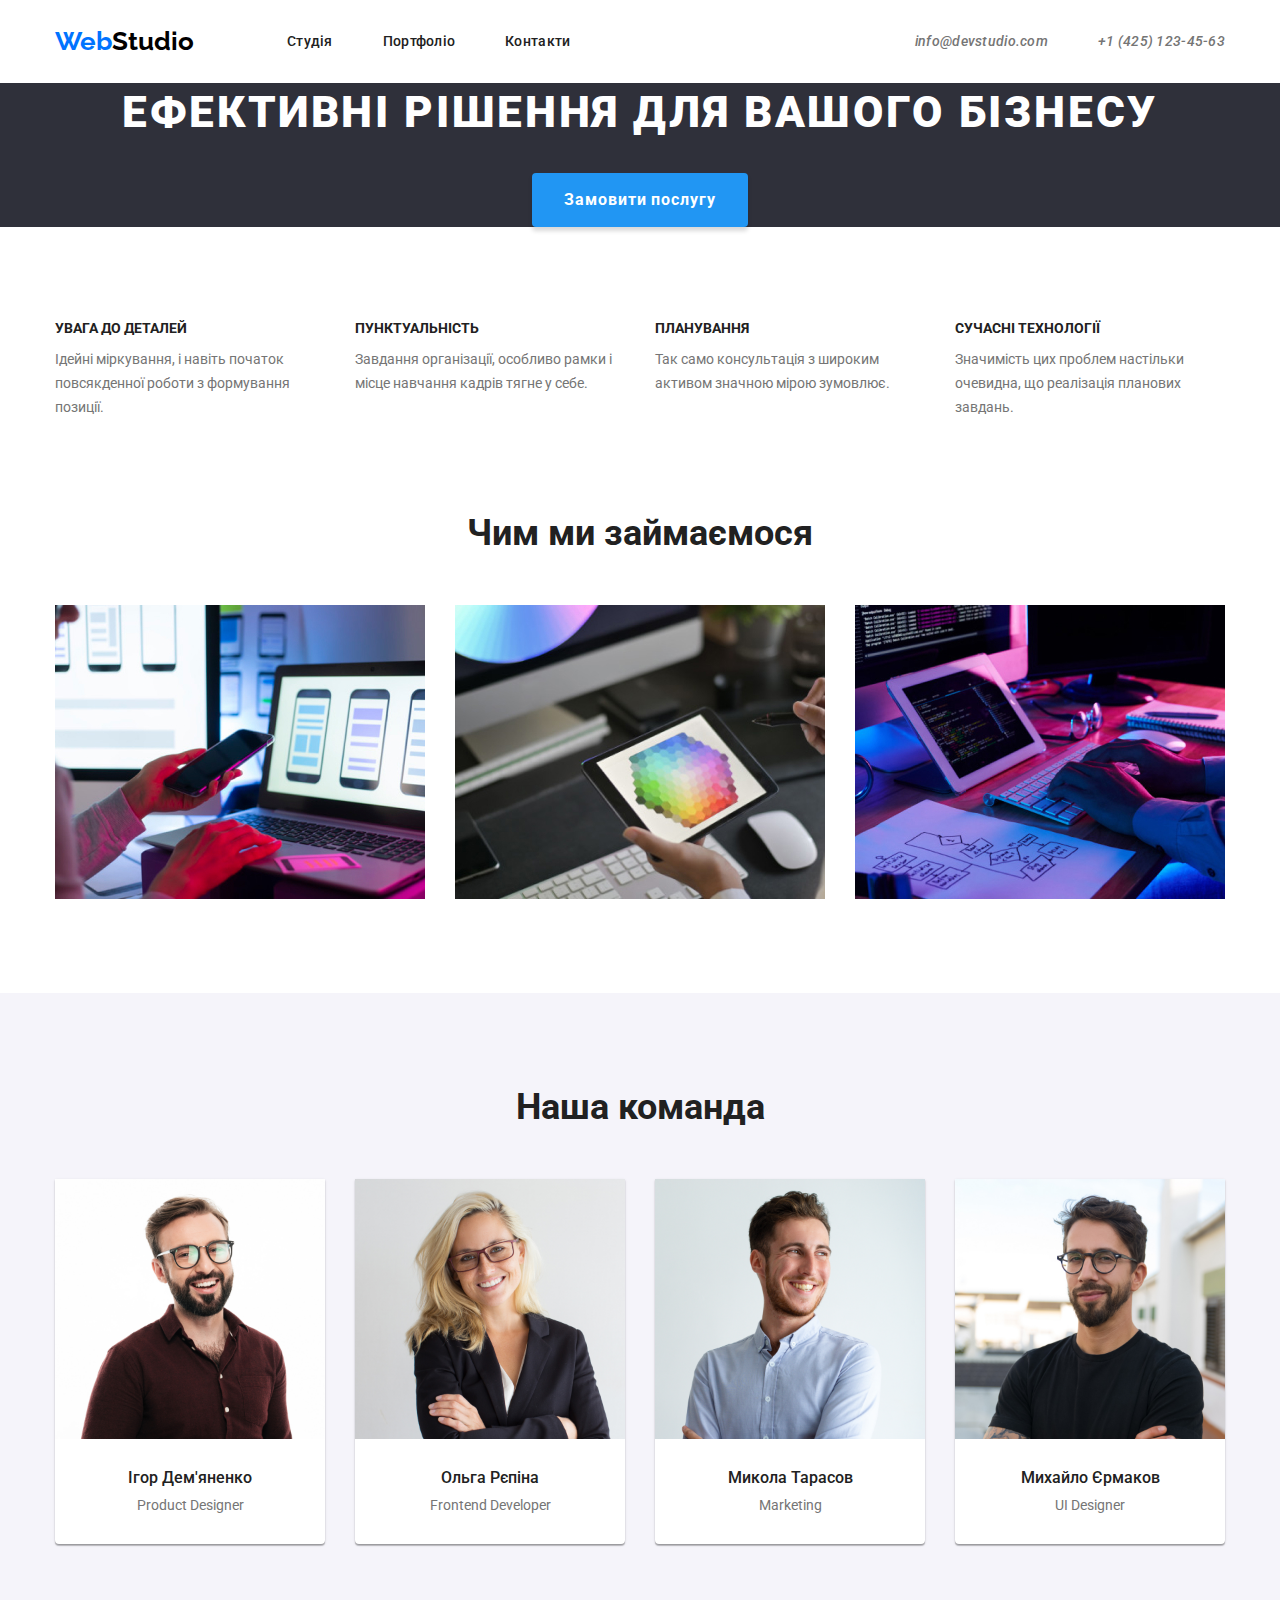
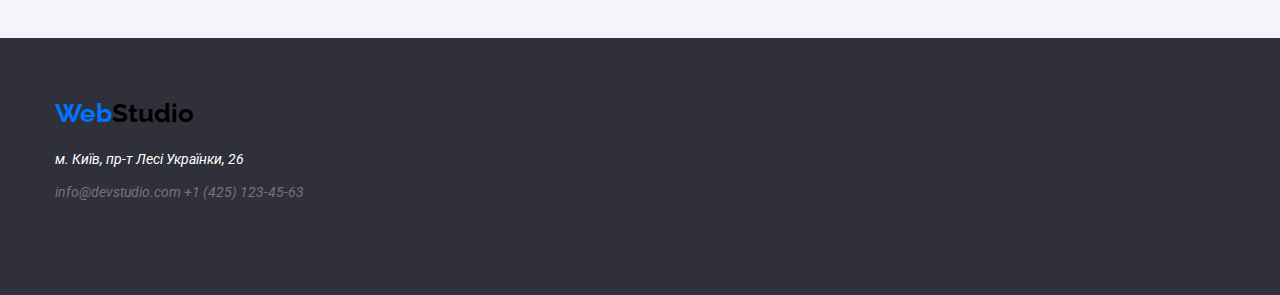
==== index.html @ 35550207 "Add files via upload" ====
<!DOCTYPE html>
<html lang="uk">

<head>
	<meta charset="UTF-8">
	<meta http-equiv="X-UA-Compatible" content="IE=edge">
	<meta name="viewport" content="width=device-width, initial-scale=1.0">
	<title>Document</title>
	<!-- Шрифти -->
	<link rel="preconnect" href="https://fonts.googleapis.com">
	<link rel="preconnect" href="https://fonts.gstatic.com" crossorigin>
	<link href="https://fonts.googleapis.com/css2?family=Raleway:wght@700&family=Roboto:wght@400;500;700;900&display=swap"
		rel="stylesheet">
	<!-- Стилі -->
	<link rel="stylesheet" href="./css/normalise.css">
	<link href="https://cdn.jsdelivr.net/npm/modern-normalize@2.0.0/modern-normalize.min.css" rel="stylesheet">
	<link rel="stylesheet" href="./css/styles.css">
</head>

<body>
	<div class="wrapper">
		<header class="header">
			<div class="container">
				<a href="" class="logo" title="Логотип"><span class="accent">Web</span>Studio</a>
				<nav class="header-menu">
					<ul class="header-list">
						<li class="header-item">
							<a href="" class="header-link" rel="noreferrer noopener">Студія</a>
						</li>
						<li class="header-item">
							<a href="./portfolio.html" class="header-link" rel="noreferrer noopener">Портфоліо</a>
						</li>
						<li class="header-item">
							<a href="" class="header-link" rel="noreferrer noopener">Контакти</a>
						</li>
					</ul>
				</nav>
				<address class="header-address">
					<a href="mailto:info@devstudio.com">info@devstudio.com</a>
					<a href="tel:+14251234563">+1 (425) 123-45-63</a>
				</address>
			</div>
		</header>
		<main class="page">
			<section class="hero">
				<div class="container">
					<h1 class="hero-title">Ефективні рішення для вашого бізнесу</h1>
					<a class="hero-btn" href="" target="_blank" rel="noreferrer noopener">Замовити послугу</a>
				</div>
			</section>
			<section class="features">
				<div class="container">
					<h2 class="page-title">Особливості</h2>
					<ul class="features-list">
						<li class="features-item">
							<h3 class="features-item-title">УВАГА ДО ДЕТАЛЕЙ</h3>
							<p>Ідейні міркування, і навіть початок повсякденної роботи з формування позиції.</p>
						</li>
						<li class="features-item">
							<h3 class="features-item-title">ПУНКТУАЛЬНІСТЬ</h3>
							<p>Завдання організації, особливо рамки і місце навчання кадрів тягне у себе.</p>
						</li>
						<li class="features-item">
							<h3 class="features-item-title">ПЛАНУВАННЯ</h3>
							<p>Так само консультація з широким активом значною мірою зумовлює.</p>
						</li>
						<li class="features-item">
							<h3 class="features-item-title">СУЧАСНІ ТЕХНОЛОГІЇ</h3>
							<p>Значимість цих проблем настільки очевидна, що реалізація планових завдань.</p>
						</li>
					</ul>
				</div>
			</section>
			<section class="box">
				<div class="container">
					<h2 class="page-title">Чим ми займаємося</h2>
					<ul class="box-list">
						<li class="box-item">
							<img src="./image/main/box/img-1.jpg" width="370" height="294" alt="Набирає тест на пк">
						</li>
						<li class="box-item">
							<img src="./image/main/box/img-2.jpg" width="370" height="294" alt="Працює з телефону">
						</li>
						<li class="box-item">
							<img src="./image/main/box/img-3.jpg" width="370" height="294" alt="Сідбір кольору на планшеті">
						</li>
					</ul>
				</div>
			</section>
			<section class="team">
				<div class="container">
					<h2 class="page-title">Наша команда</h2>
					<ul class="team-list">
						<li class="team-item">
							<div class="team-column">
								<img src="./image/main/team/img-01.jpg" width="270" height="260" alt="Ігор Дем'яненко">
								<h3 class="team-item-title">Ігор Дем'яненко</h3>
								<p>Product Designer</p>
							</div>
						</li>
						<li class="team-item">
							<div class="team-column">
								<img src="./image/main/team/img-02.jpg" width="270" height="260" alt="Ольга Рєпіна">
								<h3 class="team-item-title">Ольга Рєпіна</h3>
								<p>Frontend Developer</p>
							</div>
						</li>
						<li class="team-item">
							<div class="team-column">
								<img src="./image/main/team/img-03.jpg" width="270" height="260" alt="Микола Тарасов">
								<h3 class="team-item-title">Микола Тарасов</h3>
								<p>Marketing</p>
							</div>
						</li>
						<li class="team-item">
							<div class="team-column">
								<img src="./image/main/team/img-04.jpg" width="270" height="260" alt="Михайло Єрмаков">
								<h3 class="team-item-title">Михайло Єрмаков</h3>
								<p>UI Designer</p>
							</div>
						</li>
					</ul>
				</div>
			</section>
		</main>
		<footer class="footer">
			<div class="container">
				<a href="" class="logo" title="Логотип"><span class="accent">Web</span>Studio</a>
				<address class="footer-address">
					<p>м. Київ, пр-т Лесі Українки, 26</p>
					<a href="mailto:info@devstudio.com">info@devstudio.com</a>
					<a href="tel:+14251234563">+1 (425) 123-45-63</a>
				</address>
			</div>
		</footer>
	</div>
</body>

</html>
---- css/styles.css ----
html,body{
	height: 100%;
	width: 100%;
  font-family: 'Roboto', sans-serif;
  color: var(--most-of-color-text);
  font-size: 14px;
  background-color: var(--background-light);
}

.wrapper {
  display: flex;
  flex-direction: column;
  min-height: 100%;
}
/*Обнулення*/
h1,
h2,
h3,
h4,
h5,
h6,
ul,
p {
  padding: 0;
  margin: 0;
  font-size: inherit;
}

input,
button,
textarea {
  font-family: inherit;
}

input::-ms-clear {
  display: none;
}
button {
  cursor: pointer;
}
button::-moz-focus-inner {
  padding: 0;
  border: 0;
}
a,
a:visited {
  text-decoration: none;
}
a:hover {
  text-decoration: none;
}
ul li {
  list-style: none;
}
img {
  vertical-align: top;
}

/*--------------------*/

button {
  border: none;
}
/* --------------------------- */
ul {
  list-style-type: none;
}

/* Скритий елемент сторінки */
.features .page-title,
.category-title {
  position: absolute;
  width: 1px;
  height: 1px;
  margin: -1px;
  border: 0;
  padding: 0;
  white-space: nowrap;
  overflow: hidden;
}

a {
  text-decoration: none;
}
/* ----------Ширина-контенту---------------------- */
.container {
  margin: 0 auto;
  max-width: 1200px;
  padding: 0 15px;
}

/* ---------Колір лого------------- */
:root {
  --brend-color: #0073ff;
  --most-of-color-text: #757575;
  /* ---------колір-тексту-світлий--- */
  --header-color-light: #ffffff;
  --title-light: #ffffff;
  --logo-light: #ffffff;

  /* ---------колір-тексту-темний--- */
  --header-color-dark: #212121;
  --title-dark: #212121;
  --logo-dark: #000000;

  /* ---------колір-фону-світлий--- */
  --background-light: #ffffff;
  --background-team-light: #f5f4fa;
  /* ---------колір-фону-темний--- */
  --background-dark: ;
  --background-team-dark: #2f303a;
}

/* -------------page-title------------------------- */

.page-title {
  font-size: 36px;
  line-height: calc(42 / 36 * 100%);
  color: var(--title-dark);
  text-align: center;
  margin: 0 0 50px 0;
}
/* ------------------------------------------- */
.header {
  background-color: var(--header-color-light);
}

.header > .container {
  display: flex;
  align-items: center;

  min-height: 83px;
}
.logo {
  display: inline-block;
  font-family: 'Raleway', sans-serif;
  font-weight: 700;
  font-size: 26px;
  line-height: calc(31 / 26 * 100%);
  text-decoration: none;
  color: var(--logo-dark);
}
.logo > .accent {
  color: var(--brend-color);
}
.header-menu {
  margin-left: 93px;
  margin-top: 10px;
  margin-bottom: 10px;
}
.header-list {
  display: flex;
  flex-wrap: wrap;
  gap: 50px;
  row-gap: 20px;
}
.header-item {
}
.header-link {
  padding: 10px 0;
  font-weight: 500;
  line-height: calc(16 / 14 * 100%);
  letter-spacing: 0.02em;
  color: var(--header-color-dark);
}

.header-link:hover,
.header-link:focus {
  color: var(--brend-color);
}
.header-address {
  padding: 0 0 0 20px;
  display: flex;
  flex-wrap: wrap;
  column-gap: 50px;
  row-gap: 25px;
  margin-left: auto;
  margin-top: 10px;
  margin-bottom: 10px;
}

.header-address a {
  font-weight: 500;
  line-height: calc(16 / 14 * 100%);
  letter-spacing: 0.02em;
  color: inherit;
}
.header-address a:hover,
.header-address a:focus {
  color: var(--brend-color);
}
/* ---------------------------- */
.page {
  flex-grow: 1;
}

/* ------------hero---------------- */
.hero {
  background-color: #2f303a;
  text-align: center;
}
.hero-title {
  font-weight: 900;
  font-size: 44px;
  line-height: calc(60 / 44 * 100%);
  text-align: center;
  letter-spacing: 0.06em;
  text-transform: uppercase;
  color: var(--title-light);
  margin: 0 0 30px 0;
}
.hero-btn {
  display: inline-block;
  font-weight: 700;
  font-size: 16px;
  line-height: calc(30 / 14 * 100%);
  text-align: center;
  letter-spacing: 0.06em;
  color: #ffffff;
  padding: 10px 32px;
  min-height: 50px;
  min-width: 216px;
  background-color: #2196f3;
  box-shadow: 0px 4px 4px rgba(0, 0, 0, 0.15);
  border-radius: 4px;
}
.hero-btn:hover {
  background-color: #188ce8;
}

/* ---------------------------- */
.features {
  padding: 94px 0;
}
.features-list {
  display: flex;
  margin: 0 -15px;
  flex-wrap: wrap;
  row-gap: 50px;
}
.features-item {
  padding: 0 15px;
  flex: 0 1 25%;
}
.features-item-title {
  font-weight: 700;
  line-height: calc(16 / 14 * 100%);
  text-transform: uppercase;
  color: var(--title-dark);
  margin-bottom: 10px;
}
.features-item > p {
  font-weight: 400;
  line-height: 24px;
}

/* -------------box--------------- */
.box {
  padding: 0 0 94px 0;
}
.box-list {
  display: flex;
  margin: 0 -15px;
  flex-wrap: wrap;
  justify-content: center;
  row-gap: 30px;
}
.box-item {
  padding: 0 15px;
}
/* ------------team---------------- */
.team {
  background-color: var(--background-team-light);
  padding: 94px 0;
}
.team-list {
  display: flex;
  margin: 0 -15px;
  flex-wrap: wrap;
  justify-content: center;
  row-gap: 30px;
}
.team-item {
  padding: 0 15px;
}

.team-column {
  background-color: var(--background-light);
  border-radius: 0px 0px 4px 4px;
  box-shadow: 0px 2px 1px 0px rgba(0, 0, 0, 0.2),
    0px 1px 1px 0px rgba(0, 0, 0, 0.14), 0px 1px 3px 0px rgba(0, 0, 0, 0.12);
  padding: 0 0 30px;
    text-align: center;
}
.team-item-title {
  font-weight: 500;
  font-size: 16px;
  line-height: calc(19 / 16 * 100%);
  color: var(--title-dark);
  margin: 30px 0 10px 0;

}
.team-item > p {
  font-weight: 400;
  font-size: 16px;
  line-height: calc(19 / 16 * 100%);
}

/* --------------------Portfolio--------------------------------------------- */
.category {
  padding: 94px 0;
}
.category-title {
}
.category-btn {
  margin: 0 0 50px 0;
}
.btn-list {
  display: flex;
  justify-content: center;
  gap: 8px;
  row-gap: 8px;
  flex-wrap: wrap;
}
.btn-item {
}
.btn {
  display: inline-block;
  font-weight: 500;
  font-size: 16px;
  line-height: calc(26 / 16 * 100%);
  letter-spacing: 0.03em;
  color: #212121;
  background-color: #f5f4fa;
  border-radius: 4px;
  padding: 6px 22px;
  min-width: 73px;
}

.btn:active,
.btn:focus {
  color: #ffffff;
  background-color: #2196f3;
  box-shadow: 0px 3px 1px rgba(0, 0, 0, 0.1), 0px 1px 2px rgba(0, 0, 0, 0.08),
    0px 2px 2px rgba(0, 0, 0, 0.12);
}
/* ----------------------- */
.category-columns {
  display: flex;
  margin: 0 -15px;
  row-gap: 30px;
  flex-wrap: wrap;
  justify-content: center;
}
.category-column {
}
.column {
  padding: 0 15px;
  flex: 0 1 33.33333333%;
  min-width: 370px;
  display: flex;
}

.column-link {
  display: block;
  border: 1px solid #EEE;
  background-color: var(--background-light);
}
.column-image {
  max-width: 100%;
}
.column-text {
  padding: 20px 24px;
}
.column-title {
  font-weight: 700;
  font-size: 18px;
  line-height: calc(36 / 18 * 100%);
  letter-spacing: 0.06em;
  color: var(--header-color-dark);
}
.column-subtitle {
  font-size: 16px;
  line-height: calc(30 / 16 * 100%);
  color: var(--most-of-color-text);
}

/* ---------------------------- */
.footer {
  background-color: #2f303a;
  padding: 60px 0 90px 0;
}
.footer .logo {
  margin: 0 0 20px 0;
}

.footer-address > p {
  font-weight: 400;
  line-height: calc(24 / 14 * 100%);
  color: #ffffff;
  margin: 0 0 9px 0;
}
.footer-address > a {
  font-weight: 400;
  color: inherit;
  line-height: calc(24 / 14 * 100%);
}

.test-list {
  background-color: lightsalmon;
  max-width: 1200px;
  height: 700px;
  align-items: center;
  margin: 20px;
  outline: 5px solid rgb(177, 93, 72);
  padding: 80px 0;
  display: flex;
  flex-wrap: wrap;
}

.test-link {
  background-color: lightseagreen;
  width: 150px;
  height: 150px;
  outline: 2px solid lightblue;
  display: flex;
  align-items: center;
  justify-content: center;
  font-size: 36px;
  color: chartreuse;
}
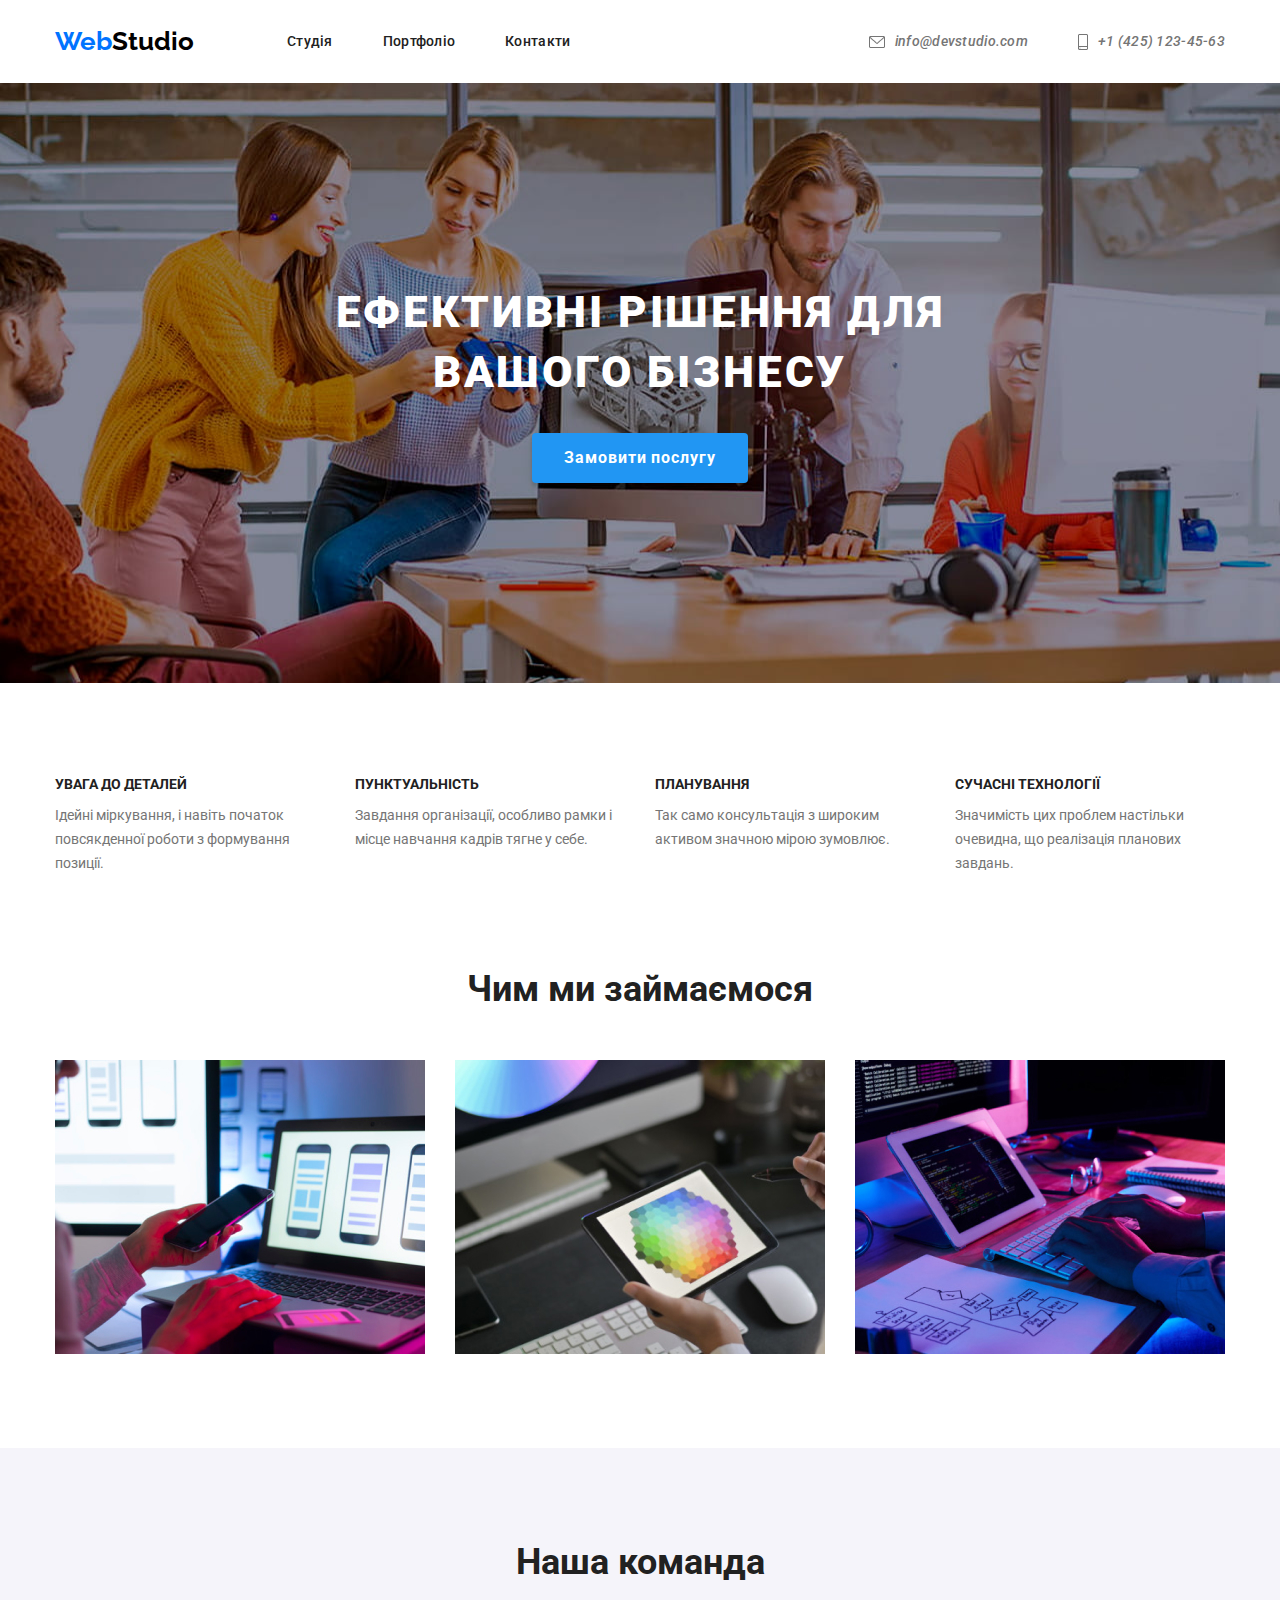
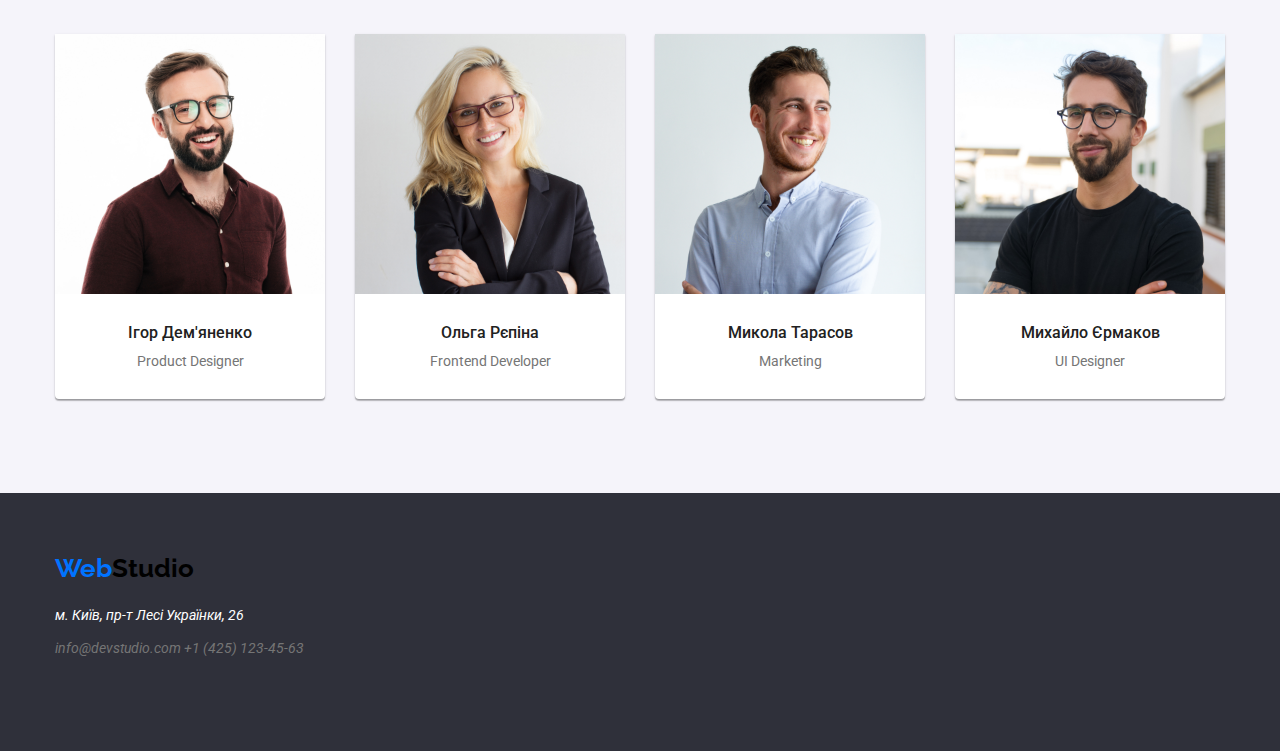
==== commit 297070af: "Добавив фонове зображення на hero і декоративні елементи на header в тег address" ====
--- a/index.html
+++ b/index.html
@@ -5,7 +5,7 @@
 	<meta charset="UTF-8">
 	<meta http-equiv="X-UA-Compatible" content="IE=edge">
 	<meta name="viewport" content="width=device-width, initial-scale=1.0">
-	<title>Document</title>
+	<title>goIT-home-work-04</title>
 	<!-- Шрифти -->
 	<link rel="preconnect" href="https://fonts.googleapis.com">
 	<link rel="preconnect" href="https://fonts.gstatic.com" crossorigin>
--- a/css/styles.css
+++ b/css/styles.css
@@ -184,11 +184,29 @@
   line-height: calc(16 / 14 * 100%);
   letter-spacing: 0.02em;
   color: inherit;
+  display: flex;
+  align-items: center;
 }
 .header-address a:hover,
 .header-address a:focus {
   color: var(--brend-color);
 }
+
+.header-address a::before {
+  content: "";
+  display: inline-block;
+  margin-right: 10px;
+}
+.header-address a:nth-child(1)::before {
+  background-image: url(../image/icon/header/envelope.png);
+  width: 16px;
+  height: 12px;
+} 
+.header-address a:nth-child(2)::before {
+  background-image: url(../image/icon/header/smartphone.png);
+  width: 10px;
+  height: 16px;
+} 
 /* ---------------------------- */
 .page {
   flex-grow: 1;
@@ -198,28 +216,40 @@
 .hero {
   background-color: #2f303a;
   text-align: center;
+  display: block;
+  background-image: url(../image/hero/hero.jpg);
+  background-size: cover;
+  background-position: top;
+  background-repeat: no-repeat;
+}
+
+.hero .container {
+  padding: 200px 0;
+  display: flex;
+  flex-direction: column;
+  align-items: center;
 }
 .hero-title {
   font-weight: 900;
   font-size: 44px;
   line-height: calc(60 / 44 * 100%);
-  text-align: center;
   letter-spacing: 0.06em;
   text-transform: uppercase;
   color: var(--title-light);
   margin: 0 0 30px 0;
+  max-width: 696px;
 }
 .hero-btn {
-  display: inline-block;
+  display: flex;
+  min-height: 50px;
+  padding: 0 32px;
+  align-items: center;
+  justify-content: center;
   font-weight: 700;
   font-size: 16px;
   line-height: calc(30 / 14 * 100%);
-  text-align: center;
   letter-spacing: 0.06em;
   color: #ffffff;
-  padding: 10px 32px;
-  min-height: 50px;
-  min-width: 216px;
   background-color: #2196f3;
   box-shadow: 0px 4px 4px rgba(0, 0, 0, 0.15);
   border-radius: 4px;
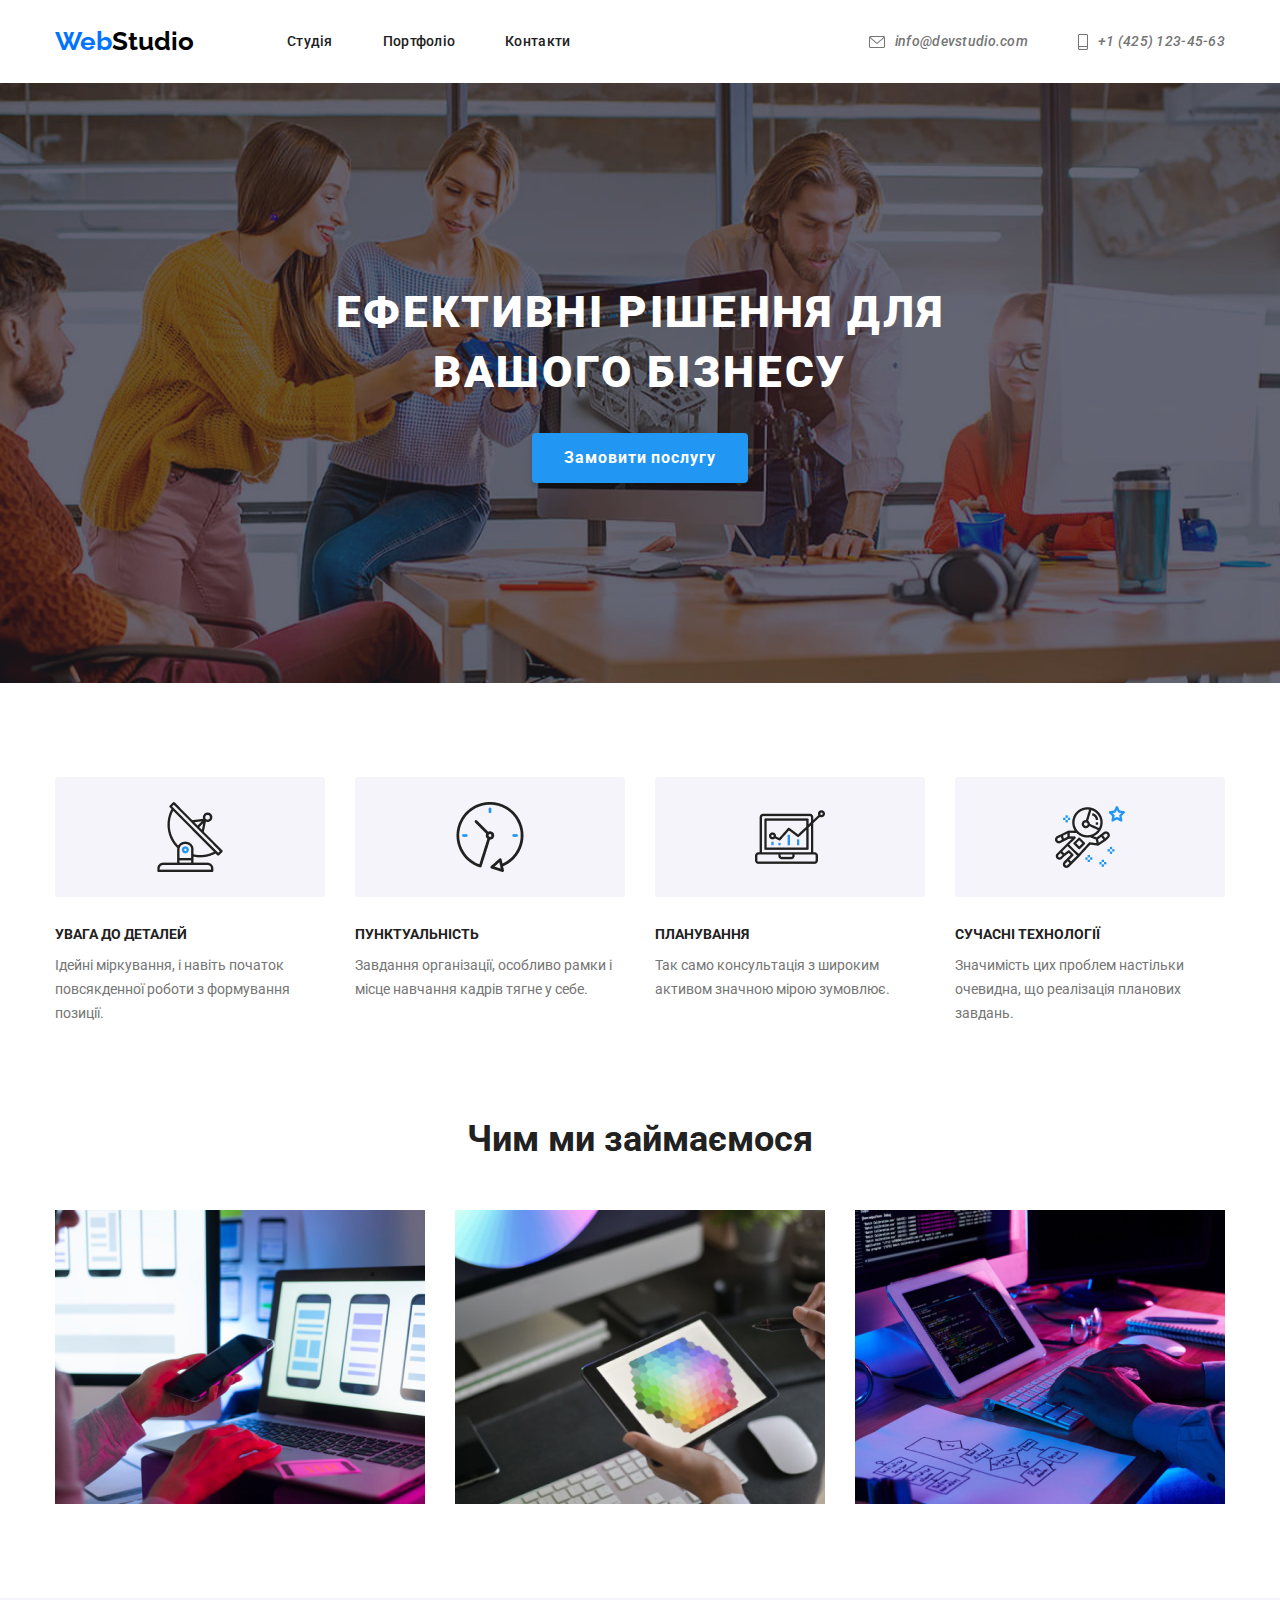
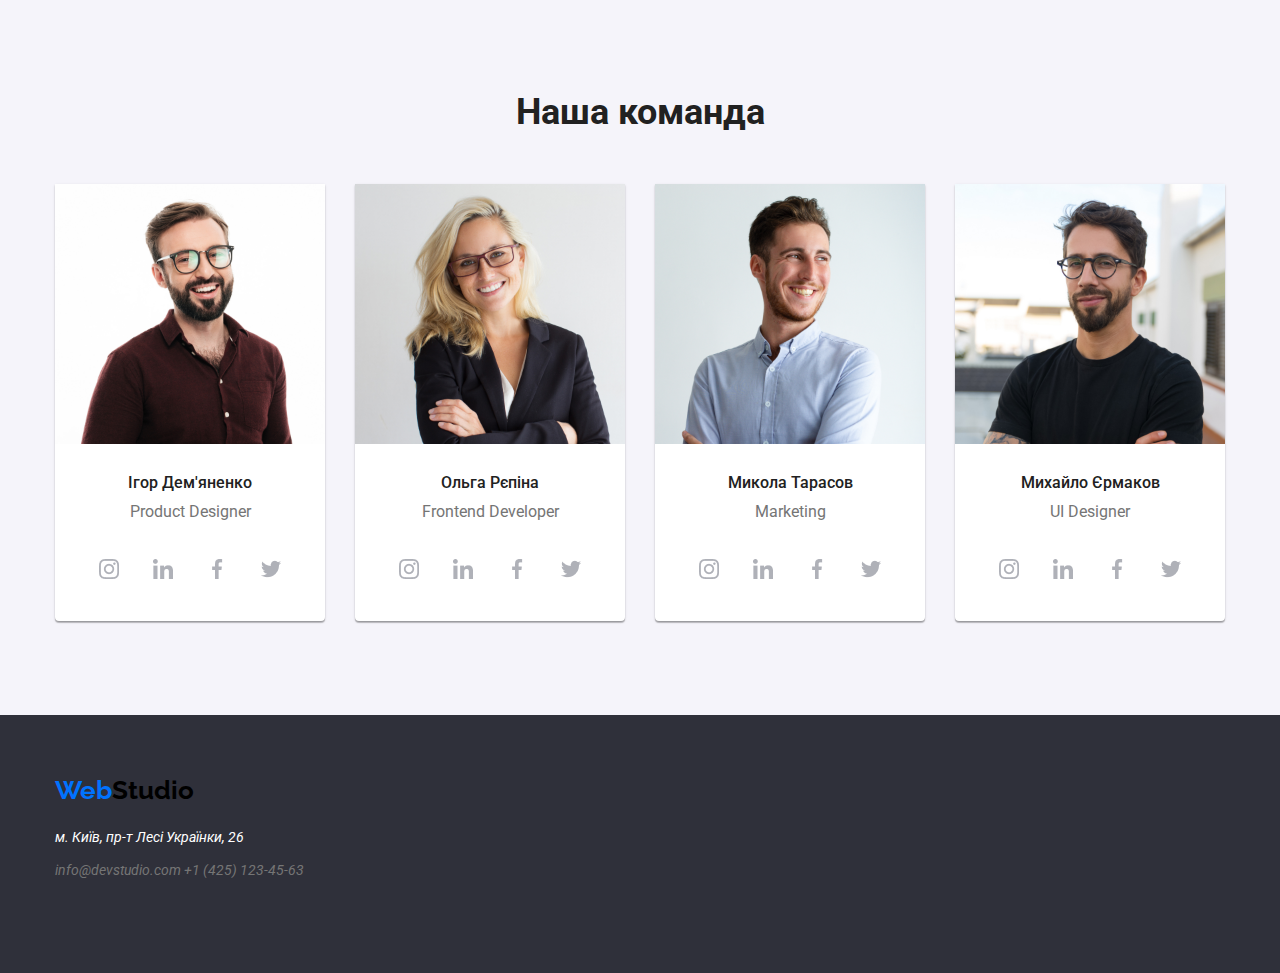
==== commit 2b80ba2d: "Добавив фонові елементи в section team" ====
--- a/index.html
+++ b/index.html
@@ -93,30 +93,58 @@
 					<ul class="team-list">
 						<li class="team-item">
 							<div class="team-column">
-								<img src="./image/main/team/img-01.jpg" width="270" height="260" alt="Ігор Дем'яненко">
-								<h3 class="team-item-title">Ігор Дем'яненко</h3>
+								<img class="team-image" src="./image/main/team/img-01.jpg" width="270" height="260"
+									alt="Ігор Дем'яненко">
+								<h3 class="team-title">Ігор Дем'яненко</h3>
 								<p>Product Designer</p>
+								<ul class="team-list-social social-list">
+									<li class="social-item"><a class="social-link" href=""></a></li>
+									<li class="social-item"><a class="social-link" href=""></a></li>
+									<li class="social-item"><a class="social-link" href=""></a></li>
+									<li class="social-item"><a class="social-link" href=""></a></li>
+								</ul>
 							</div>
 						</li>
 						<li class="team-item">
 							<div class="team-column">
-								<img src="./image/main/team/img-02.jpg" width="270" height="260" alt="Ольга Рєпіна">
-								<h3 class="team-item-title">Ольга Рєпіна</h3>
+								<img class="team-image" src="./image/main/team/img-02.jpg" width="270" height="260"
+									alt="Ольга Рєпіна">
+								<h3 class="team-title">Ольга Рєпіна</h3>
 								<p>Frontend Developer</p>
+								<ul class="team-list-social social-list">
+									<li class="social-item"><a class="social-link" href=""></a></li>
+									<li class="social-item"><a class="social-link" href=""></a></li>
+									<li class="social-item"><a class="social-link" href=""></a></li>
+									<li class="social-item"><a class="social-link" href=""></a></li>
+								</ul>
 							</div>
 						</li>
 						<li class="team-item">
 							<div class="team-column">
-								<img src="./image/main/team/img-03.jpg" width="270" height="260" alt="Микола Тарасов">
-								<h3 class="team-item-title">Микола Тарасов</h3>
+								<img class="team-image" src="./image/main/team/img-03.jpg" width="270" height="260"
+									alt="Микола Тарасов">
+								<h3 class="team-title">Микола Тарасов</h3>
 								<p>Marketing</p>
+								<ul class="team-list-social social-list">
+									<li class="social-item"><a class="social-link" href=""></a></li>
+									<li class="social-item"><a class="social-link" href=""></a></li>
+									<li class="social-item"><a class="social-link" href=""></a></li>
+									<li class="social-item"><a class="social-link" href=""></a></li>
+								</ul>
 							</div>
 						</li>
 						<li class="team-item">
 							<div class="team-column">
-								<img src="./image/main/team/img-04.jpg" width="270" height="260" alt="Михайло Єрмаков">
-								<h3 class="team-item-title">Михайло Єрмаков</h3>
+								<img class="team-image" src="./image/main/team/img-04.jpg" width="270" height="260"
+									alt="Михайло Єрмаков">
+								<h3 class="team-title">Михайло Єрмаков</h3>
 								<p>UI Designer</p>
+								<ul class="team-list-social social-list">
+									<li class="social-item"><a class="social-link" href=""></a></li>
+									<li class="social-item"><a class="social-link" href=""></a></li>
+									<li class="social-item"><a class="social-link" href=""></a></li>
+									<li class="social-item"><a class="social-link" href=""></a></li>
+								</ul>
 							</div>
 						</li>
 					</ul>
--- a/css/styles.css
+++ b/css/styles.css
@@ -1,6 +1,7 @@
-html,body{
-	height: 100%;
-	width: 100%;
+html,
+body {
+  height: 100%;
+  width: 100%;
   font-family: 'Roboto', sans-serif;
   color: var(--most-of-color-text);
   font-size: 14px;
@@ -193,7 +194,7 @@
 }
 
 .header-address a::before {
-  content: "";
+  content: '';
   display: inline-block;
   margin-right: 10px;
 }
@@ -201,12 +202,12 @@
   background-image: url(../image/icon/header/envelope.png);
   width: 16px;
   height: 12px;
-} 
+}
 .header-address a:nth-child(2)::before {
   background-image: url(../image/icon/header/smartphone.png);
   width: 10px;
   height: 16px;
-} 
+}
 /* ---------------------------- */
 .page {
   flex-grow: 1;
@@ -217,7 +218,8 @@
   background-color: #2f303a;
   text-align: center;
   display: block;
-  background-image: url(../image/hero/hero.jpg);
+  background-image: url(../image/hero/Img\ Overlay.png),
+    url(../image/hero/Img.jpg);
   background-size: cover;
   background-position: top;
   background-repeat: no-repeat;
@@ -268,10 +270,35 @@
   flex-wrap: wrap;
   row-gap: 50px;
 }
+
 .features-item {
   padding: 0 15px;
   flex: 0 1 25%;
 }
+.features-item::before {
+  content: '';
+  display: block;
+  border-radius: 4px;
+  background-color: #f5f4fa;
+  background-repeat: no-repeat;
+  background-position: 50%;
+  background-size: 70px 70px;
+  height: 120px;
+  margin-bottom: 30px;
+}
+.features-item:nth-child(1)::before {
+  background-image: url(../image/main/features/antenna\ 1.png);
+}
+.features-item:nth-child(2)::before {
+  background-image: url(../image/main/features/clock\ 1.png);
+}
+.features-item:nth-child(3)::before {
+  background-image: url(../image/main/features/diagram\ 1.png);
+}
+.features-item:nth-child(4)::before {
+  background-image: url(../image/main/features/astronaut\ 1.png);
+}
+
 .features-item-title {
   font-weight: 700;
   line-height: calc(16 / 14 * 100%);
@@ -313,28 +340,78 @@
 .team-item {
   padding: 0 15px;
 }
-
 .team-column {
   background-color: var(--background-light);
   border-radius: 0px 0px 4px 4px;
   box-shadow: 0px 2px 1px 0px rgba(0, 0, 0, 0.2),
     0px 1px 1px 0px rgba(0, 0, 0, 0.14), 0px 1px 3px 0px rgba(0, 0, 0, 0.12);
   padding: 0 0 30px;
-    text-align: center;
-}
-.team-item-title {
+  text-align: center;
+}
+.team-image {
+  display: block;
+  height: 260px;
+  background-color: #757575;
+}
+.team-title {
   font-weight: 500;
   font-size: 16px;
   line-height: calc(19 / 16 * 100%);
   color: var(--title-dark);
   margin: 30px 0 10px 0;
-
-}
-.team-item > p {
+}
+
+.team-column > p {
   font-weight: 400;
   font-size: 16px;
   line-height: calc(19 / 16 * 100%);
 }
+.team-column > p:not(:last-child) {
+  margin-bottom: 25px;
+}
+
+
+.team-list-social {
+}
+.social-list {
+  display: flex;
+  gap: 10px;
+  justify-content: center;
+  align-items: center;
+}
+.social-item {
+  width: 44px;
+  height: 44px;
+  border-radius: 50%;
+  background-repeat: no-repeat;
+  background-position: center;
+}
+.social-item:hover,
+.social-item:focus {
+  background-color: #2196F3;
+}
+.social-link {
+  display: block;
+  width: 100%;
+  height: 100%;
+  border-radius: 50%;
+
+}
+.social-item:nth-child(1) {
+  background-image: url(../image/main/team/icon-team/instagram\ 2.png);
+}
+.social-item:nth-child(2) {
+  background-image: url(../image/main/team//icon-team/linkedin\ 1.png);
+}
+.social-item:nth-child(3) {
+  background-image: url(../image/main/team/icon-team/facebook\ 1.png);
+}
+.social-item:nth-child(4) {
+  background-image: url(../image/main/team/icon-team/twitter\ 1.png);
+}
+
+
+
 
 /* --------------------Portfolio--------------------------------------------- */
 .category {
@@ -393,7 +470,7 @@
 
 .column-link {
   display: block;
-  border: 1px solid #EEE;
+  border: 1px solid #eee;
   background-color: var(--background-light);
 }
 .column-image {
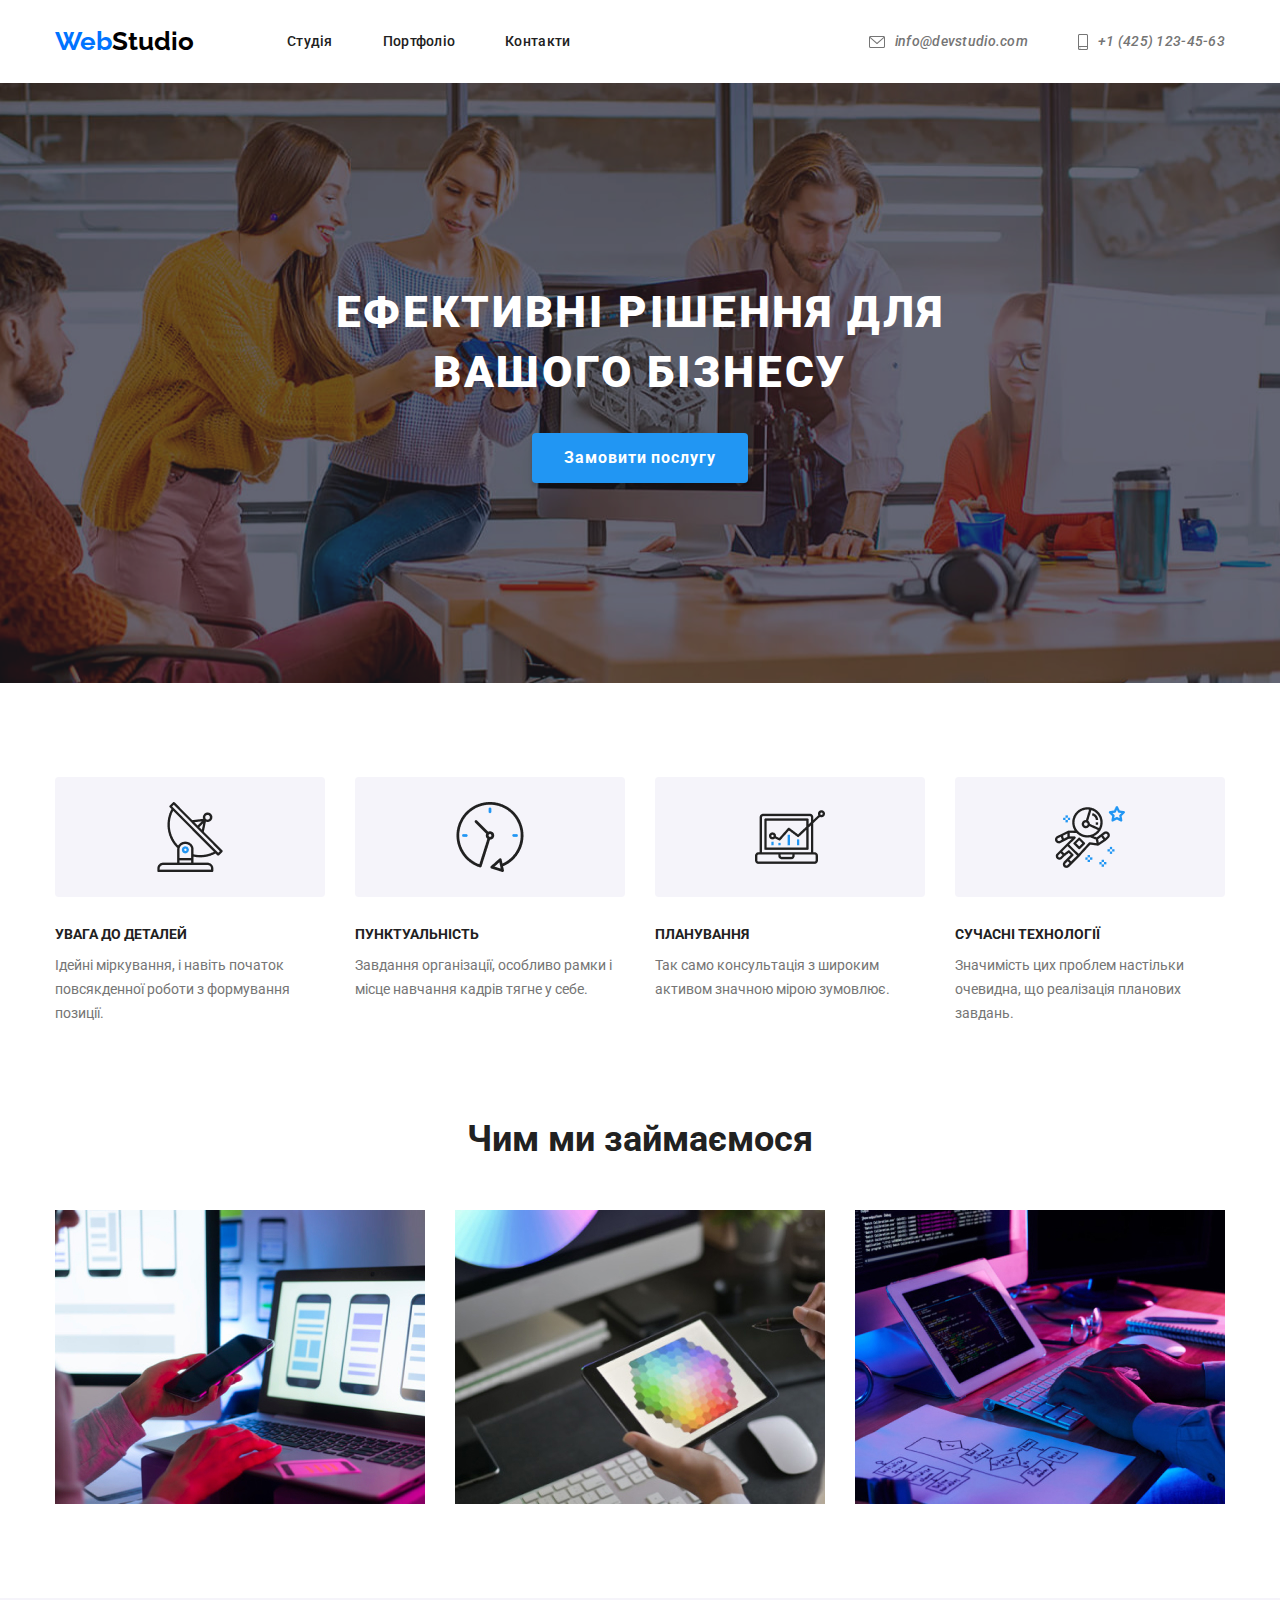
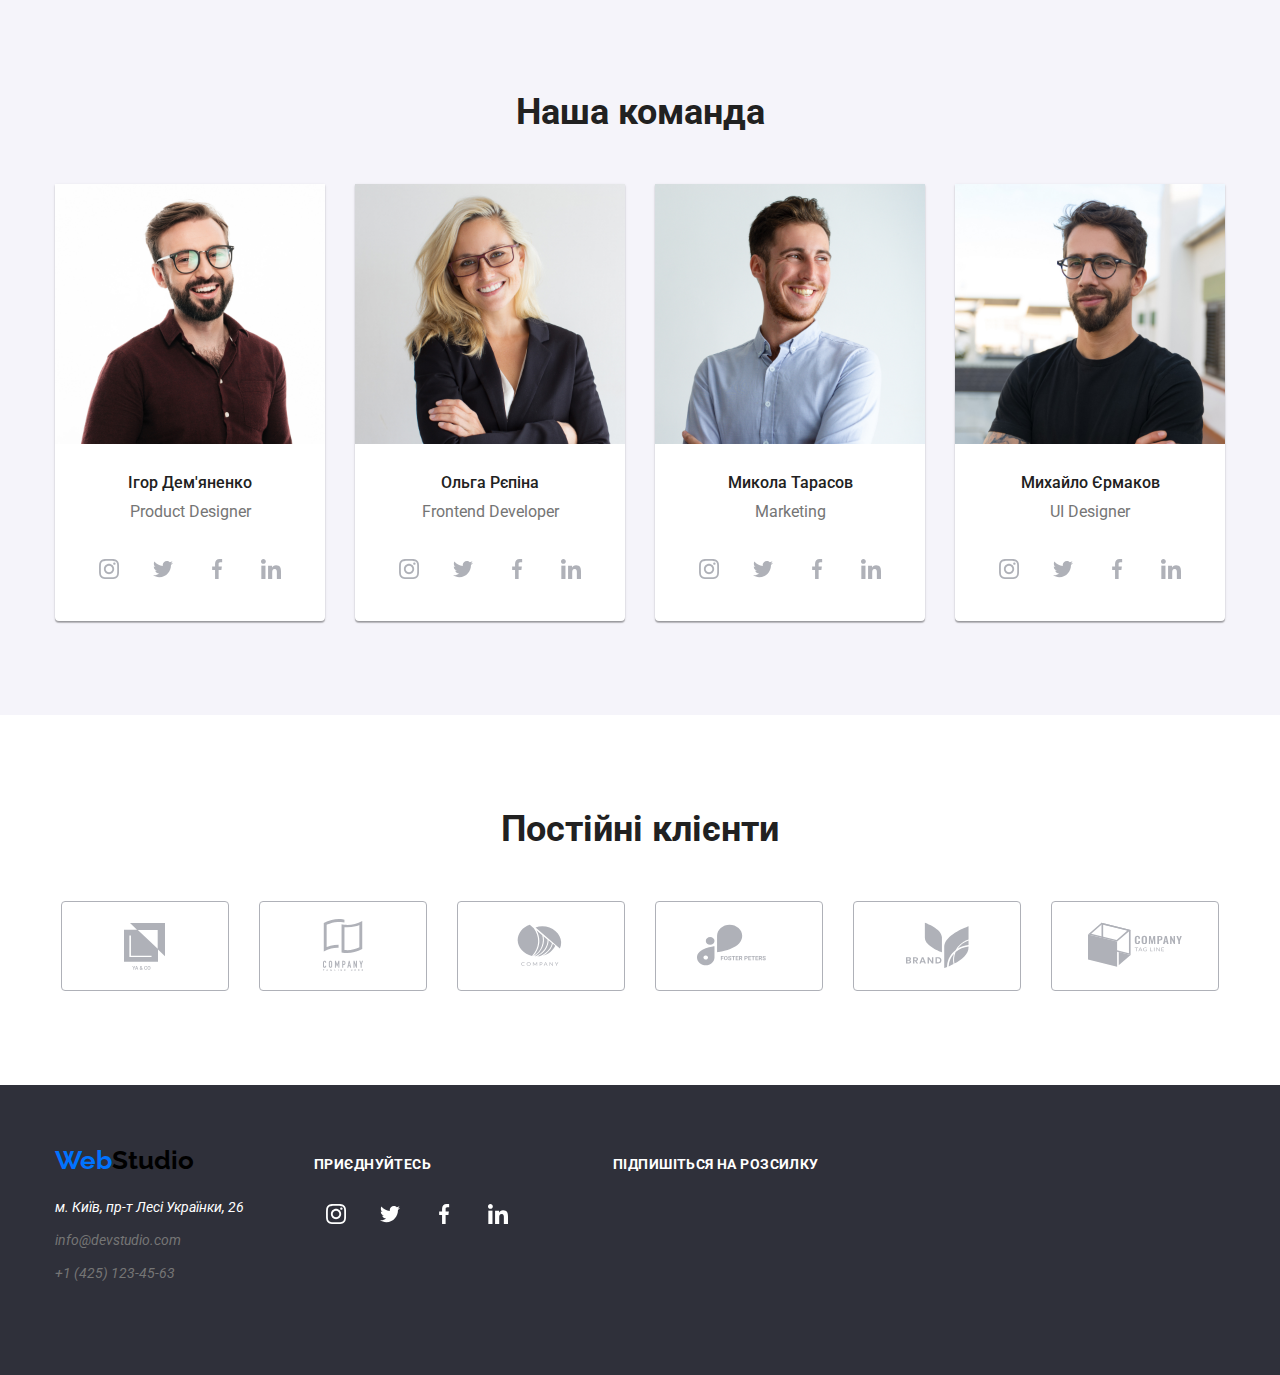
==== commit 0565292d: "Добавив інлайн svg(тест іконок)" ====
--- a/index.html
+++ b/index.html
@@ -21,7 +21,7 @@
 	<div class="wrapper">
 		<header class="header">
 			<div class="container">
-				<a href="" class="logo" title="Логотип"><span class="accent">Web</span>Studio</a>
+				<a href="" class="logo" title="Логотип" rel="noreferrer noopener"><span class="accent">Web</span>Studio</a>
 				<nav class="header-menu">
 					<ul class="header-list">
 						<li class="header-item">
@@ -36,8 +36,24 @@
 					</ul>
 				</nav>
 				<address class="header-address">
-					<a href="mailto:info@devstudio.com">info@devstudio.com</a>
-					<a href="tel:+14251234563">+1 (425) 123-45-63</a>
+					<a class="address-link" href="mailto:info@devstudio.com" rel="noreferrer noopener">
+						<svg class="address-svg" xmlns="http://www.w3.org/2000/svg" width="16" height="12" viewBox="0 0 16 12"
+							fill="none">
+							<path
+								d="M14.5 0H1.50001C0.672854 0 0 0.672853 0 1.50001V10.5C0 11.3271 0.672854 12 1.50001 12H14.5C15.3271 12 16 11.3271 16 10.5V1.50001C16 0.672853 15.3271 0 14.5 0ZM14.5 0.999994C14.5679 0.999994 14.6325 1.01409 14.6916 1.0387L8 6.83838L1.30833 1.0387C1.36742 1.01412 1.43204 0.999994 1.49998 0.999994H14.5ZM14.5 11H1.50001C1.22414 11 0.999996 10.7759 0.999996 10.5V2.09521L7.67236 7.87792C7.76661 7.95944 7.8833 7.99999 8 7.99999C8.1167 7.99999 8.23339 7.95948 8.32764 7.87792L15 2.09521V10.5C15 10.7759 14.7759 11 14.5 11Z" />
+						</svg>
+						info@devstudio.com
+					</a>
+					<a class="address-link" href="tel:+14251234563" rel="noreferrer noopener">
+						<svg class="address-svg" xmlns="http://www.w3.org/2000/svg" width="10" height="16" viewBox="0 0 10 16"
+							fill="none">
+							<path
+								d="M8.5 0H1.5C0.672848 0 0 0.672848 0 1.5V14.5C0 15.3272 0.672848 16 1.5 16H8.5C9.32715 16 10 15.3272 10 14.5V1.5C10 0.672848 9.32715 0 8.5 0ZM1.5 1H8.5C8.77588 1 9 1.22412 9 1.5V12H1V1.5C1 1.22412 1.22412 1 1.5 1ZM8.5 15H1.5C1.22412 15 1 14.7759 1 14.5V13H9V14.5C9 14.7759 8.77588 15 8.5 15Z" />
+							<path
+								d="M2.35355 13.7389C2.54882 13.9213 2.54882 14.2169 2.35355 14.3992C2.15828 14.5816 1.84172 14.5816 1.64645 14.3992C1.45118 14.2169 1.45118 13.9213 1.64645 13.7389C1.84172 13.5566 2.15828 13.5566 2.35355 13.7389Z" />
+						</svg>
+						+1 (425) 123-45-63
+					</a>
 				</address>
 			</div>
 		</header>
@@ -98,24 +114,157 @@
 								<h3 class="team-title">Ігор Дем'яненко</h3>
 								<p>Product Designer</p>
 								<ul class="team-list-social social-list">
-									<li class="social-item"><a class="social-link" href=""></a></li>
-									<li class="social-item"><a class="social-link" href=""></a></li>
-									<li class="social-item"><a class="social-link" href=""></a></li>
-									<li class="social-item"><a class="social-link" href=""></a></li>
+									<li class="social-item">
+										<a class="social-link" href="" rel="noreferrer noopener">
+											<svg class="social-svg" xmlns="http://www.w3.org/2000/svg" width="20" height="20"
+												viewBox="0 0 20 20" fill="none">
+												<g clip-path="url(#clip0_1_664)">
+													<path
+														d="M19.9804 5.88005C19.9336 4.81738 19.7617 4.0868 19.5156 3.45374C19.2616 2.78176 18.8709 2.18014 18.359 1.68002C17.8589 1.1721 17.2533 0.777435 16.5891 0.527447C15.9524 0.281274 15.2256 0.109427 14.163 0.0625732C13.0924 0.0117516 12.7525 0 10.0371 0C7.32173 0 6.98185 0.0117516 5.91521 0.0586052C4.85253 0.105459 4.12195 0.277459 3.48904 0.523479C2.81692 0.777435 2.2153 1.16814 1.71517 1.68002C1.20726 2.18014 0.812743 2.78573 0.562603 3.44992C0.31643 4.0868 0.144583 4.81341 0.0977294 5.87609C0.0469078 6.9467 0.0351562 7.28658 0.0351562 10.002C0.0351562 12.7173 0.0469078 13.0572 0.0937614 14.1239C0.140615 15.1865 0.312615 15.9171 0.558787 16.5502C0.812743 17.2221 1.20726 17.8238 1.71517 18.3239C2.2153 18.8318 2.82088 19.2265 3.48508 19.4765C4.12195 19.7226 4.84856 19.8945 5.91139 19.9413C6.97788 19.9883 7.31791 19.9999 10.0333 19.9999C12.7487 19.9999 13.0885 19.9883 14.1552 19.9413C15.2179 19.8945 15.9484 19.7226 16.5813 19.4765C17.9254 18.9568 18.9881 17.8941 19.5078 16.5502C19.7538 15.9133 19.9258 15.1865 19.9727 14.1239C20.0195 13.0572 20.0313 12.7173 20.0313 10.002C20.0313 7.28658 20.0273 6.9467 19.9804 5.88005ZM18.1794 14.0457C18.1364 15.0225 17.9723 15.5499 17.8356 15.9015C17.4995 16.7728 16.808 17.4643 15.9367 17.8004C15.5851 17.9372 15.0538 18.1012 14.0809 18.1441C13.026 18.1911 12.7096 18.2027 10.0411 18.2027C7.37255 18.2027 7.05221 18.1911 6.00113 18.1441C5.02438 18.1012 4.49693 17.9372 4.1453 17.8004C3.71171 17.6402 3.31704 17.3862 2.9967 17.0541C2.6646 16.7298 2.41065 16.3391 2.2504 15.9055C2.11365 15.5539 1.94959 15.0225 1.90671 14.0497C1.8597 12.9948 1.8481 12.6783 1.8481 10.0097C1.8481 7.34122 1.8597 7.02087 1.90671 5.96995C1.94959 4.99319 2.11365 4.46575 2.2504 4.11412C2.41065 3.68038 2.6646 3.28586 3.00067 2.96536C3.32483 2.63327 3.71553 2.37931 4.14927 2.21921C4.5009 2.08247 5.03231 1.9184 6.0051 1.87537C7.05999 1.82851 7.37652 1.81676 10.0449 1.81676C12.7174 1.81676 13.0337 1.82851 14.0848 1.87537C15.0616 1.9184 15.589 2.08247 15.9407 2.21921C16.3742 2.37931 16.7689 2.63327 17.0893 2.96536C17.4213 3.28967 17.6753 3.68038 17.8356 4.11412C17.9723 4.46575 18.1364 4.99701 18.1794 5.96995C18.2263 7.02484 18.238 7.34122 18.238 10.0097C18.238 12.6783 18.2263 12.9908 18.1794 14.0457Z" />
+													<path
+														d="M10.0371 4.8642C7.20074 4.8642 4.89941 7.16537 4.89941 10.0019C4.89941 12.8385 7.20074 15.1396 10.0371 15.1396C12.8737 15.1396 15.1749 12.8385 15.1749 10.0019C15.1749 7.16537 12.8737 4.8642 10.0371 4.8642ZM10.0371 13.3346C8.19702 13.3346 6.70442 11.8422 6.70442 10.0019C6.70442 8.16165 8.19702 6.66921 10.0371 6.66921C11.8774 6.66921 13.3698 8.16165 13.3698 10.0019C13.3698 11.8422 11.8774 13.3346 10.0371 13.3346Z" />
+													<path
+														d="M16.5775 4.6611C16.5775 5.32346 16.0404 5.86052 15.3779 5.86052C14.7155 5.86052 14.1785 5.32346 14.1785 4.6611C14.1785 3.99858 14.7155 3.46167 15.3779 3.46167C16.0404 3.46167 16.5775 3.99858 16.5775 4.6611Z" />
+												</g>
+												<defs>
+													<clipPath id="clip0_1_664">
+														<rect width="20" height="20" />
+													</clipPath>
+												</defs>
+											</svg>
+										</a>
+									</li>
+									<li class="social-item">
+										<a class="social-link" href="" rel="noreferrer noopener">
+											<svg class="social-svg" xmlns="http://www.w3.org/2000/svg" width="20" height="20"
+												viewBox="0 0 20 20" fill="none">
+												<g clip-path="url(#clip0_1_658)">
+													<path
+														d="M20 3.79875C19.2563 4.125 18.4637 4.34125 17.6375 4.44625C18.4875 3.93875 19.1363 3.14125 19.4412 2.18C18.6488 2.6525 17.7738 2.98625 16.8412 3.1725C16.0887 2.37125 15.0162 1.875 13.8462 1.875C11.5763 1.875 9.74875 3.7175 9.74875 5.97625C9.74875 6.30125 9.77625 6.61375 9.84375 6.91125C6.435 6.745 3.41875 5.11125 1.3925 2.6225C1.03875 3.23625 0.83125 3.93875 0.83125 4.695C0.83125 6.115 1.5625 7.37375 2.6525 8.1025C1.99375 8.09 1.3475 7.89875 0.8 7.5975C0.8 7.61 0.8 7.62625 0.8 7.6425C0.8 9.635 2.22125 11.29 4.085 11.6712C3.75125 11.7625 3.3875 11.8062 3.01 11.8062C2.7475 11.8062 2.4825 11.7913 2.23375 11.7362C2.765 13.36 4.2725 14.5538 6.065 14.5925C4.67 15.6838 2.89875 16.3412 0.98125 16.3412C0.645 16.3412 0.3225 16.3263 0 16.285C1.81625 17.4563 3.96875 18.125 6.29 18.125C13.835 18.125 17.96 11.875 17.96 6.4575C17.96 6.27625 17.9538 6.10125 17.945 5.9275C18.7588 5.35 19.4425 4.62875 20 3.79875Z" />
+												</g>
+												<defs>
+													<clipPath id="clip0_1_658">
+														<rect width="20" height="20" fill="white" />
+													</clipPath>
+												</defs>
+											</svg>
+										</a>
+									</li>
+									<li class="social-item">
+										<a class="social-link" href="" rel="noreferrer noopener">
+											<svg class="social-svg" xmlns="http://www.w3.org/2000/svg" width="20" height="20"
+												viewBox="0 0 20 20" fill="none">
+												<g clip-path="url(#clip0_1_738)">
+													<path
+														d="M13.3308 3.32083H15.1567V0.140833C14.8417 0.0975 13.7583 0 12.4967 0C9.86416 0 8.06082 1.65583 8.06082 4.69917V7.5H5.15582V11.055H8.06082V20H11.6225V11.0558H14.41L14.8525 7.50083H11.6217V5.05167C11.6225 4.02417 11.8992 3.32083 13.3308 3.32083Z" />
+												</g>
+												<defs>
+													<clipPath id="clip0_1_738">
+														<rect width="20" height="20" fill="white" />
+													</clipPath>
+												</defs>
+											</svg>
+										</a>
+									</li>
+									<li class="social-item">
+										<a class="social-link" href="" rel="noreferrer noopener">
+											<svg class="social-svg" xmlns="http://www.w3.org/2000/svg" width="20" height="20"
+												viewBox="0 0 20 20" fill="none">
+												<g clip-path="url(#clip0_1_732)">
+													<path
+														d="M19.995 20V19.9992H20V12.6642C20 9.07587 19.2275 6.31171 15.0325 6.31171C13.0158 6.31171 11.6625 7.41837 11.11 8.46754H11.0517V6.64671H7.07416V19.9992H11.2158V13.3875C11.2158 11.6467 11.5458 9.96337 13.7017 9.96337C15.8258 9.96337 15.8575 11.95 15.8575 13.4992V20H19.995Z" />
+													<path d="M0.329987 6.64746H4.47665V20H0.329987V6.64746Z" />
+													<path
+														d="M2.40167 0C1.07583 0 0 1.07583 0 2.40167C0 3.7275 1.07583 4.82583 2.40167 4.82583C3.7275 4.82583 4.80333 3.7275 4.80333 2.40167C4.8025 1.07583 3.72667 0 2.40167 0V0Z" />
+												</g>
+												<defs>
+													<clipPath id="clip0_1_732">
+														<rect width="20" height="20" fill="white" />
+													</clipPath>
+												</defs>
+											</svg>
+										</a>
+									</li>
 								</ul>
 							</div>
 						</li>
 						<li class="team-item">
 							<div class="team-column">
-								<img class="team-image" src="./image/main/team/img-02.jpg" width="270" height="260"
-									alt="Ольга Рєпіна">
+								<img class="team-image" src="./image/main/team/img-02.jpg" width="270" height="260" alt="Ольга Рєпіна">
 								<h3 class="team-title">Ольга Рєпіна</h3>
 								<p>Frontend Developer</p>
 								<ul class="team-list-social social-list">
-									<li class="social-item"><a class="social-link" href=""></a></li>
-									<li class="social-item"><a class="social-link" href=""></a></li>
-									<li class="social-item"><a class="social-link" href=""></a></li>
-									<li class="social-item"><a class="social-link" href=""></a></li>
+									<li class="social-item">
+										<a class="social-link" href="" rel="noreferrer noopener">
+											<svg class="social-svg" xmlns="http://www.w3.org/2000/svg" width="20" height="20"
+												viewBox="0 0 20 20" fill="none">
+												<g clip-path="url(#clip0_1_664)">
+													<path
+														d="M19.9804 5.88005C19.9336 4.81738 19.7617 4.0868 19.5156 3.45374C19.2616 2.78176 18.8709 2.18014 18.359 1.68002C17.8589 1.1721 17.2533 0.777435 16.5891 0.527447C15.9524 0.281274 15.2256 0.109427 14.163 0.0625732C13.0924 0.0117516 12.7525 0 10.0371 0C7.32173 0 6.98185 0.0117516 5.91521 0.0586052C4.85253 0.105459 4.12195 0.277459 3.48904 0.523479C2.81692 0.777435 2.2153 1.16814 1.71517 1.68002C1.20726 2.18014 0.812743 2.78573 0.562603 3.44992C0.31643 4.0868 0.144583 4.81341 0.0977294 5.87609C0.0469078 6.9467 0.0351562 7.28658 0.0351562 10.002C0.0351562 12.7173 0.0469078 13.0572 0.0937614 14.1239C0.140615 15.1865 0.312615 15.9171 0.558787 16.5502C0.812743 17.2221 1.20726 17.8238 1.71517 18.3239C2.2153 18.8318 2.82088 19.2265 3.48508 19.4765C4.12195 19.7226 4.84856 19.8945 5.91139 19.9413C6.97788 19.9883 7.31791 19.9999 10.0333 19.9999C12.7487 19.9999 13.0885 19.9883 14.1552 19.9413C15.2179 19.8945 15.9484 19.7226 16.5813 19.4765C17.9254 18.9568 18.9881 17.8941 19.5078 16.5502C19.7538 15.9133 19.9258 15.1865 19.9727 14.1239C20.0195 13.0572 20.0313 12.7173 20.0313 10.002C20.0313 7.28658 20.0273 6.9467 19.9804 5.88005ZM18.1794 14.0457C18.1364 15.0225 17.9723 15.5499 17.8356 15.9015C17.4995 16.7728 16.808 17.4643 15.9367 17.8004C15.5851 17.9372 15.0538 18.1012 14.0809 18.1441C13.026 18.1911 12.7096 18.2027 10.0411 18.2027C7.37255 18.2027 7.05221 18.1911 6.00113 18.1441C5.02438 18.1012 4.49693 17.9372 4.1453 17.8004C3.71171 17.6402 3.31704 17.3862 2.9967 17.0541C2.6646 16.7298 2.41065 16.3391 2.2504 15.9055C2.11365 15.5539 1.94959 15.0225 1.90671 14.0497C1.8597 12.9948 1.8481 12.6783 1.8481 10.0097C1.8481 7.34122 1.8597 7.02087 1.90671 5.96995C1.94959 4.99319 2.11365 4.46575 2.2504 4.11412C2.41065 3.68038 2.6646 3.28586 3.00067 2.96536C3.32483 2.63327 3.71553 2.37931 4.14927 2.21921C4.5009 2.08247 5.03231 1.9184 6.0051 1.87537C7.05999 1.82851 7.37652 1.81676 10.0449 1.81676C12.7174 1.81676 13.0337 1.82851 14.0848 1.87537C15.0616 1.9184 15.589 2.08247 15.9407 2.21921C16.3742 2.37931 16.7689 2.63327 17.0893 2.96536C17.4213 3.28967 17.6753 3.68038 17.8356 4.11412C17.9723 4.46575 18.1364 4.99701 18.1794 5.96995C18.2263 7.02484 18.238 7.34122 18.238 10.0097C18.238 12.6783 18.2263 12.9908 18.1794 14.0457Z" />
+													<path
+														d="M10.0371 4.8642C7.20074 4.8642 4.89941 7.16537 4.89941 10.0019C4.89941 12.8385 7.20074 15.1396 10.0371 15.1396C12.8737 15.1396 15.1749 12.8385 15.1749 10.0019C15.1749 7.16537 12.8737 4.8642 10.0371 4.8642ZM10.0371 13.3346C8.19702 13.3346 6.70442 11.8422 6.70442 10.0019C6.70442 8.16165 8.19702 6.66921 10.0371 6.66921C11.8774 6.66921 13.3698 8.16165 13.3698 10.0019C13.3698 11.8422 11.8774 13.3346 10.0371 13.3346Z" />
+													<path
+														d="M16.5775 4.6611C16.5775 5.32346 16.0404 5.86052 15.3779 5.86052C14.7155 5.86052 14.1785 5.32346 14.1785 4.6611C14.1785 3.99858 14.7155 3.46167 15.3779 3.46167C16.0404 3.46167 16.5775 3.99858 16.5775 4.6611Z" />
+												</g>
+												<defs>
+													<clipPath id="clip0_1_664">
+														<rect width="20" height="20" />
+													</clipPath>
+												</defs>
+											</svg>
+										</a>
+									</li>
+									<li class="social-item">
+										<a class="social-link" href="" rel="noreferrer noopener">
+											<svg class="social-svg" xmlns="http://www.w3.org/2000/svg" width="20" height="20"
+												viewBox="0 0 20 20" fill="none">
+												<g clip-path="url(#clip0_1_658)">
+													<path
+														d="M20 3.79875C19.2563 4.125 18.4637 4.34125 17.6375 4.44625C18.4875 3.93875 19.1363 3.14125 19.4412 2.18C18.6488 2.6525 17.7738 2.98625 16.8412 3.1725C16.0887 2.37125 15.0162 1.875 13.8462 1.875C11.5763 1.875 9.74875 3.7175 9.74875 5.97625C9.74875 6.30125 9.77625 6.61375 9.84375 6.91125C6.435 6.745 3.41875 5.11125 1.3925 2.6225C1.03875 3.23625 0.83125 3.93875 0.83125 4.695C0.83125 6.115 1.5625 7.37375 2.6525 8.1025C1.99375 8.09 1.3475 7.89875 0.8 7.5975C0.8 7.61 0.8 7.62625 0.8 7.6425C0.8 9.635 2.22125 11.29 4.085 11.6712C3.75125 11.7625 3.3875 11.8062 3.01 11.8062C2.7475 11.8062 2.4825 11.7913 2.23375 11.7362C2.765 13.36 4.2725 14.5538 6.065 14.5925C4.67 15.6838 2.89875 16.3412 0.98125 16.3412C0.645 16.3412 0.3225 16.3263 0 16.285C1.81625 17.4563 3.96875 18.125 6.29 18.125C13.835 18.125 17.96 11.875 17.96 6.4575C17.96 6.27625 17.9538 6.10125 17.945 5.9275C18.7588 5.35 19.4425 4.62875 20 3.79875Z" />
+												</g>
+												<defs>
+													<clipPath id="clip0_1_658">
+														<rect width="20" height="20" fill="white" />
+													</clipPath>
+												</defs>
+											</svg>
+										</a>
+									</li>
+									<li class="social-item">
+										<a class="social-link" href="" rel="noreferrer noopener">
+											<svg class="social-svg" xmlns="http://www.w3.org/2000/svg" width="20" height="20"
+												viewBox="0 0 20 20" fill="none">
+												<g clip-path="url(#clip0_1_738)">
+													<path
+														d="M13.3308 3.32083H15.1567V0.140833C14.8417 0.0975 13.7583 0 12.4967 0C9.86416 0 8.06082 1.65583 8.06082 4.69917V7.5H5.15582V11.055H8.06082V20H11.6225V11.0558H14.41L14.8525 7.50083H11.6217V5.05167C11.6225 4.02417 11.8992 3.32083 13.3308 3.32083Z" />
+												</g>
+												<defs>
+													<clipPath id="clip0_1_738">
+														<rect width="20" height="20" fill="white" />
+													</clipPath>
+												</defs>
+											</svg>
+										</a>
+									</li>
+									<li class="social-item">
+										<a class="social-link" href="" rel="noreferrer noopener">
+											<svg class="social-svg" xmlns="http://www.w3.org/2000/svg" width="20" height="20"
+												viewBox="0 0 20 20" fill="none">
+												<g clip-path="url(#clip0_1_732)">
+													<path
+														d="M19.995 20V19.9992H20V12.6642C20 9.07587 19.2275 6.31171 15.0325 6.31171C13.0158 6.31171 11.6625 7.41837 11.11 8.46754H11.0517V6.64671H7.07416V19.9992H11.2158V13.3875C11.2158 11.6467 11.5458 9.96337 13.7017 9.96337C15.8258 9.96337 15.8575 11.95 15.8575 13.4992V20H19.995Z" />
+													<path d="M0.329987 6.64746H4.47665V20H0.329987V6.64746Z" />
+													<path
+														d="M2.40167 0C1.07583 0 0 1.07583 0 2.40167C0 3.7275 1.07583 4.82583 2.40167 4.82583C3.7275 4.82583 4.80333 3.7275 4.80333 2.40167C4.8025 1.07583 3.72667 0 2.40167 0V0Z" />
+												</g>
+												<defs>
+													<clipPath id="clip0_1_732">
+														<rect width="20" height="20" fill="white" />
+													</clipPath>
+												</defs>
+											</svg>
+										</a>
+									</li>
 								</ul>
 							</div>
 						</li>
@@ -126,10 +275,77 @@
 								<h3 class="team-title">Микола Тарасов</h3>
 								<p>Marketing</p>
 								<ul class="team-list-social social-list">
-									<li class="social-item"><a class="social-link" href=""></a></li>
-									<li class="social-item"><a class="social-link" href=""></a></li>
-									<li class="social-item"><a class="social-link" href=""></a></li>
-									<li class="social-item"><a class="social-link" href=""></a></li>
+									<li class="social-item">
+										<a class="social-link" href="" rel="noreferrer noopener">
+											<svg class="social-svg" xmlns="http://www.w3.org/2000/svg" width="20" height="20"
+												viewBox="0 0 20 20" fill="none">
+												<g clip-path="url(#clip0_1_664)">
+													<path
+														d="M19.9804 5.88005C19.9336 4.81738 19.7617 4.0868 19.5156 3.45374C19.2616 2.78176 18.8709 2.18014 18.359 1.68002C17.8589 1.1721 17.2533 0.777435 16.5891 0.527447C15.9524 0.281274 15.2256 0.109427 14.163 0.0625732C13.0924 0.0117516 12.7525 0 10.0371 0C7.32173 0 6.98185 0.0117516 5.91521 0.0586052C4.85253 0.105459 4.12195 0.277459 3.48904 0.523479C2.81692 0.777435 2.2153 1.16814 1.71517 1.68002C1.20726 2.18014 0.812743 2.78573 0.562603 3.44992C0.31643 4.0868 0.144583 4.81341 0.0977294 5.87609C0.0469078 6.9467 0.0351562 7.28658 0.0351562 10.002C0.0351562 12.7173 0.0469078 13.0572 0.0937614 14.1239C0.140615 15.1865 0.312615 15.9171 0.558787 16.5502C0.812743 17.2221 1.20726 17.8238 1.71517 18.3239C2.2153 18.8318 2.82088 19.2265 3.48508 19.4765C4.12195 19.7226 4.84856 19.8945 5.91139 19.9413C6.97788 19.9883 7.31791 19.9999 10.0333 19.9999C12.7487 19.9999 13.0885 19.9883 14.1552 19.9413C15.2179 19.8945 15.9484 19.7226 16.5813 19.4765C17.9254 18.9568 18.9881 17.8941 19.5078 16.5502C19.7538 15.9133 19.9258 15.1865 19.9727 14.1239C20.0195 13.0572 20.0313 12.7173 20.0313 10.002C20.0313 7.28658 20.0273 6.9467 19.9804 5.88005ZM18.1794 14.0457C18.1364 15.0225 17.9723 15.5499 17.8356 15.9015C17.4995 16.7728 16.808 17.4643 15.9367 17.8004C15.5851 17.9372 15.0538 18.1012 14.0809 18.1441C13.026 18.1911 12.7096 18.2027 10.0411 18.2027C7.37255 18.2027 7.05221 18.1911 6.00113 18.1441C5.02438 18.1012 4.49693 17.9372 4.1453 17.8004C3.71171 17.6402 3.31704 17.3862 2.9967 17.0541C2.6646 16.7298 2.41065 16.3391 2.2504 15.9055C2.11365 15.5539 1.94959 15.0225 1.90671 14.0497C1.8597 12.9948 1.8481 12.6783 1.8481 10.0097C1.8481 7.34122 1.8597 7.02087 1.90671 5.96995C1.94959 4.99319 2.11365 4.46575 2.2504 4.11412C2.41065 3.68038 2.6646 3.28586 3.00067 2.96536C3.32483 2.63327 3.71553 2.37931 4.14927 2.21921C4.5009 2.08247 5.03231 1.9184 6.0051 1.87537C7.05999 1.82851 7.37652 1.81676 10.0449 1.81676C12.7174 1.81676 13.0337 1.82851 14.0848 1.87537C15.0616 1.9184 15.589 2.08247 15.9407 2.21921C16.3742 2.37931 16.7689 2.63327 17.0893 2.96536C17.4213 3.28967 17.6753 3.68038 17.8356 4.11412C17.9723 4.46575 18.1364 4.99701 18.1794 5.96995C18.2263 7.02484 18.238 7.34122 18.238 10.0097C18.238 12.6783 18.2263 12.9908 18.1794 14.0457Z" />
+													<path
+														d="M10.0371 4.8642C7.20074 4.8642 4.89941 7.16537 4.89941 10.0019C4.89941 12.8385 7.20074 15.1396 10.0371 15.1396C12.8737 15.1396 15.1749 12.8385 15.1749 10.0019C15.1749 7.16537 12.8737 4.8642 10.0371 4.8642ZM10.0371 13.3346C8.19702 13.3346 6.70442 11.8422 6.70442 10.0019C6.70442 8.16165 8.19702 6.66921 10.0371 6.66921C11.8774 6.66921 13.3698 8.16165 13.3698 10.0019C13.3698 11.8422 11.8774 13.3346 10.0371 13.3346Z" />
+													<path
+														d="M16.5775 4.6611C16.5775 5.32346 16.0404 5.86052 15.3779 5.86052C14.7155 5.86052 14.1785 5.32346 14.1785 4.6611C14.1785 3.99858 14.7155 3.46167 15.3779 3.46167C16.0404 3.46167 16.5775 3.99858 16.5775 4.6611Z" />
+												</g>
+												<defs>
+													<clipPath id="clip0_1_664">
+														<rect width="20" height="20" />
+													</clipPath>
+												</defs>
+											</svg>
+										</a>
+									</li>
+									<li class="social-item">
+										<a class="social-link" href="" rel="noreferrer noopener">
+											<svg class="social-svg" xmlns="http://www.w3.org/2000/svg" width="20" height="20"
+												viewBox="0 0 20 20" fill="none">
+												<g clip-path="url(#clip0_1_658)">
+													<path
+														d="M20 3.79875C19.2563 4.125 18.4637 4.34125 17.6375 4.44625C18.4875 3.93875 19.1363 3.14125 19.4412 2.18C18.6488 2.6525 17.7738 2.98625 16.8412 3.1725C16.0887 2.37125 15.0162 1.875 13.8462 1.875C11.5763 1.875 9.74875 3.7175 9.74875 5.97625C9.74875 6.30125 9.77625 6.61375 9.84375 6.91125C6.435 6.745 3.41875 5.11125 1.3925 2.6225C1.03875 3.23625 0.83125 3.93875 0.83125 4.695C0.83125 6.115 1.5625 7.37375 2.6525 8.1025C1.99375 8.09 1.3475 7.89875 0.8 7.5975C0.8 7.61 0.8 7.62625 0.8 7.6425C0.8 9.635 2.22125 11.29 4.085 11.6712C3.75125 11.7625 3.3875 11.8062 3.01 11.8062C2.7475 11.8062 2.4825 11.7913 2.23375 11.7362C2.765 13.36 4.2725 14.5538 6.065 14.5925C4.67 15.6838 2.89875 16.3412 0.98125 16.3412C0.645 16.3412 0.3225 16.3263 0 16.285C1.81625 17.4563 3.96875 18.125 6.29 18.125C13.835 18.125 17.96 11.875 17.96 6.4575C17.96 6.27625 17.9538 6.10125 17.945 5.9275C18.7588 5.35 19.4425 4.62875 20 3.79875Z" />
+												</g>
+												<defs>
+													<clipPath id="clip0_1_658">
+														<rect width="20" height="20" fill="white" />
+													</clipPath>
+												</defs>
+											</svg>
+										</a>
+									</li>
+									<li class="social-item">
+										<a class="social-link" href="" rel="noreferrer noopener">
+											<svg class="social-svg" xmlns="http://www.w3.org/2000/svg" width="20" height="20"
+												viewBox="0 0 20 20" fill="none">
+												<g clip-path="url(#clip0_1_738)">
+													<path
+														d="M13.3308 3.32083H15.1567V0.140833C14.8417 0.0975 13.7583 0 12.4967 0C9.86416 0 8.06082 1.65583 8.06082 4.69917V7.5H5.15582V11.055H8.06082V20H11.6225V11.0558H14.41L14.8525 7.50083H11.6217V5.05167C11.6225 4.02417 11.8992 3.32083 13.3308 3.32083Z" />
+												</g>
+												<defs>
+													<clipPath id="clip0_1_738">
+														<rect width="20" height="20" fill="white" />
+													</clipPath>
+												</defs>
+											</svg>
+										</a>
+									</li>
+									<li class="social-item">
+										<a class="social-link" href="" rel="noreferrer noopener">
+											<svg class="social-svg" xmlns="http://www.w3.org/2000/svg" width="20" height="20"
+												viewBox="0 0 20 20" fill="none">
+												<g clip-path="url(#clip0_1_732)">
+													<path
+														d="M19.995 20V19.9992H20V12.6642C20 9.07587 19.2275 6.31171 15.0325 6.31171C13.0158 6.31171 11.6625 7.41837 11.11 8.46754H11.0517V6.64671H7.07416V19.9992H11.2158V13.3875C11.2158 11.6467 11.5458 9.96337 13.7017 9.96337C15.8258 9.96337 15.8575 11.95 15.8575 13.4992V20H19.995Z" />
+													<path d="M0.329987 6.64746H4.47665V20H0.329987V6.64746Z" />
+													<path
+														d="M2.40167 0C1.07583 0 0 1.07583 0 2.40167C0 3.7275 1.07583 4.82583 2.40167 4.82583C3.7275 4.82583 4.80333 3.7275 4.80333 2.40167C4.8025 1.07583 3.72667 0 2.40167 0V0Z" />
+												</g>
+												<defs>
+													<clipPath id="clip0_1_732">
+														<rect width="20" height="20" fill="white" />
+													</clipPath>
+												</defs>
+											</svg>
+										</a>
+									</li>
 								</ul>
 							</div>
 						</li>
@@ -140,12 +356,251 @@
 								<h3 class="team-title">Михайло Єрмаков</h3>
 								<p>UI Designer</p>
 								<ul class="team-list-social social-list">
-									<li class="social-item"><a class="social-link" href=""></a></li>
-									<li class="social-item"><a class="social-link" href=""></a></li>
-									<li class="social-item"><a class="social-link" href=""></a></li>
-									<li class="social-item"><a class="social-link" href=""></a></li>
+									<li class="social-item">
+										<a class="social-link" href="" rel="noreferrer noopener">
+											<svg class="social-svg" xmlns="http://www.w3.org/2000/svg" width="20" height="20"
+												viewBox="0 0 20 20" fill="none">
+												<g clip-path="url(#clip0_1_664)">
+													<path
+														d="M19.9804 5.88005C19.9336 4.81738 19.7617 4.0868 19.5156 3.45374C19.2616 2.78176 18.8709 2.18014 18.359 1.68002C17.8589 1.1721 17.2533 0.777435 16.5891 0.527447C15.9524 0.281274 15.2256 0.109427 14.163 0.0625732C13.0924 0.0117516 12.7525 0 10.0371 0C7.32173 0 6.98185 0.0117516 5.91521 0.0586052C4.85253 0.105459 4.12195 0.277459 3.48904 0.523479C2.81692 0.777435 2.2153 1.16814 1.71517 1.68002C1.20726 2.18014 0.812743 2.78573 0.562603 3.44992C0.31643 4.0868 0.144583 4.81341 0.0977294 5.87609C0.0469078 6.9467 0.0351562 7.28658 0.0351562 10.002C0.0351562 12.7173 0.0469078 13.0572 0.0937614 14.1239C0.140615 15.1865 0.312615 15.9171 0.558787 16.5502C0.812743 17.2221 1.20726 17.8238 1.71517 18.3239C2.2153 18.8318 2.82088 19.2265 3.48508 19.4765C4.12195 19.7226 4.84856 19.8945 5.91139 19.9413C6.97788 19.9883 7.31791 19.9999 10.0333 19.9999C12.7487 19.9999 13.0885 19.9883 14.1552 19.9413C15.2179 19.8945 15.9484 19.7226 16.5813 19.4765C17.9254 18.9568 18.9881 17.8941 19.5078 16.5502C19.7538 15.9133 19.9258 15.1865 19.9727 14.1239C20.0195 13.0572 20.0313 12.7173 20.0313 10.002C20.0313 7.28658 20.0273 6.9467 19.9804 5.88005ZM18.1794 14.0457C18.1364 15.0225 17.9723 15.5499 17.8356 15.9015C17.4995 16.7728 16.808 17.4643 15.9367 17.8004C15.5851 17.9372 15.0538 18.1012 14.0809 18.1441C13.026 18.1911 12.7096 18.2027 10.0411 18.2027C7.37255 18.2027 7.05221 18.1911 6.00113 18.1441C5.02438 18.1012 4.49693 17.9372 4.1453 17.8004C3.71171 17.6402 3.31704 17.3862 2.9967 17.0541C2.6646 16.7298 2.41065 16.3391 2.2504 15.9055C2.11365 15.5539 1.94959 15.0225 1.90671 14.0497C1.8597 12.9948 1.8481 12.6783 1.8481 10.0097C1.8481 7.34122 1.8597 7.02087 1.90671 5.96995C1.94959 4.99319 2.11365 4.46575 2.2504 4.11412C2.41065 3.68038 2.6646 3.28586 3.00067 2.96536C3.32483 2.63327 3.71553 2.37931 4.14927 2.21921C4.5009 2.08247 5.03231 1.9184 6.0051 1.87537C7.05999 1.82851 7.37652 1.81676 10.0449 1.81676C12.7174 1.81676 13.0337 1.82851 14.0848 1.87537C15.0616 1.9184 15.589 2.08247 15.9407 2.21921C16.3742 2.37931 16.7689 2.63327 17.0893 2.96536C17.4213 3.28967 17.6753 3.68038 17.8356 4.11412C17.9723 4.46575 18.1364 4.99701 18.1794 5.96995C18.2263 7.02484 18.238 7.34122 18.238 10.0097C18.238 12.6783 18.2263 12.9908 18.1794 14.0457Z" />
+													<path
+														d="M10.0371 4.8642C7.20074 4.8642 4.89941 7.16537 4.89941 10.0019C4.89941 12.8385 7.20074 15.1396 10.0371 15.1396C12.8737 15.1396 15.1749 12.8385 15.1749 10.0019C15.1749 7.16537 12.8737 4.8642 10.0371 4.8642ZM10.0371 13.3346C8.19702 13.3346 6.70442 11.8422 6.70442 10.0019C6.70442 8.16165 8.19702 6.66921 10.0371 6.66921C11.8774 6.66921 13.3698 8.16165 13.3698 10.0019C13.3698 11.8422 11.8774 13.3346 10.0371 13.3346Z" />
+													<path
+														d="M16.5775 4.6611C16.5775 5.32346 16.0404 5.86052 15.3779 5.86052C14.7155 5.86052 14.1785 5.32346 14.1785 4.6611C14.1785 3.99858 14.7155 3.46167 15.3779 3.46167C16.0404 3.46167 16.5775 3.99858 16.5775 4.6611Z" />
+												</g>
+												<defs>
+													<clipPath id="clip0_1_664">
+														<rect width="20" height="20" />
+													</clipPath>
+												</defs>
+											</svg>
+										</a>
+									</li>
+									<li class="social-item">
+										<a class="social-link" href="" rel="noreferrer noopener">
+											<svg class="social-svg" xmlns="http://www.w3.org/2000/svg" width="20" height="20"
+												viewBox="0 0 20 20" fill="none">
+												<g clip-path="url(#clip0_1_658)">
+													<path
+														d="M20 3.79875C19.2563 4.125 18.4637 4.34125 17.6375 4.44625C18.4875 3.93875 19.1363 3.14125 19.4412 2.18C18.6488 2.6525 17.7738 2.98625 16.8412 3.1725C16.0887 2.37125 15.0162 1.875 13.8462 1.875C11.5763 1.875 9.74875 3.7175 9.74875 5.97625C9.74875 6.30125 9.77625 6.61375 9.84375 6.91125C6.435 6.745 3.41875 5.11125 1.3925 2.6225C1.03875 3.23625 0.83125 3.93875 0.83125 4.695C0.83125 6.115 1.5625 7.37375 2.6525 8.1025C1.99375 8.09 1.3475 7.89875 0.8 7.5975C0.8 7.61 0.8 7.62625 0.8 7.6425C0.8 9.635 2.22125 11.29 4.085 11.6712C3.75125 11.7625 3.3875 11.8062 3.01 11.8062C2.7475 11.8062 2.4825 11.7913 2.23375 11.7362C2.765 13.36 4.2725 14.5538 6.065 14.5925C4.67 15.6838 2.89875 16.3412 0.98125 16.3412C0.645 16.3412 0.3225 16.3263 0 16.285C1.81625 17.4563 3.96875 18.125 6.29 18.125C13.835 18.125 17.96 11.875 17.96 6.4575C17.96 6.27625 17.9538 6.10125 17.945 5.9275C18.7588 5.35 19.4425 4.62875 20 3.79875Z" />
+												</g>
+												<defs>
+													<clipPath id="clip0_1_658">
+														<rect width="20" height="20" fill="white" />
+													</clipPath>
+												</defs>
+											</svg>
+										</a>
+									</li>
+									<li class="social-item">
+										<a class="social-link" href="" rel="noreferrer noopener">
+											<svg class="social-svg" xmlns="http://www.w3.org/2000/svg" width="20" height="20"
+												viewBox="0 0 20 20" fill="none">
+												<g clip-path="url(#clip0_1_738)">
+													<path
+														d="M13.3308 3.32083H15.1567V0.140833C14.8417 0.0975 13.7583 0 12.4967 0C9.86416 0 8.06082 1.65583 8.06082 4.69917V7.5H5.15582V11.055H8.06082V20H11.6225V11.0558H14.41L14.8525 7.50083H11.6217V5.05167C11.6225 4.02417 11.8992 3.32083 13.3308 3.32083Z" />
+												</g>
+												<defs>
+													<clipPath id="clip0_1_738">
+														<rect width="20" height="20" fill="white" />
+													</clipPath>
+												</defs>
+											</svg>
+										</a>
+									</li>
+									<li class="social-item">
+										<a class="social-link" href="" rel="noreferrer noopener">
+											<svg class="social-svg" xmlns="http://www.w3.org/2000/svg" width="20" height="20"
+												viewBox="0 0 20 20" fill="none">
+												<g clip-path="url(#clip0_1_732)">
+													<path
+														d="M19.995 20V19.9992H20V12.6642C20 9.07587 19.2275 6.31171 15.0325 6.31171C13.0158 6.31171 11.6625 7.41837 11.11 8.46754H11.0517V6.64671H7.07416V19.9992H11.2158V13.3875C11.2158 11.6467 11.5458 9.96337 13.7017 9.96337C15.8258 9.96337 15.8575 11.95 15.8575 13.4992V20H19.995Z" />
+													<path d="M0.329987 6.64746H4.47665V20H0.329987V6.64746Z" />
+													<path
+														d="M2.40167 0C1.07583 0 0 1.07583 0 2.40167C0 3.7275 1.07583 4.82583 2.40167 4.82583C3.7275 4.82583 4.80333 3.7275 4.80333 2.40167C4.8025 1.07583 3.72667 0 2.40167 0V0Z" />
+												</g>
+												<defs>
+													<clipPath id="clip0_1_732">
+														<rect width="20" height="20" fill="white" />
+													</clipPath>
+												</defs>
+											</svg>
+										</a>
+									</li>
 								</ul>
 							</div>
+						</li>
+					</ul>
+				</div>
+			</section>
+			<section class="clients">
+				<div class="container">
+					<h2 class="page-title">Постійні клієнти</h2>
+					<ul class="clients-columns">
+						<li class="clients-column">
+							<a href="" class="clients-link" rel="noreferrer noopener">
+								<svg class="client-svg" xmlns="http://www.w3.org/2000/svg" width="106" height="60" viewBox="0 0 106 60"
+									fill="none">
+									<path fill-rule="evenodd" clip-rule="evenodd"
+										d="M38 7L45.0078 13.6341L32 13.6265V45.8137H66V33.507L73 40.1338V7H38ZM65.6924 32.7283L45.8226 13.918H65.6924V32.7283ZM59.5231 41.1055H37.3801V19.4579H38.9453V39.6397H59.5231V41.1055ZM42.6089 50.0991L41.791 51.7837L40.9731 50.0991H40.2871L41.481 52.3452V53.6538H42.1011V52.3452L43.2925 50.0991H42.6089ZM43.6367 53.6538L43.9248 52.8262H45.3018L45.5923 53.6538H46.2368L44.8916 50.0991H44.3374L42.9946 53.6538H43.6367ZM44.6133 50.8535L45.1284 52.3281H44.0981L44.6133 50.8535ZM47.8701 52.2427C47.7806 52.3794 47.7358 52.5299 47.7358 52.6943C47.7358 52.9938 47.8408 53.2371 48.0508 53.4243C48.2624 53.6099 48.5439 53.7026 48.8955 53.7026C49.2471 53.7026 49.5498 53.6074 49.8037 53.417L50.0039 53.6538H50.6924L50.1699 53.0361C50.375 52.7562 50.4775 52.3973 50.4775 51.9595H49.9624C49.9624 52.1987 49.9128 52.416 49.8135 52.6113L49.1274 51.8008L49.3691 51.625C49.54 51.5013 49.6629 51.3776 49.7378 51.2539C49.8127 51.1286 49.8501 50.9919 49.8501 50.8438C49.8501 50.6191 49.7671 50.4312 49.6011 50.2798C49.4367 50.1268 49.2251 50.0503 48.9663 50.0503C48.6798 50.0503 48.452 50.1317 48.2827 50.2944C48.1134 50.4556 48.0288 50.6753 48.0288 50.9536C48.0288 51.0675 48.0557 51.1855 48.1094 51.3076C48.1647 51.4297 48.2616 51.5778 48.3999 51.752C48.1362 51.9408 47.9596 52.1043 47.8701 52.2427ZM49.4741 53.0288C49.3 53.1623 49.1128 53.229 48.9126 53.229C48.7352 53.229 48.5936 53.1777 48.4878 53.0752C48.382 52.9727 48.3291 52.8392 48.3291 52.6748C48.3291 52.4844 48.4268 52.3151 48.6221 52.167L48.6978 52.1133L49.4741 53.0288ZM48.8369 51.4541C48.6693 51.2474 48.5854 51.0757 48.5854 50.939C48.5854 50.8201 48.6196 50.7217 48.688 50.6436C48.7563 50.5654 48.8483 50.5264 48.9639 50.5264C49.0713 50.5264 49.16 50.5597 49.23 50.6265C49.3 50.6916 49.335 50.7705 49.335 50.8633C49.335 51.0033 49.2845 51.118 49.1836 51.2075L49.1079 51.2686L48.8369 51.4541ZM54.623 53.3853C54.8672 53.172 55.0072 52.8758 55.043 52.4966H54.4277C54.3952 52.7505 54.3179 52.932 54.1958 53.041C54.0737 53.1501 53.8914 53.2046 53.6489 53.2046C53.3836 53.2046 53.1818 53.1037 53.0435 52.9019C52.9067 52.7 52.8384 52.4071 52.8384 52.0229V51.708C52.8416 51.3288 52.9149 51.0415 53.0581 50.8462C53.203 50.6493 53.4097 50.5508 53.6782 50.5508C53.9093 50.5508 54.0843 50.6077 54.2031 50.7217C54.3236 50.834 54.3984 51.0179 54.4277 51.2734H55.043C55.0039 50.8844 54.8647 50.5833 54.6255 50.3701C54.3862 50.1569 54.0705 50.0503 53.6782 50.0503C53.3869 50.0503 53.1297 50.1195 52.9067 50.2578C52.6854 50.3962 52.5153 50.5931 52.3965 50.8486C52.2777 51.1042 52.2183 51.3996 52.2183 51.7349V52.0669C52.2231 52.394 52.2842 52.6813 52.4014 52.9287C52.5186 53.1761 52.6846 53.3674 52.8994 53.5024C53.1159 53.6359 53.3657 53.7026 53.6489 53.7026C54.0542 53.7026 54.3789 53.5968 54.623 53.3853ZM58.2534 52.8872C58.3739 52.6235 58.4341 52.3175 58.4341 51.9692V51.7715C58.4325 51.4248 58.3706 51.1213 58.2485 50.8608C58.1265 50.5988 57.9531 50.3986 57.7285 50.2603C57.5055 50.1203 57.2492 50.0503 56.9595 50.0503C56.6698 50.0503 56.4126 50.1211 56.188 50.2627C55.965 50.4027 55.7917 50.6053 55.668 50.8706C55.5459 51.1359 55.4849 51.4419 55.4849 51.7886V51.9888C55.4865 52.3289 55.5483 52.6292 55.6704 52.8896C55.7941 53.1501 55.9683 53.3511 56.1929 53.4927C56.4191 53.6326 56.6763 53.7026 56.9644 53.7026C57.2557 53.7026 57.5129 53.6326 57.7358 53.4927C57.9604 53.3511 58.133 53.1493 58.2534 52.8872ZM57.5918 50.8779C57.7415 51.0879 57.8164 51.3898 57.8164 51.7837V51.9692C57.8164 52.3696 57.7423 52.674 57.5942 52.8823C57.4478 53.0907 57.2378 53.1948 56.9644 53.1948C56.6942 53.1948 56.4826 53.0882 56.3296 52.875C56.1782 52.6618 56.1025 52.3599 56.1025 51.9692V51.7642C56.1058 51.3817 56.1823 51.0863 56.332 50.8779C56.4834 50.668 56.6925 50.563 56.9595 50.563C57.2329 50.563 57.4437 50.668 57.5918 50.8779Z" />
+								</svg>
+							</a>
+						</li>
+						<li class="clients-column">
+							<a href="" class="clients-link" rel="noreferrer noopener">
+								<svg class="client-svg" xmlns="http://www.w3.org/2000/svg" width="106" height="60" viewBox="0 0 106 60"
+									fill="none">
+									<path fill-rule="evenodd" clip-rule="evenodd"
+										d="M50.1136 5.93452H49.977C49.7671 5.92181 49.5571 5.91672 49.3471 5.91163H49.3471H49.3269H48.8918C48.4946 5.91163 48.0898 5.92181 47.6876 5.94215C47.6573 5.93994 47.6269 5.93994 47.5966 5.94215C43.9522 6.14863 40.3817 7.05951 37.0805 8.62492L36.6479 8.83344V30.9746L37.6598 30.6313C38.5477 30.3261 39.4938 30.0515 40.4728 29.7972C43.1193 29.1178 45.8367 28.7567 48.568 28.7216V31.6306C48.2062 31.6332 47.8546 31.6434 47.503 31.6612H47.4195C45.3175 31.7765 43.2317 32.0967 41.1913 32.6173C38.6072 33.2643 36.1143 34.2357 33.7716 35.5086V7.11189C36.2047 5.69275 38.8253 4.62687 41.5556 3.94596C43.9527 3.32705 46.4169 3.00931 48.8918 3H49.3193C49.8303 3.01271 50.3287 3.0356 50.7967 3.0712C52.0297 3.15778 53.2528 3.35263 54.4521 3.65353V6.51685C53.2874 6.24551 52.1032 6.06695 50.9105 5.98284C50.8863 5.98079 50.8621 5.97872 50.8379 5.97666C50.5911 5.95561 50.344 5.93452 50.1136 5.93452ZM55.1528 8.86138C55.7877 8.9097 56.4455 8.93259 57.1108 8.93259C59.7125 8.92307 62.3031 8.59083 64.8239 7.94339C67.4068 7.29396 69.8986 6.32178 72.2411 5.04956V32.9402C69.8067 34.3585 67.1853 35.4243 64.4546 36.1061C62.0571 36.7227 59.5931 37.0395 57.1184 37.0496C55.2433 37.0647 53.3737 36.8443 51.553 36.3935V8.32229C51.983 8.42146 52.4257 8.51301 52.876 8.58929C53.6147 8.7139 54.3939 8.80544 55.1528 8.86138ZM69.3471 9.07753L68.3352 9.41828C67.4042 9.73106 66.4657 10.0108 65.5221 10.26C62.7749 10.966 59.9514 11.3281 57.1158 11.3382C56.4556 11.3382 55.8485 11.3204 55.2616 11.2822L54.4546 11.2288V31.3178V34.0057L55.1477 34.0667C55.7903 34.1227 56.4531 34.1506 57.1209 34.1506C59.3544 34.1412 61.5781 33.8533 63.7412 33.2937C65.5223 32.8469 67.2552 32.2243 68.9145 31.4348L69.3471 31.2263V9.07753Z" />
+									<path
+										d="M35.7371 45.2124C35.5917 45.0615 35.4163 44.943 35.2224 44.8646C35.0284 44.7862 34.8203 44.7496 34.6114 44.7572C34.3888 44.7542 34.1678 44.7957 33.9613 44.8793C33.7719 44.9547 33.5998 45.068 33.4553 45.2124C33.3125 45.3572 33.2013 45.5304 33.129 45.721C33.0497 45.9207 33.0101 46.1341 33.0126 46.3491V50.1431C33.0036 50.4104 33.0546 50.6764 33.1619 50.9212C33.2514 51.1156 33.3807 51.2889 33.5413 51.4298C33.693 51.5575 33.871 51.6495 34.0625 51.6994C34.2469 51.7512 34.4376 51.7777 34.6291 51.7782C34.8404 51.7803 35.0495 51.7351 35.2413 51.646C35.4309 51.563 35.6028 51.4438 35.7473 51.295C35.8881 51.1476 36.0005 50.9752 36.0786 50.7864C36.1597 50.5951 36.201 50.3892 36.2001 50.1812V49.7566H35.2084V50.0948C35.2114 50.2103 35.1916 50.3252 35.1502 50.433C35.1179 50.5137 35.0688 50.5866 35.006 50.6466C34.9446 50.6962 34.8742 50.7334 34.7986 50.7559C34.7316 50.7782 34.6617 50.7902 34.5912 50.7915C34.5026 50.8018 34.413 50.7885 34.3312 50.7527C34.2495 50.717 34.1786 50.6602 34.1257 50.5881C34.0322 50.4356 33.9864 50.2585 33.9942 50.0795V46.5423C33.988 46.3462 34.0297 46.1515 34.1156 45.9753C34.1671 45.8952 34.2399 45.8313 34.3258 45.7908C34.4117 45.7503 34.5071 45.7349 34.6013 45.7464C34.6868 45.7434 34.7717 45.7612 34.8488 45.7984C34.9259 45.8356 34.9929 45.8911 35.044 45.96C35.155 46.1057 35.213 46.2852 35.2084 46.4686V46.7966H36.19V46.4101C36.1919 46.1831 36.1507 45.9578 36.0685 45.7464C35.9953 45.5476 35.8825 45.3659 35.7371 45.2124Z" />
+									<path
+										d="M41.6289 45.1691C41.3127 44.9021 40.9136 44.7546 40.5007 44.7521C40.2987 44.7529 40.0984 44.7891 39.9087 44.8589C39.7161 44.9279 39.5384 45.0332 39.3851 45.1691C39.2208 45.3168 39.0897 45.498 39.0005 45.7006C38.9006 45.9323 38.8515 46.183 38.8563 46.4355V50.0744C38.8495 50.3304 38.8987 50.5847 39.0005 50.8195C39.0903 51.0151 39.2215 51.1887 39.3851 51.328C39.5367 51.4688 39.7147 51.5777 39.9087 51.6485C40.0984 51.7183 40.2987 51.7544 40.5007 51.7553C40.7027 51.7549 40.9031 51.7187 41.0926 51.6485C41.29 51.5767 41.4719 51.468 41.6289 51.328C41.7871 51.1861 41.9145 51.013 42.0033 50.8195C42.1051 50.5847 42.1544 50.3304 42.1475 50.0744V46.4355C42.1524 46.183 42.1032 45.9323 42.0033 45.7006C41.9151 45.5001 41.7878 45.3194 41.6289 45.1691ZM41.166 50.0744C41.1743 50.1714 41.1609 50.269 41.1268 50.3601C41.0926 50.4512 41.0386 50.5334 40.9687 50.6008C40.8377 50.7106 40.6725 50.7708 40.5019 50.7708C40.3313 50.7708 40.1662 50.7106 40.0352 50.6008C39.9652 50.5334 39.9112 50.4512 39.8771 50.3601C39.8429 50.269 39.8295 50.1714 39.8379 50.0744V46.4355C39.8295 46.3385 39.8429 46.2409 39.8771 46.1498C39.9112 46.0587 39.9652 45.9764 40.0352 45.9091C40.1662 45.7993 40.3313 45.7391 40.5019 45.7391C40.6725 45.7391 40.8377 45.7993 40.9687 45.9091C41.0386 45.9764 41.0926 46.0587 41.1268 46.1498C41.1609 46.2409 41.1743 46.3385 41.166 46.4355V50.0744Z" />
+									<path
+										d="M49.3673 51.6994V44.8107H48.4136L47.1614 48.4572H47.1437L45.8813 44.8107H44.9377V51.6994H45.9218V47.5087H45.9395L46.9033 50.4712H47.3941L48.3655 47.5087H48.3832V51.6994H49.3673Z" />
+									<path
+										d="M54.9581 45.2937C54.8065 45.1237 54.6153 44.9943 54.4015 44.9173C54.1712 44.8424 53.9302 44.8063 53.6881 44.8105H52.226V51.6993H53.2075V49.0089H53.7134C54.0197 49.0228 54.3244 48.958 54.5988 48.8207C54.822 48.6968 55.0081 48.515 55.1377 48.2943C55.2512 48.1111 55.3277 47.9071 55.3628 47.6942C55.4014 47.435 55.4192 47.173 55.4159 46.911C55.4255 46.5802 55.3932 46.2495 55.3198 45.9269C55.2543 45.6885 55.1299 45.4706 54.9581 45.2937ZM54.4521 47.3941C54.4479 47.5188 54.4168 47.6412 54.361 47.7527C54.3049 47.8586 54.2162 47.9434 54.1081 47.9942C53.9627 48.0593 53.8041 48.0889 53.6451 48.0807H53.1974V45.7387H53.7033C53.8557 45.7312 54.0075 45.7609 54.146 45.8251C54.2475 45.8834 54.3281 45.9724 54.3762 46.0794C54.4299 46.2004 54.4591 46.331 54.4622 46.4634C54.4622 46.6084 54.4622 46.7609 54.4622 46.9211C54.4622 47.0813 54.4723 47.2466 54.4622 47.3941H54.4521Z" />
+									<path
+										d="M59.6077 44.8107H58.8032L57.2854 51.6994H58.2669L58.5553 50.2194H59.8935L60.1819 51.6994H61.1635L59.6077 44.8107ZM58.702 49.2811L59.1852 46.784H59.2029L59.6836 49.2811H58.702Z" />
+									<path
+										d="M65.9497 48.9607H65.932L64.4496 44.8107H63.506V51.6994H64.4875V47.557H64.5078L66.0079 51.6994H66.9312V44.8107H65.9497V48.9607Z" />
+									<path
+										d="M71.9476 44.8107L71.1583 47.5494H71.1381L70.3488 44.8107H69.3091L70.6574 48.7878V51.6994H71.639V48.7878L72.9873 44.8107H71.9476Z" />
+									<path d="M33 53.6445H33.4731V54.9719H33.7943V53.6445H34.2649V53.3724H33V53.6445Z" />
+									<path
+										d="M36.9767 53.3724L36.3569 54.9719H36.6984L36.83 54.6083H37.4675L37.6041 54.9719H37.9532L37.3182 53.3724H36.9767ZM36.9261 54.3387L37.1437 53.7462L37.3612 54.3387H36.9261Z" />
+									<path
+										d="M40.9079 54.3821H41.2773V54.5881C41.1694 54.6746 41.0358 54.722 40.8978 54.7229C40.8333 54.7265 40.7689 54.7145 40.7099 54.688C40.6509 54.6614 40.5991 54.6211 40.5588 54.5703C40.474 54.4485 40.4322 54.3017 40.4399 54.1533C40.4399 53.7973 40.5942 53.6193 40.9003 53.6193C40.9809 53.6112 41.0617 53.6325 41.128 53.6791C41.1944 53.7257 41.2419 53.7947 41.2621 53.8735L41.5783 53.8125C41.51 53.4997 41.2849 53.3421 40.9003 53.3421C40.6947 53.3366 40.4947 53.4103 40.3413 53.5481C40.2607 53.6276 40.1983 53.7239 40.1586 53.8302C40.1188 53.9365 40.1026 54.0502 40.1111 54.1634C40.1017 54.3823 40.1749 54.5966 40.316 54.7636C40.3943 54.8444 40.4892 54.9071 40.594 54.9475C40.6988 54.9879 40.8111 55.0049 40.9231 54.9975C41.1734 55.0045 41.4165 54.9133 41.6011 54.7432V54.1126H40.9079V54.3821Z" />
+									<path d="M44.9226 53.3724H44.5988V54.9719H45.7194V54.6998H44.9226V53.3724Z" />
+									<path d="M48.3175 53.3724H47.9937V54.9719H48.3175V53.3724Z" />
+									<path
+										d="M51.6365 54.4405L50.9813 53.3724H50.6676V54.9719H50.9686V53.9268L51.6112 54.9719H51.9325V53.3724H51.6365V54.4405Z" />
+									<path
+										d="M54.6368 54.2675H55.4337V53.9954H54.6368V53.6445H55.4944V53.3724H54.313V54.9719H55.5273V54.6998H54.6368V54.2675Z" />
+									<path
+										d="M61.9122 54.0031H61.2823V53.3724H60.9611V54.9719H61.2823V54.2726H61.9122V54.9719H62.2335V53.3724H61.9122V54.0031Z" />
+									<path
+										d="M64.9302 54.2675H65.7296V53.9954H64.9302V53.6445H65.7903V53.3724H64.6089V54.9719H65.8206V54.6998H64.9302V54.2675Z" />
+									<path
+										d="M69.0233 54.2676C69.3015 54.2244 69.4432 54.0769 69.4432 53.8226C69.4513 53.7546 69.441 53.6856 69.4134 53.623C69.3858 53.5603 69.3419 53.5063 69.2863 53.4666C69.1415 53.3938 68.9799 53.3614 68.8183 53.3725H68.1404V54.972H68.4617V54.3032H68.5249C68.5934 54.299 68.6619 54.3112 68.7247 54.3388C68.7717 54.3678 68.8108 54.4079 68.8386 54.4558L69.1877 54.9644H69.5722L69.3774 54.6516C69.2913 54.4972 69.1699 54.3656 69.0233 54.2676ZM68.6994 54.0464H68.4617V53.6446H68.7146C68.8248 53.6357 68.9357 53.6486 69.041 53.6827C69.0644 53.7034 69.0828 53.7291 69.095 53.7579C69.1072 53.7867 69.1127 53.8179 69.1113 53.8492C69.1098 53.8804 69.1014 53.911 69.0866 53.9385C69.0718 53.966 69.051 53.9899 69.0258 54.0082C68.9202 54.0406 68.8096 54.0535 68.6994 54.0464Z" />
+									<path
+										d="M72.1096 54.2675H72.9064V53.9954H72.1096V53.6445H72.9697V53.3724H71.7858V54.9719H73V54.6998H72.1096V54.2675Z" />
+								</svg>
+							</a>
+						</li>
+						<li class="clients-column">
+							<a href="" class="clients-link" rel="noreferrer noopener">
+								<svg class="client-svg" xmlns="http://www.w3.org/2000/svg" width="106" height="60" viewBox="0 0 106 60"
+									fill="none">
+									<path
+										d="M36.4062 49.1014C36.4221 49.1018 36.4378 49.1049 36.4523 49.1106C36.4668 49.1163 36.4799 49.1245 36.4907 49.1346L36.7089 49.3431C36.5395 49.5118 36.3303 49.6468 36.0954 49.7388C35.8203 49.8391 35.5239 49.8875 35.2257 49.8809C34.9454 49.8859 34.667 49.8408 34.4077 49.7482C34.1738 49.6632 33.9637 49.5356 33.7915 49.3739C33.6158 49.2062 33.4805 49.0096 33.3935 48.7958C33.2982 48.5574 33.2511 48.3065 33.2544 48.0542C33.2505 47.8003 33.3014 47.548 33.4044 47.3103C33.4996 47.0951 33.6433 46.8986 33.827 46.7322C34.0132 46.5691 34.2359 46.4408 34.4813 46.3555C34.7499 46.265 35.0358 46.22 35.3238 46.2228C35.5913 46.2172 35.8574 46.2582 36.1063 46.3436C36.3222 46.425 36.5205 46.538 36.6925 46.6777L36.5098 46.9004C36.4972 46.9161 36.4815 46.9297 36.4635 46.9407C36.4419 46.9535 36.4159 46.9594 36.3899 46.9573C36.3616 46.9556 36.3343 46.9474 36.3108 46.9336L36.2126 46.8743L36.0763 46.7985C36.0175 46.7704 35.9564 46.7458 35.8936 46.7251C35.8128 46.6999 35.7298 46.6801 35.6455 46.6659C35.5385 46.6487 35.4299 46.6408 35.3211 46.6422C35.1137 46.6399 34.9079 46.6737 34.7158 46.7417C34.5367 46.8046 34.3749 46.8999 34.2414 47.0212C34.1054 47.1503 34.0007 47.3018 33.9333 47.4667C33.8565 47.6553 33.8187 47.8542 33.8215 48.0542C33.8182 48.2574 33.8561 48.4595 33.9333 48.6513C33.9998 48.8147 34.1027 48.9653 34.2359 49.0943C34.3608 49.2146 34.5156 49.3086 34.6885 49.3692C34.8665 49.4333 35.0575 49.4655 35.2502 49.4639C35.3615 49.4654 35.4727 49.4591 35.5828 49.445C35.7626 49.4259 35.9351 49.3716 36.0872 49.2862C36.1635 49.2425 36.2356 49.1934 36.3026 49.1393C36.3306 49.1161 36.3675 49.1026 36.4062 49.1014Z" />
+									<path
+										d="M42.7043 48.0538C42.7077 48.3052 42.6578 48.5549 42.5571 48.7906C42.4682 49.0043 42.3283 49.1993 42.1464 49.3626C41.9645 49.526 41.7449 49.654 41.502 49.7382C40.9682 49.9151 40.3781 49.9151 39.8443 49.7382C39.6029 49.6527 39.3847 49.5244 39.2036 49.3615C39.0218 49.1952 38.8808 48.9986 38.7891 48.7835C38.5927 48.3063 38.5927 47.7847 38.7891 47.3076C38.8822 47.0923 39.023 46.8951 39.2036 46.7271C39.3862 46.5694 39.6043 46.446 39.8443 46.3647C40.3774 46.1846 40.9688 46.1846 41.502 46.3647C41.7442 46.4502 41.9633 46.5784 42.1454 46.7414C42.3249 46.906 42.4648 47.1001 42.5571 47.3123C42.6581 47.5495 42.708 47.8009 42.7043 48.0538ZM42.1318 48.0538C42.1361 47.8527 42.101 47.6525 42.0282 47.4615C41.9671 47.298 41.8677 47.1472 41.7364 47.0185C41.6086 46.8968 41.4512 46.8013 41.2757 46.739C40.8878 46.6095 40.4584 46.6095 40.0706 46.739C39.895 46.8013 39.7376 46.8968 39.6098 47.0185C39.4767 47.1464 39.3763 47.2974 39.3154 47.4615C39.1766 47.8472 39.1766 48.2604 39.3154 48.6461C39.3769 48.81 39.4772 48.9609 39.6098 49.0891C39.7378 49.2101 39.8952 49.3048 40.0706 49.3663C40.4591 49.4925 40.8871 49.4925 41.2757 49.3663C41.451 49.3048 41.6084 49.2101 41.7364 49.0891C41.8672 48.9601 41.9664 48.8094 42.0282 48.6461C42.1013 48.4552 42.1364 48.2549 42.1318 48.0538Z" />
+									<path
+										d="M47.0013 48.6747L47.0585 48.8074C47.0803 48.76 47.0994 48.7173 47.1212 48.6747C47.142 48.6302 47.1657 48.5867 47.1921 48.5444L48.5853 46.3438C48.6126 46.3059 48.6371 46.2823 48.6644 46.2751C48.7015 46.2653 48.7402 46.2613 48.7789 46.2633H49.1906V49.8425H48.7026V47.2108C48.7026 47.1776 48.7026 47.1397 48.7026 47.0995C48.6999 47.0585 48.6999 47.0173 48.7026 46.9763L47.3012 49.2077C47.2834 49.2411 47.2549 49.2694 47.2191 49.2891C47.1833 49.3089 47.1418 49.3192 47.0994 49.319H47.0203C46.9779 49.3195 46.9362 49.3093 46.9003 49.2895C46.8645 49.2697 46.8361 49.2413 46.8186 49.2077L45.3763 46.9621C45.3763 47.0047 45.3763 47.0474 45.3763 47.09C45.3763 47.1326 45.3763 47.1705 45.3763 47.2037V49.8354H44.9046V46.2633H45.3163C45.355 46.2613 45.3937 46.2653 45.4308 46.2751C45.4646 46.2897 45.4916 46.314 45.5072 46.3438L46.9304 48.5468C46.9583 48.5875 46.9821 48.6303 47.0013 48.6747Z" />
+									<path
+										d="M52.2443 48.4969V49.8376H51.699V46.2632H52.915C53.1445 46.2594 53.3734 46.2857 53.5939 46.3413C53.7704 46.3848 53.934 46.4607 54.0737 46.564C54.1948 46.6608 54.2882 46.7808 54.3464 46.9146C54.4107 47.0604 54.4422 47.2156 54.4391 47.3717C54.4415 47.5285 54.4072 47.684 54.3382 47.8289C54.2726 47.966 54.1719 48.0884 54.0437 48.1866C53.9038 48.2941 53.7394 48.3749 53.5612 48.4234C53.3489 48.4824 53.1269 48.5104 52.9041 48.5063L52.2443 48.4969ZM52.2443 48.1131H52.9041C53.0474 48.1148 53.1901 48.0964 53.3267 48.0587C53.4394 48.0257 53.5432 47.9733 53.632 47.9047C53.714 47.8391 53.7774 47.7581 53.8174 47.6678C53.8621 47.5723 53.8843 47.4701 53.8829 47.367C53.8892 47.2676 53.8706 47.1683 53.8282 47.0758C53.7858 46.9834 53.7207 46.9 53.6375 46.8317C53.4292 46.6904 53.1676 46.6219 52.9041 46.6398H52.2443V48.1131Z" />
+									<path
+										d="M59.573 49.8424H59.1422C59.099 49.8438 59.0566 49.8321 59.0223 49.8092C58.9913 49.7869 58.967 49.7585 58.9514 49.7263L58.5806 48.8616H56.7184L56.334 49.7263C56.3198 49.7579 56.2963 49.7857 56.2658 49.8069C56.2312 49.8311 56.1876 49.8437 56.1431 49.8424H55.7123L57.3482 46.2628H57.9153L59.573 49.8424ZM56.8738 48.5134H58.4115L57.7626 47.0564C57.713 46.9468 57.6721 46.8344 57.64 46.72L57.5772 46.9072C57.5582 46.964 57.5363 47.0162 57.5173 47.0588L56.8738 48.5134Z" />
+									<path
+										d="M61.9287 46.2795C61.9613 46.295 61.9893 46.3169 62.0105 46.3434L64.3962 49.0417C64.3962 48.9991 64.3962 48.9564 64.3962 48.9161C64.3962 48.8759 64.3962 48.8356 64.3962 48.7977V46.2629H64.8842V49.8424H64.6116C64.5728 49.8434 64.5344 49.8361 64.4998 49.8211C64.4661 49.804 64.4365 49.7815 64.4125 49.7548L62.0296 47.0589C62.0322 47.0999 62.0322 47.141 62.0296 47.1821C62.0296 47.2223 62.0296 47.2579 62.0296 47.291V49.8424H61.5416V46.2629H61.8306C61.8643 46.2621 61.8978 46.2677 61.9287 46.2795Z" />
+									<path
+										d="M68.903 48.4188V49.8402H68.3577V48.4188L66.85 46.2631H67.338C67.3801 46.2609 67.4216 46.2718 67.4553 46.2938C67.4849 46.3168 67.5098 46.3441 67.5289 46.3744L68.4722 47.765C68.5104 47.8242 68.5431 47.8787 68.5704 47.9308C68.5977 47.9829 68.6195 48.0327 68.6386 48.0824L68.7094 47.9284C68.7359 47.8721 68.7669 47.8175 68.8021 47.765L69.7319 46.3649C69.7514 46.337 69.7753 46.3115 69.8028 46.2891C69.8351 46.2646 69.8771 46.2518 69.92 46.2536H70.4135L68.903 48.4188Z" />
+									<path
+										d="M46.7313 40.2561C46.9685 40.2822 47.2085 40.3035 47.4511 40.3225C51.13 38.8926 54.2421 36.5523 56.3986 33.5942C58.5551 30.636 59.6602 27.1912 59.5758 23.6904L55.5215 20.1678C56.3458 23.8951 55.9602 27.7482 54.4078 31.2959C52.8554 34.8437 50.1975 37.9461 46.7313 40.2561Z" />
+									<path
+										d="M45.2836 40.0923L45.3927 40.1112C49.0966 37.8094 51.9205 34.5951 53.4992 30.8839C55.0779 27.1727 55.3388 23.1353 54.2483 19.2939L48.4736 14.2767C50.8093 18.4008 51.7495 23.0162 51.1847 27.5862C50.62 32.1562 48.5737 36.493 45.2836 40.0923Z" />
+									<path
+										d="M64.8679 27.8265C63.8868 31.6731 61.504 35.1423 58.0735 37.7189C57.0716 38.4755 55.9909 39.1496 54.8453 39.7324C57.6388 39.019 60.2064 37.7578 62.3502 36.046C64.4939 34.3341 66.1566 32.2174 67.2099 29.859L64.8679 27.8265Z" />
+									<path
+										d="M63.949 27.2601L60.6146 24.3629C60.5508 27.666 59.47 30.894 57.4845 33.7114C55.499 36.5287 52.6813 38.8327 49.3242 40.3837H49.3406C50.0887 40.3835 50.8362 40.3447 51.579 40.2676C54.7164 39.155 57.488 37.3849 59.6464 35.1152C61.8049 32.8455 63.283 30.1469 63.949 27.2601Z" />
+									<path
+										d="M45.7662 12.1609L41.7883 8.69995C38.2322 9.89391 35.1737 11.9928 33.0133 14.722C30.8529 17.4512 29.6911 20.6835 29.68 23.9959V23.9959C29.6933 27.656 31.1112 31.2077 33.7092 34.0888C36.3072 36.9699 39.937 39.016 44.024 39.903C47.6724 36.041 49.8085 31.2687 50.1218 26.2798C50.4351 21.2908 48.9094 16.3449 45.7662 12.1609Z" />
+									<path
+										d="M73.14 26.7273C73.1256 22.3848 71.1338 18.2238 67.5996 15.1532C64.0655 12.0826 59.2763 10.352 54.2783 10.3395C51.9687 10.3374 49.6788 10.7077 47.5248 11.4315L71.8804 32.5926C72.7143 30.7221 73.1414 28.7333 73.14 26.7273Z" />
+								</svg>
+							</a>
+						</li>
+						<li class="clients-column">
+							<a href="" class="clients-link" rel="noreferrer noopener">
+								<svg class="client-svg" width="106" height="60" viewBox="0 0 106 60" fill="none"
+									xmlns="http://www.w3.org/2000/svg">
+									<path
+										d="M24.1462 21.1028H24.1433C21.7453 21.1028 19.8013 22.8304 19.8013 24.9615V24.964C19.8013 27.0951 21.7453 28.8227 24.1433 28.8227H24.1462C26.5442 28.8227 28.4882 27.0951 28.4882 24.964V24.9615C28.4882 22.8304 26.5442 21.1028 24.1462 21.1028Z" />
+									<path
+										d="M56.195 19.8693C56.1882 16.9093 54.8623 14.0722 52.5074 11.979C50.1525 9.88568 46.9604 8.70667 43.6297 8.69995V8.69995C40.298 8.70533 37.1045 9.88374 34.7484 11.9772C32.3922 14.0706 31.0655 16.9084 31.0587 19.8693V36.1921C31.0587 36.1921 56.1922 33.7044 56.195 19.8718V19.8693Z" />
+									<path
+										d="M11 41.5495C11.006 43.6091 11.9291 45.5828 13.5676 47.0394C15.2061 48.496 17.4267 49.317 19.7442 49.3231C22.0612 49.317 24.2814 48.4963 25.9197 47.0403C27.5581 45.5843 28.4816 43.6112 28.4884 41.552V30.1943C28.4884 30.1943 11 31.9266 11 41.5495ZM19.7442 43.5844C19.2913 43.5844 18.8486 43.4651 18.472 43.2415C18.0955 43.0179 17.802 42.7001 17.6287 42.3282C17.4554 41.9564 17.41 41.5472 17.4984 41.1525C17.5867 40.7577 17.8048 40.3951 18.125 40.1105C18.4453 39.8259 18.8533 39.6321 19.2975 39.5536C19.7416 39.4751 20.202 39.5154 20.6205 39.6694C21.0389 39.8234 21.3965 40.0843 21.6481 40.4189C21.8997 40.7535 22.034 41.147 22.034 41.5495C22.0351 41.8173 21.9767 42.0828 21.8622 42.3306C21.7476 42.5783 21.5791 42.8036 21.3664 42.9933C21.1536 43.1831 20.9008 43.3337 20.6224 43.4364C20.3441 43.5392 20.0456 43.5921 19.7442 43.5921V43.5844Z" />
+									<path
+										d="M35.7302 39.9413V44.2069H34.8513V39.9413H35.7302ZM37.4294 41.7635V42.4491H35.4899V41.7635H37.4294ZM37.6345 39.9413V40.6298H35.4899V39.9413H37.6345ZM41.6481 41.9745V42.1766C41.6481 42.5009 41.6042 42.7919 41.5163 43.0497C41.4284 43.3075 41.3044 43.5272 41.1442 43.7089C40.9841 43.8885 40.7927 44.0262 40.57 44.1219C40.3493 44.2177 40.1042 44.2655 39.8347 44.2655C39.5671 44.2655 39.322 44.2177 39.0993 44.1219C38.8786 44.0262 38.6872 43.8885 38.5251 43.7089C38.363 43.5272 38.237 43.3075 38.1472 43.0497C38.0593 42.7919 38.0153 42.5009 38.0153 42.1766V41.9745C38.0153 41.6483 38.0593 41.3573 38.1472 41.1014C38.235 40.8436 38.3591 40.6239 38.5192 40.4423C38.6813 40.2606 38.8727 40.1219 39.0934 40.0262C39.3161 39.9305 39.5612 39.8827 39.8288 39.8827C40.0983 39.8827 40.3434 39.9305 40.5641 40.0262C40.7868 40.1219 40.9782 40.2606 41.1384 40.4423C41.3005 40.6239 41.4255 40.8436 41.5134 41.1014C41.6032 41.3573 41.6481 41.6483 41.6481 41.9745ZM40.7604 42.1766V41.9686C40.7604 41.7421 40.7399 41.5428 40.6989 41.371C40.6579 41.1991 40.5974 41.0546 40.5173 40.9374C40.4372 40.8202 40.3395 40.7323 40.2243 40.6737C40.1091 40.6132 39.9772 40.5829 39.8288 40.5829C39.6804 40.5829 39.5485 40.6132 39.4333 40.6737C39.32 40.7323 39.2233 40.8202 39.1432 40.9374C39.0651 41.0546 39.0056 41.1991 38.9645 41.371C38.9235 41.5428 38.903 41.7421 38.903 41.9686V42.1766C38.903 42.4012 38.9235 42.6005 38.9645 42.7743C39.0056 42.9462 39.0661 43.0917 39.1462 43.2108C39.2263 43.328 39.3239 43.4169 39.4391 43.4774C39.5544 43.538 39.6862 43.5682 39.8347 43.5682C39.9831 43.5682 40.1149 43.538 40.2302 43.4774C40.3454 43.4169 40.4421 43.328 40.5202 43.2108C40.5983 43.0917 40.6579 42.9462 40.6989 42.7743C40.7399 42.6005 40.7604 42.4012 40.7604 42.1766ZM44.5016 43.0907C44.5016 43.0145 44.4899 42.9462 44.4665 42.8856C44.445 42.8231 44.404 42.7665 44.3434 42.7157C44.2829 42.663 44.1979 42.6112 44.0886 42.5604C43.9792 42.5096 43.8376 42.4569 43.6638 42.4022C43.4704 42.3397 43.2868 42.2694 43.113 42.1913C42.9411 42.1132 42.7888 42.0223 42.6559 41.9188C42.5251 41.8134 42.4216 41.6913 42.3454 41.5526C42.2712 41.4139 42.2341 41.2528 42.2341 41.0692C42.2341 40.8915 42.2731 40.7303 42.3513 40.5858C42.4294 40.4393 42.5388 40.3143 42.6794 40.2108C42.82 40.1053 42.986 40.0243 43.1774 39.9677C43.3708 39.911 43.5827 39.8827 43.8132 39.8827C44.1276 39.8827 44.402 39.9393 44.6364 40.0526C44.8708 40.1659 45.0524 40.3212 45.1813 40.5184C45.3122 40.7157 45.3776 40.9413 45.3776 41.1952H44.5046C44.5046 41.0702 44.4782 40.9608 44.4255 40.8671C44.3747 40.7714 44.2966 40.6962 44.1911 40.6415C44.0876 40.5868 43.9567 40.5594 43.7985 40.5594C43.6462 40.5594 43.5192 40.5829 43.4177 40.6298C43.3161 40.6747 43.2399 40.7362 43.1891 40.8143C43.1384 40.8905 43.113 40.9764 43.113 41.0721C43.113 41.1444 43.1306 41.2098 43.1657 41.2684C43.2028 41.327 43.2575 41.3817 43.3298 41.4325C43.402 41.4833 43.4909 41.5311 43.5964 41.576C43.7018 41.621 43.8239 41.6649 43.9626 41.7079C44.195 41.7782 44.3991 41.8573 44.5749 41.9452C44.7526 42.0331 44.9011 42.1317 45.0202 42.2411C45.1393 42.3505 45.2292 42.4745 45.2897 42.6132C45.3503 42.7518 45.3806 42.9091 45.3806 43.0848C45.3806 43.2704 45.3444 43.4364 45.2722 43.5829C45.1999 43.7294 45.0954 43.8534 44.9587 43.955C44.822 44.0565 44.6589 44.1337 44.4694 44.1864C44.28 44.2391 44.0681 44.2655 43.8337 44.2655C43.6227 44.2655 43.4147 44.2382 43.2097 44.1835C43.0046 44.1268 42.8181 44.0419 42.6501 43.9286C42.4841 43.8153 42.3513 43.6708 42.2516 43.495C42.152 43.3192 42.1022 43.1112 42.1022 42.871H42.9841C42.9841 43.0038 43.0046 43.1161 43.0456 43.2079C43.0866 43.2997 43.1442 43.3739 43.2184 43.4305C43.2946 43.4872 43.3845 43.5282 43.488 43.5536C43.5934 43.579 43.7087 43.5917 43.8337 43.5917C43.986 43.5917 44.111 43.5702 44.2087 43.5272C44.3083 43.4843 44.3815 43.4247 44.4284 43.3485C44.4772 43.2723 44.5016 43.1864 44.5016 43.0907ZM47.8854 39.9413V44.2069H47.0095V39.9413H47.8854ZM49.1979 39.9413V40.6298H45.7175V39.9413H49.1979ZM52.5612 43.5214V44.2069H50.2907V43.5214H52.5612ZM50.5778 39.9413V44.2069H49.6989V39.9413H50.5778ZM52.2653 41.6786V42.3466H50.2907V41.6786H52.2653ZM52.5583 39.9413V40.6298H50.2907V39.9413H52.5583ZM53.0739 39.9413H54.6647C54.9909 39.9413 55.2712 39.9901 55.5056 40.0878C55.7419 40.1854 55.9235 40.33 56.0505 40.5214C56.1774 40.7128 56.2409 40.9481 56.2409 41.2274C56.2409 41.4559 56.2018 41.6522 56.1237 41.8163C56.0475 41.9784 55.9391 42.1141 55.7985 42.2235C55.6599 42.3309 55.4968 42.4169 55.3093 42.4813L55.0309 42.6278H53.6481L53.6423 41.9423H54.6706C54.8249 41.9423 54.9528 41.9149 55.0544 41.8602C55.1559 41.8055 55.2321 41.7294 55.2829 41.6317C55.3356 41.5341 55.362 41.4208 55.362 41.2919C55.362 41.1552 55.3366 41.037 55.2858 40.9374C55.235 40.8378 55.1579 40.7616 55.0544 40.7089C54.9509 40.6561 54.821 40.6298 54.6647 40.6298H53.9528V44.2069H53.0739V39.9413ZM55.4587 44.2069L54.486 42.3055L55.4147 42.2997L56.3991 44.1659V44.2069H55.4587ZM60.0729 42.6864H58.986V42.0009H60.0729C60.2409 42.0009 60.3776 41.9735 60.4831 41.9188C60.5886 41.8622 60.6657 41.7841 60.7145 41.6844C60.7634 41.5848 60.7878 41.4725 60.7878 41.3475C60.7878 41.2206 60.7634 41.1024 60.7145 40.993C60.6657 40.8837 60.5886 40.7958 60.4831 40.7294C60.3776 40.663 60.2409 40.6298 60.0729 40.6298H59.2907V44.2069H58.4118V39.9413H60.0729C60.4069 39.9413 60.6931 40.0018 60.9313 40.1229C61.1716 40.2421 61.3552 40.4071 61.4821 40.618C61.6091 40.829 61.6725 41.0702 61.6725 41.3417C61.6725 41.6171 61.6091 41.8553 61.4821 42.0565C61.3552 42.2577 61.1716 42.413 60.9313 42.5223C60.6931 42.6317 60.4069 42.6864 60.0729 42.6864ZM65.1413 43.5214V44.2069H62.8708V43.5214H65.1413ZM63.1579 39.9413V44.2069H62.279V39.9413H63.1579ZM64.8454 41.6786V42.3466H62.8708V41.6786H64.8454ZM65.1384 39.9413V40.6298H62.8708V39.9413H65.1384ZM67.6198 39.9413V44.2069H66.7438V39.9413H67.6198ZM68.9323 39.9413V40.6298H65.4518V39.9413H68.9323ZM72.2956 43.5214V44.2069H70.0251V43.5214H72.2956ZM70.3122 39.9413V44.2069H69.4333V39.9413H70.3122ZM71.9997 41.6786V42.3466H70.0251V41.6786H71.9997ZM72.2927 39.9413V40.6298H70.0251V39.9413H72.2927ZM72.8083 39.9413H74.3991C74.7253 39.9413 75.0056 39.9901 75.2399 40.0878C75.4763 40.1854 75.6579 40.33 75.7849 40.5214C75.9118 40.7128 75.9753 40.9481 75.9753 41.2274C75.9753 41.4559 75.9362 41.6522 75.8581 41.8163C75.7819 41.9784 75.6735 42.1141 75.5329 42.2235C75.3942 42.3309 75.2311 42.4169 75.0436 42.4813L74.7653 42.6278H73.3825L73.3766 41.9423H74.405C74.5593 41.9423 74.6872 41.9149 74.7888 41.8602C74.8903 41.8055 74.9665 41.7294 75.0173 41.6317C75.07 41.5341 75.0964 41.4208 75.0964 41.2919C75.0964 41.1552 75.071 41.037 75.0202 40.9374C74.9694 40.8378 74.8923 40.7616 74.7888 40.7089C74.6852 40.6561 74.5554 40.6298 74.3991 40.6298H73.6872V44.2069H72.8083V39.9413ZM75.1931 44.2069L74.2204 42.3055L75.1491 42.2997L76.1335 44.1659V44.2069H75.1931ZM78.8727 43.0907C78.8727 43.0145 78.861 42.9462 78.8376 42.8856C78.8161 42.8231 78.7751 42.7665 78.7145 42.7157C78.654 42.663 78.569 42.6112 78.4597 42.5604C78.3503 42.5096 78.2087 42.4569 78.0349 42.4022C77.8415 42.3397 77.6579 42.2694 77.4841 42.1913C77.3122 42.1132 77.1599 42.0223 77.027 41.9188C76.8962 41.8134 76.7927 41.6913 76.7165 41.5526C76.6423 41.4139 76.6052 41.2528 76.6052 41.0692C76.6052 40.8915 76.6442 40.7303 76.7224 40.5858C76.8005 40.4393 76.9099 40.3143 77.0505 40.2108C77.1911 40.1053 77.3571 40.0243 77.5485 39.9677C77.7419 39.911 77.9538 39.8827 78.1843 39.8827C78.4987 39.8827 78.7731 39.9393 79.0075 40.0526C79.2419 40.1659 79.4235 40.3212 79.5524 40.5184C79.6833 40.7157 79.7487 40.9413 79.7487 41.1952H78.8757C78.8757 41.0702 78.8493 40.9608 78.7966 40.8671C78.7458 40.7714 78.6677 40.6962 78.5622 40.6415C78.4587 40.5868 78.3278 40.5594 78.1696 40.5594C78.0173 40.5594 77.8903 40.5829 77.7888 40.6298C77.6872 40.6747 77.611 40.7362 77.5602 40.8143C77.5095 40.8905 77.4841 40.9764 77.4841 41.0721C77.4841 41.1444 77.5016 41.2098 77.5368 41.2684C77.5739 41.327 77.6286 41.3817 77.7009 41.4325C77.7731 41.4833 77.862 41.5311 77.9675 41.576C78.0729 41.621 78.195 41.6649 78.3337 41.7079C78.5661 41.7782 78.7702 41.8573 78.946 41.9452C79.1237 42.0331 79.2722 42.1317 79.3913 42.2411C79.5104 42.3505 79.6003 42.4745 79.6608 42.6132C79.7214 42.7518 79.7516 42.9091 79.7516 43.0848C79.7516 43.2704 79.7155 43.4364 79.6432 43.5829C79.571 43.7294 79.4665 43.8534 79.3298 43.955C79.1931 44.0565 79.03 44.1337 78.8405 44.1864C78.6511 44.2391 78.4391 44.2655 78.2048 44.2655C77.9938 44.2655 77.7858 44.2382 77.5807 44.1835C77.3757 44.1268 77.1891 44.0419 77.0212 43.9286C76.8552 43.8153 76.7224 43.6708 76.6227 43.495C76.5231 43.3192 76.4733 43.1112 76.4733 42.871H77.3552C77.3552 43.0038 77.3757 43.1161 77.4167 43.2079C77.4577 43.2997 77.5153 43.3739 77.5895 43.4305C77.6657 43.4872 77.7556 43.5282 77.8591 43.5536C77.9645 43.579 78.0798 43.5917 78.2048 43.5917C78.3571 43.5917 78.4821 43.5702 78.5798 43.5272C78.6794 43.4843 78.7526 43.4247 78.7995 43.3485C78.8483 43.2723 78.8727 43.1864 78.8727 43.0907Z" />
+								</svg>
+
+							</a>
+						</li>
+						<li class="clients-column">
+							<a href="" class="clients-link" rel="noreferrer noopener">
+								<svg class="client-svg" xmlns="http://www.w3.org/2000/svg" width="106" height="60" viewBox="0 0 106 60"
+									fill="none">
+									<path
+										d="M26.7569 44.7352C27.0006 45.0114 27.1304 45.3572 27.1236 45.7122C27.136 45.9437 27.0914 46.1749 26.993 46.3885C26.8947 46.6021 26.7451 46.7927 26.5554 46.9463C26.082 47.2736 25.4956 47.4336 24.9037 47.3969H22V41.2055H24.8442C25.4057 41.1713 25.9626 41.3167 26.42 41.6168C26.6036 41.7576 26.7491 41.9355 26.8448 42.1365C26.9406 42.3376 26.984 42.5562 26.9716 42.7753C26.9883 43.1168 26.8712 43.4526 26.6413 43.722C26.4206 43.968 26.1156 44.1385 25.7758 44.2059C26.161 44.2703 26.5087 44.4579 26.7569 44.7352ZM23.3511 43.8006H24.5667C24.843 43.8193 25.1174 43.7463 25.3397 43.5949C25.431 43.5192 25.502 43.4252 25.5473 43.3203C25.5925 43.2154 25.6108 43.1024 25.6007 42.99C25.6093 42.878 25.5906 42.7657 25.5461 42.661C25.5015 42.5564 25.4322 42.4622 25.343 42.3851C25.1141 42.2294 24.8312 42.1553 24.5469 42.1764H23.3511V43.8006ZM25.4587 46.175C25.5562 46.0974 25.6329 46.0003 25.6828 45.8912C25.7326 45.7821 25.7543 45.6639 25.7461 45.5458C25.7535 45.4264 25.7309 45.307 25.6799 45.1969C25.6289 45.0868 25.551 44.9888 25.4521 44.9107C25.2142 44.7492 24.9217 44.6699 24.6262 44.6868H23.3511V46.3897H24.6427C24.9334 46.4051 25.2212 46.3293 25.4587 46.175Z" />
+									<path
+										d="M32.5709 47.3969L30.9886 44.9772H30.394V47.3969H29.033V41.2055H31.6096C32.2591 41.164 32.9012 41.3524 33.4034 41.7318C33.7635 42.0678 33.9808 42.5106 34.0159 42.9803C34.051 43.45 33.9018 43.9158 33.595 44.2937C33.2771 44.6271 32.8428 44.8494 32.3661 44.9228L34.0508 47.3969H32.5709ZM30.394 44.1333H31.5072C32.2802 44.1333 32.6667 43.8208 32.6667 43.1957C32.6746 43.0681 32.6534 42.9403 32.6045 42.8205C32.5556 42.7008 32.48 42.5916 32.3826 42.5C32.1383 42.314 31.8237 42.2238 31.5072 42.249H30.3807L30.394 44.1333Z" />
+									<path
+										d="M40.0102 46.1506H37.2981L36.8191 47.3968H35.392L37.8828 41.2749H39.4255L41.9063 47.3968H40.4793L40.0102 46.1506ZM39.6468 45.213L38.6558 42.5997L37.6648 45.213H39.6468Z" />
+									<path
+										d="M49.3224 47.3969H47.9713L44.9421 43.1866V47.3969H43.5943V41.2054H44.9421L47.9713 45.44V41.2054H49.3224V47.3969Z" />
+									<path
+										d="M57.0326 45.9149C56.7532 46.3823 56.3276 46.7626 55.8103 47.0068C55.2222 47.2788 54.5695 47.4128 53.9109 47.397H51.506V41.2055H53.9109C54.5684 41.1898 55.2202 41.3206 55.8103 41.5866C56.3275 41.8253 56.7536 42.2017 57.0326 42.6664C57.3107 43.17 57.4556 43.7263 57.4556 44.2906C57.4556 44.8549 57.3107 45.4113 57.0326 45.9149ZM55.4866 45.7667C55.8722 45.3554 56.0842 44.8312 56.0842 44.2891C56.0842 43.7471 55.8722 43.2229 55.4866 42.8116C55.0205 42.439 54.4127 42.2499 53.7952 42.2853H52.8571V46.293H53.7952C54.4127 46.3283 55.0205 46.1392 55.4866 45.7667Z" />
+									<path
+										d="M40.8558 6.76672C40.8558 6.76672 58.2945 12.7949 57.9245 21.518V36.2722C57.9245 36.2722 40.4991 30.2411 40.8624 21.518L40.8558 6.76672Z" />
+									<path
+										d="M73.4603 32.8181C76.7538 30.7428 80.5633 29.4574 84.5399 29.0796V24.4609C79.9579 26.0779 76.0709 29.0098 73.4603 32.8181Z" />
+									<path
+										d="M71.4816 34.2095C74.1773 29.2396 78.8505 25.4046 84.54 23.4932V10.1847C84.54 10.1847 59.705 18.7717 60.2303 31.1939V52.2001C60.2303 52.2001 61.3369 51.816 63.0778 51.0961C63.0778 50.4247 63.0778 49.7472 63.1571 49.0666C63.6711 43.2996 66.6654 37.9556 71.4816 34.2095Z" />
+									<path
+										d="M69.1197 42.0131C69.2502 40.5563 69.5413 39.1152 69.9885 37.712C66.9896 40.9471 65.1734 44.9614 64.7956 49.1906C64.7592 49.5899 64.7394 49.9891 64.7295 50.4005C66.14 49.7804 67.7818 49.0061 69.5062 48.0957C69.0662 46.0948 68.936 44.0472 69.1197 42.0131Z" />
+									<path
+										d="M70.1075 42.0887C69.9421 43.929 70.0454 45.7813 70.4147 47.5966C77.1999 43.8793 84.8241 38.1355 84.5301 31.1939V30.589C79.6824 31.0856 75.1468 33.026 71.6204 36.112C70.7948 38.0244 70.2849 40.0387 70.1075 42.0887Z" />
+								</svg>
+							</a>
+						</li>
+						<li class="clients-column">
+							<a href="" class="clients-link" rel="noreferrer noopener">
+								<svg class="client-svg" xmlns="http://www.w3.org/2000/svg" width="106" height="60" viewBox="0 0 106 60"
+									fill="none">
+									<path
+										d="M53.425 27.4082C52.9819 26.8184 52.7699 26.1213 52.8203 25.4196V22.5364C52.8203 21.6526 53.0207 20.9809 53.4216 20.5214C53.8224 20.0619 54.511 19.8331 55.4871 19.8351C56.4044 19.8351 57.0555 20.0306 57.4405 20.4217C57.8605 20.9207 58.0648 21.5309 58.018 22.1463V22.8239H56.3772V22.1375C56.383 21.9129 56.3671 21.6882 56.3296 21.4659C56.306 21.3138 56.2234 21.1732 56.0952 21.067C55.9267 20.9525 55.7145 20.897 55.5007 20.9115C55.2759 20.897 55.0529 20.9556 54.8756 21.0758C54.7327 21.1935 54.6374 21.3477 54.6038 21.5157C54.5567 21.7511 54.5351 21.9897 54.5393 22.2285V25.7276C54.5134 26.0652 54.5858 26.403 54.7499 26.7102C54.8315 26.8141 54.9448 26.8965 55.0774 26.9483C55.2099 27.0001 55.3564 27.0192 55.5007 27.0035C55.7109 27.0184 55.9195 26.9615 56.0816 26.8451C56.2153 26.7305 56.3013 26.581 56.3262 26.4198C56.3645 26.1877 56.3816 25.9533 56.3772 25.7188V25.009H58.018V25.6572C58.0641 26.2988 57.8648 26.9356 57.4507 27.4698C57.0736 27.8981 56.4315 28.1122 55.4871 28.1122C54.5427 28.1122 53.8292 27.8834 53.425 27.4082Z" />
+									<path
+										d="M60.2569 27.4376C59.8424 26.9888 59.6352 26.3347 59.6352 25.4695V22.4367C59.6352 21.5803 59.8424 20.9321 60.2569 20.4921C60.6713 20.0521 61.3644 19.8331 62.3359 19.8351C63.3007 19.8351 63.9904 20.0541 64.4048 20.4921C64.8193 20.9321 65.0299 21.5803 65.0299 22.4367V25.4695C65.0299 26.3259 64.8193 26.9829 64.398 27.4346C63.9768 27.8863 63.2906 28.1122 62.3359 28.1122C61.3813 28.1122 60.6747 27.8834 60.2569 27.4376ZM63.1003 26.7102C63.2487 26.4291 63.3163 26.1212 63.2974 25.8127V22.0994C63.3164 21.7969 63.2499 21.4949 63.1037 21.2195C63.0205 21.1134 62.9043 21.0296 62.7686 20.9777C62.6328 20.9259 62.4829 20.908 62.3359 20.9262C62.1885 20.9085 62.0383 20.9265 61.9021 20.9783C61.7659 21.0301 61.6491 21.1136 61.5648 21.2195C61.4154 21.4941 61.3477 21.7965 61.3678 22.0994V25.8303C61.3471 26.1389 61.4148 26.4471 61.5648 26.7278C61.6604 26.8224 61.7785 26.8982 61.9109 26.9502C62.0433 27.0021 62.1871 27.029 62.3326 27.029C62.478 27.029 62.6218 27.0021 62.7542 26.9502C62.8866 26.8982 63.0047 26.8224 63.1003 26.7278V26.7102Z" />
+									<path
+										d="M67.0035 19.9236H68.7701L70.0984 25.5192L71.4573 19.9236H73.1763L73.3496 28.0003H72.079L71.9431 22.3871L70.6318 28.0003H69.6126L68.2537 22.3665L68.128 28.0003H66.8439L67.0035 19.9236Z" />
+									<path
+										d="M75.3302 19.9236H78.0819C79.6673 19.9236 80.4599 20.688 80.4599 22.217C80.4599 23.6814 79.6254 24.4126 77.9562 24.4106H77.0186V28.0003H75.32L75.3302 19.9236ZM77.6811 23.3754C77.8489 23.3938 78.0193 23.3805 78.1806 23.3364C78.3419 23.2924 78.4902 23.2186 78.6153 23.1203C78.8101 22.8475 78.896 22.5271 78.8599 22.2082C78.8688 21.9618 78.8414 21.7154 78.7783 21.475C78.7541 21.3947 78.7116 21.3194 78.6533 21.2534C78.5949 21.1874 78.522 21.1322 78.4386 21.0908C78.2028 20.9932 77.9422 20.9488 77.6811 20.9618H77.022V23.3754H77.6811Z" />
+									<path
+										d="M82.9094 19.9236H84.7337L86.6055 28.0003H85.0225L84.6522 26.138H83.0249L82.6444 28.0003H81.0376L82.9094 19.9236ZM84.4687 25.2025L83.8334 21.8123L83.1982 25.2025H84.4687Z" />
+									<path
+										d="M88.1173 19.9236H89.3063L91.5825 24.5309V19.9236H92.9923V28.0003H91.861L89.5713 23.1906V28.0003H88.1139L88.1173 19.9236Z" />
+									<path
+										d="M96.2945 24.9208L94.4022 19.9349H95.9955L97.1506 23.1376L98.2343 19.9349H99.7936L97.9251 24.9208V28.0003H96.2945V24.9208Z" />
+									<path d="M56.0477 31.5316V31.954H54.6617V35.2359H54.0807V31.954H52.6879V31.5316H56.0477Z" />
+									<path
+										d="M60.3927 35.2362H59.9442C59.8987 35.2386 59.8538 35.2261 59.8185 35.201C59.7846 35.1795 59.7587 35.15 59.7438 35.116L59.3429 34.2361H57.4201L57.0192 35.116C57.0078 35.1528 56.9869 35.1868 56.958 35.2157C56.9225 35.2402 56.8778 35.2527 56.8324 35.2509H56.3839L58.0825 31.5468H58.6737L60.3927 35.2362ZM57.5797 33.8607H59.1833L58.5038 32.3533C58.4537 32.2393 58.4117 32.1227 58.3781 32.0043C58.3543 32.0747 58.3339 32.1421 58.3136 32.2008L58.2524 32.3562L57.5797 33.8607Z" />
+									<path
+										d="M63.3211 34.8724C63.4275 34.8772 63.5341 34.8772 63.6404 34.8724C63.7323 34.8642 63.8232 34.8495 63.9122 34.8284C63.9954 34.8107 64.0772 34.7882 64.1568 34.7609C64.2316 34.7345 64.3063 34.7022 64.3844 34.67V33.8369H63.705C63.6882 33.8378 63.6714 33.8356 63.6556 33.8305C63.6398 33.8255 63.6254 33.8177 63.6133 33.8076C63.6021 33.7993 63.5933 33.7889 63.5874 33.7772C63.5815 33.7655 63.5787 33.7529 63.5793 33.7401V33.4556H64.8974V34.8753C64.7898 34.9417 64.6762 35.0006 64.5577 35.0513C64.4366 35.1029 64.3104 35.1451 64.1806 35.1774C64.0417 35.2127 63.8996 35.2382 63.7559 35.2537C63.5912 35.2695 63.4257 35.2773 63.26 35.2771C62.967 35.2793 62.6763 35.2325 62.4038 35.1393C62.1495 35.051 61.9184 34.9193 61.7244 34.7521C61.5353 34.5832 61.3864 34.3839 61.2862 34.1655C61.1791 33.9199 61.1261 33.6593 61.1299 33.397C61.1263 33.133 61.1781 32.8706 61.2828 32.6226C61.3805 32.4031 61.5297 32.2033 61.721 32.036C61.9149 31.8693 62.1461 31.7386 62.4005 31.6517C62.6914 31.5572 63.0001 31.5105 63.3109 31.5138C63.4691 31.5137 63.627 31.5245 63.7831 31.5461C63.9212 31.5655 64.0567 31.597 64.1874 31.64C64.3062 31.6785 64.4201 31.7277 64.5271 31.7866C64.6312 31.8445 64.7301 31.9092 64.8227 31.9802L64.6596 32.209C64.6468 32.2299 64.6278 32.2475 64.6045 32.2598C64.5812 32.2722 64.5545 32.279 64.5271 32.2794C64.4895 32.2784 64.453 32.2682 64.4218 32.2501C64.3708 32.2266 64.3165 32.1973 64.2553 32.1621C64.1831 32.123 64.1069 32.0896 64.0277 32.0624C63.9265 32.0273 63.8219 31.9998 63.7152 31.9802C63.5729 31.9576 63.4284 31.9468 63.2837 31.948C63.0596 31.9458 62.8371 31.9807 62.6281 32.0506C62.439 32.1161 62.2686 32.2162 62.1287 32.3439C61.9879 32.4771 61.8803 32.6339 61.8127 32.8045C61.661 33.2056 61.661 33.6381 61.8127 34.0393C61.8871 34.2135 62.0028 34.3724 62.1525 34.5057C62.2918 34.6328 62.4609 34.7328 62.6485 34.799C62.8645 34.8631 63.0934 34.888 63.3211 34.8724Z" />
+									<path d="M68.7362 34.8136H70.5911V35.2359H68.1689V31.5316H68.7498L68.7362 34.8136Z" />
+									<path d="M72.5208 35.2359H71.9398V31.5316H72.5208V35.2359Z" />
+									<path
+										d="M74.6814 31.5492C74.7159 31.5662 74.746 31.5892 74.7697 31.6167L77.253 34.409C77.2497 34.3651 77.2497 34.321 77.253 34.277C77.253 34.236 77.253 34.1949 77.253 34.1568V31.517H77.7592V35.2362H77.4671C77.4238 35.2392 77.3804 35.2321 77.3414 35.2156C77.3061 35.1972 77.275 35.1733 77.2496 35.1452L74.7697 32.3558C74.7697 32.3998 74.7697 32.4409 74.7697 32.482C74.7697 32.523 74.7697 32.5612 74.7697 32.5964V35.2362H74.2839V31.5316H74.5863C74.6191 31.5317 74.6515 31.5377 74.6814 31.5492Z" />
+									<path
+										d="M82.0364 31.5316V31.9393H79.9777V33.1624H81.6457V33.5554H79.9777V34.8195H82.0364V35.2272H79.3798V31.5316H82.0364Z" />
+									<path
+										d="M21.1617 8.65551L46.9568 14.9788V37.1368L21.1617 30.8164V8.65551ZM19.5073 6.76672V31.8928L48.6079 39.0285V13.9054L19.5073 6.76672Z" />
+									<path d="M35.1039 50.6922L6 43.5505V18.4271L35.1039 25.5659V50.6922Z" />
+									<path
+										d="M19.9897 8.37099L45.4484 14.615L34.6215 23.9649L9.1594 17.7179L19.9897 8.37099ZM19.5073 6.76672L6 18.4277L35.1039 25.5662L48.6078 13.9053L19.5073 6.76672Z" />
+									<path d="M36.7414 49.2788L48.6078 39.0315L36.7414 36.1193V49.2788Z" />
+								</svg>
+							</a>
 						</li>
 					</ul>
 				</div>
@@ -153,12 +608,93 @@
 		</main>
 		<footer class="footer">
 			<div class="container">
-				<a href="" class="logo" title="Логотип"><span class="accent">Web</span>Studio</a>
-				<address class="footer-address">
-					<p>м. Київ, пр-т Лесі Українки, 26</p>
-					<a href="mailto:info@devstudio.com">info@devstudio.com</a>
-					<a href="tel:+14251234563">+1 (425) 123-45-63</a>
-				</address>
+				<div class="footer-column">
+					<a href="" class="logo" title="Логотип" rel="noreferrer noopener"><span class="accent">Web</span>Studio</a>
+					<address class="footer-address">
+						<p>м. Київ, пр-т Лесі Українки, 26</p>
+						<a href="mailto:info@devstudio.com">info@devstudio.com</a>
+						<a href="tel:+14251234563">+1 (425) 123-45-63</a>
+					</address>
+				</div>
+				<div class="footer-column-social">
+					<h3 class="footer-title">приєднуйтесь</h3>
+					<ul class="team-list-social social-list">
+						<li class="social-item">
+							<a class="social-link" href="" rel="noreferrer noopener">
+								<svg class="social-svg footer-svg" xmlns="http://www.w3.org/2000/svg" width="20" height="20"
+									viewBox="0 0 20 20" fill="none">
+									<g clip-path="url(#clip0_1_664)">
+										<path
+											d="M19.9804 5.88005C19.9336 4.81738 19.7617 4.0868 19.5156 3.45374C19.2616 2.78176 18.8709 2.18014 18.359 1.68002C17.8589 1.1721 17.2533 0.777435 16.5891 0.527447C15.9524 0.281274 15.2256 0.109427 14.163 0.0625732C13.0924 0.0117516 12.7525 0 10.0371 0C7.32173 0 6.98185 0.0117516 5.91521 0.0586052C4.85253 0.105459 4.12195 0.277459 3.48904 0.523479C2.81692 0.777435 2.2153 1.16814 1.71517 1.68002C1.20726 2.18014 0.812743 2.78573 0.562603 3.44992C0.31643 4.0868 0.144583 4.81341 0.0977294 5.87609C0.0469078 6.9467 0.0351562 7.28658 0.0351562 10.002C0.0351562 12.7173 0.0469078 13.0572 0.0937614 14.1239C0.140615 15.1865 0.312615 15.9171 0.558787 16.5502C0.812743 17.2221 1.20726 17.8238 1.71517 18.3239C2.2153 18.8318 2.82088 19.2265 3.48508 19.4765C4.12195 19.7226 4.84856 19.8945 5.91139 19.9413C6.97788 19.9883 7.31791 19.9999 10.0333 19.9999C12.7487 19.9999 13.0885 19.9883 14.1552 19.9413C15.2179 19.8945 15.9484 19.7226 16.5813 19.4765C17.9254 18.9568 18.9881 17.8941 19.5078 16.5502C19.7538 15.9133 19.9258 15.1865 19.9727 14.1239C20.0195 13.0572 20.0313 12.7173 20.0313 10.002C20.0313 7.28658 20.0273 6.9467 19.9804 5.88005ZM18.1794 14.0457C18.1364 15.0225 17.9723 15.5499 17.8356 15.9015C17.4995 16.7728 16.808 17.4643 15.9367 17.8004C15.5851 17.9372 15.0538 18.1012 14.0809 18.1441C13.026 18.1911 12.7096 18.2027 10.0411 18.2027C7.37255 18.2027 7.05221 18.1911 6.00113 18.1441C5.02438 18.1012 4.49693 17.9372 4.1453 17.8004C3.71171 17.6402 3.31704 17.3862 2.9967 17.0541C2.6646 16.7298 2.41065 16.3391 2.2504 15.9055C2.11365 15.5539 1.94959 15.0225 1.90671 14.0497C1.8597 12.9948 1.8481 12.6783 1.8481 10.0097C1.8481 7.34122 1.8597 7.02087 1.90671 5.96995C1.94959 4.99319 2.11365 4.46575 2.2504 4.11412C2.41065 3.68038 2.6646 3.28586 3.00067 2.96536C3.32483 2.63327 3.71553 2.37931 4.14927 2.21921C4.5009 2.08247 5.03231 1.9184 6.0051 1.87537C7.05999 1.82851 7.37652 1.81676 10.0449 1.81676C12.7174 1.81676 13.0337 1.82851 14.0848 1.87537C15.0616 1.9184 15.589 2.08247 15.9407 2.21921C16.3742 2.37931 16.7689 2.63327 17.0893 2.96536C17.4213 3.28967 17.6753 3.68038 17.8356 4.11412C17.9723 4.46575 18.1364 4.99701 18.1794 5.96995C18.2263 7.02484 18.238 7.34122 18.238 10.0097C18.238 12.6783 18.2263 12.9908 18.1794 14.0457Z" />
+										<path
+											d="M10.0371 4.8642C7.20074 4.8642 4.89941 7.16537 4.89941 10.0019C4.89941 12.8385 7.20074 15.1396 10.0371 15.1396C12.8737 15.1396 15.1749 12.8385 15.1749 10.0019C15.1749 7.16537 12.8737 4.8642 10.0371 4.8642ZM10.0371 13.3346C8.19702 13.3346 6.70442 11.8422 6.70442 10.0019C6.70442 8.16165 8.19702 6.66921 10.0371 6.66921C11.8774 6.66921 13.3698 8.16165 13.3698 10.0019C13.3698 11.8422 11.8774 13.3346 10.0371 13.3346Z" />
+										<path
+											d="M16.5775 4.6611C16.5775 5.32346 16.0404 5.86052 15.3779 5.86052C14.7155 5.86052 14.1785 5.32346 14.1785 4.6611C14.1785 3.99858 14.7155 3.46167 15.3779 3.46167C16.0404 3.46167 16.5775 3.99858 16.5775 4.6611Z" />
+									</g>
+									<defs>
+										<clipPath id="clip0_1_664">
+											<rect width="20" height="20" />
+										</clipPath>
+									</defs>
+								</svg>
+							</a>
+						</li>
+						<li class="social-item">
+							<a class="social-link" href="" rel="noreferrer noopener">
+								<svg class="social-svg footer-svg" xmlns="http://www.w3.org/2000/svg" width="20" height="20"
+									viewBox="0 0 20 20" fill="none">
+									<g clip-path="url(#clip0_1_658)">
+										<path
+											d="M20 3.79875C19.2563 4.125 18.4637 4.34125 17.6375 4.44625C18.4875 3.93875 19.1363 3.14125 19.4412 2.18C18.6488 2.6525 17.7738 2.98625 16.8412 3.1725C16.0887 2.37125 15.0162 1.875 13.8462 1.875C11.5763 1.875 9.74875 3.7175 9.74875 5.97625C9.74875 6.30125 9.77625 6.61375 9.84375 6.91125C6.435 6.745 3.41875 5.11125 1.3925 2.6225C1.03875 3.23625 0.83125 3.93875 0.83125 4.695C0.83125 6.115 1.5625 7.37375 2.6525 8.1025C1.99375 8.09 1.3475 7.89875 0.8 7.5975C0.8 7.61 0.8 7.62625 0.8 7.6425C0.8 9.635 2.22125 11.29 4.085 11.6712C3.75125 11.7625 3.3875 11.8062 3.01 11.8062C2.7475 11.8062 2.4825 11.7913 2.23375 11.7362C2.765 13.36 4.2725 14.5538 6.065 14.5925C4.67 15.6838 2.89875 16.3412 0.98125 16.3412C0.645 16.3412 0.3225 16.3263 0 16.285C1.81625 17.4563 3.96875 18.125 6.29 18.125C13.835 18.125 17.96 11.875 17.96 6.4575C17.96 6.27625 17.9538 6.10125 17.945 5.9275C18.7588 5.35 19.4425 4.62875 20 3.79875Z" />
+									</g>
+									<defs>
+										<clipPath id="clip0_1_658">
+											<rect width="20" height="20" fill="white" />
+										</clipPath>
+									</defs>
+								</svg>
+							</a>
+						</li>
+						<li class="social-item">
+							<a class="social-link" href="" rel="noreferrer noopener">
+								<svg class="social-svg footer-svg" xmlns="http://www.w3.org/2000/svg" width="20" height="20"
+									viewBox="0 0 20 20" fill="none">
+									<g clip-path="url(#clip0_1_738)">
+										<path
+											d="M13.3308 3.32083H15.1567V0.140833C14.8417 0.0975 13.7583 0 12.4967 0C9.86416 0 8.06082 1.65583 8.06082 4.69917V7.5H5.15582V11.055H8.06082V20H11.6225V11.0558H14.41L14.8525 7.50083H11.6217V5.05167C11.6225 4.02417 11.8992 3.32083 13.3308 3.32083Z" />
+									</g>
+									<defs>
+										<clipPath id="clip0_1_738">
+											<rect width="20" height="20" fill="white" />
+										</clipPath>
+									</defs>
+								</svg>
+							</a>
+						</li>
+						<li class="social-item">
+							<a class="social-link" href="" rel="noreferrer noopener">
+								<svg class="social-svg footer-svg" xmlns="http://www.w3.org/2000/svg" width="20" height="20"
+									viewBox="0 0 20 20" fill="none">
+									<g clip-path="url(#clip0_1_732)">
+										<path
+											d="M19.995 20V19.9992H20V12.6642C20 9.07587 19.2275 6.31171 15.0325 6.31171C13.0158 6.31171 11.6625 7.41837 11.11 8.46754H11.0517V6.64671H7.07416V19.9992H11.2158V13.3875C11.2158 11.6467 11.5458 9.96337 13.7017 9.96337C15.8258 9.96337 15.8575 11.95 15.8575 13.4992V20H19.995Z" />
+										<path d="M0.329987 6.64746H4.47665V20H0.329987V6.64746Z" />
+										<path
+											d="M2.40167 0C1.07583 0 0 1.07583 0 2.40167C0 3.7275 1.07583 4.82583 2.40167 4.82583C3.7275 4.82583 4.80333 3.7275 4.80333 2.40167C4.8025 1.07583 3.72667 0 2.40167 0V0Z" />
+									</g>
+									<defs>
+										<clipPath id="clip0_1_732">
+											<rect width="20" height="20" fill="white" />
+										</clipPath>
+									</defs>
+								</svg>
+							</a>
+						</li>
+					</ul>
+				</div>
+				<div class="footer-column-input">
+					<h3 class="footer-title">Підпишіться на розсилку</h3>
+				</div>
 			</div>
 		</footer>
 	</div>
--- a/css/styles.css
+++ b/css/styles.css
@@ -180,34 +180,29 @@
   margin-bottom: 10px;
 }
 
-.header-address a {
+.address-link {
   font-weight: 500;
   line-height: calc(16 / 14 * 100%);
   letter-spacing: 0.02em;
   color: inherit;
   display: flex;
   align-items: center;
-}
-.header-address a:hover,
-.header-address a:focus {
+  justify-content: center;
+}
+.address-link:hover,
+.address-link:focus {
   color: var(--brend-color);
 }
-
-.header-address a::before {
-  content: '';
-  display: inline-block;
+.address-svg {
+  fill: var(--most-of-color-text);
   margin-right: 10px;
 }
-.header-address a:nth-child(1)::before {
-  background-image: url(../image/icon/header/envelope.png);
-  width: 16px;
-  height: 12px;
-}
-.header-address a:nth-child(2)::before {
-  background-image: url(../image/icon/header/smartphone.png);
-  width: 10px;
-  height: 16px;
-}
+
+.address-link:hover .address-svg,
+.address-link:focus .address-svg {
+  fill: var(--brend-color);
+}
+
 /* ---------------------------- */
 .page {
   flex-grow: 1;
@@ -251,7 +246,7 @@
   font-size: 16px;
   line-height: calc(30 / 14 * 100%);
   letter-spacing: 0.06em;
-  color: #ffffff;
+  color: var(--background-light);
   background-color: #2196f3;
   box-shadow: 0px 4px 4px rgba(0, 0, 0, 0.15);
   border-radius: 4px;
@@ -351,7 +346,7 @@
 .team-image {
   display: block;
   height: 260px;
-  background-color: #757575;
+  background-color: var(--most-of-color-text);
 }
 .team-title {
   font-weight: 500;
@@ -370,7 +365,6 @@
   margin-bottom: 25px;
 }
 
-
 .team-list-social {
 }
 .social-list {
@@ -382,36 +376,26 @@
 .social-item {
   width: 44px;
   height: 44px;
-  border-radius: 50%;
-  background-repeat: no-repeat;
-  background-position: center;
-}
-.social-item:hover,
-.social-item:focus {
-  background-color: #2196F3;
-}
+}
+
 .social-link {
-  display: block;
+  display: flex;
+  align-items: center;
+  justify-content: center;
   width: 100%;
   height: 100%;
   border-radius: 50%;
-
-}
-.social-item:nth-child(1) {
-  background-image: url(../image/main/team/icon-team/instagram\ 2.png);
-}
-.social-item:nth-child(2) {
-  background-image: url(../image/main/team//icon-team/linkedin\ 1.png);
-}
-.social-item:nth-child(3) {
-  background-image: url(../image/main/team/icon-team/facebook\ 1.png);
-}
-.social-item:nth-child(4) {
-  background-image: url(../image/main/team/icon-team/twitter\ 1.png);
-}
-
-
-
+}
+.social-link:hover {
+  background-color: #2196f3;
+}
+.social-link:hover .social-svg {
+  fill: #ffffff;
+}
+
+.social-svg {
+  fill: #afb1b8;
+}
 
 /* --------------------Portfolio--------------------------------------------- */
 .category {
@@ -444,7 +428,7 @@
   min-width: 73px;
 }
 
-.btn:active,
+.btn:hover,
 .btn:focus {
   color: #ffffff;
   background-color: #2196f3;
@@ -493,6 +477,43 @@
 }
 
 /* ---------------------------- */
+.clients {
+  padding: 94px 0;
+}
+
+.clients-columns {
+  display: flex;
+  flex-wrap: wrap;
+  align-items: center;
+  justify-content: center;
+  margin: 0 -15px;
+  row-gap: 30px;
+}
+.clients-column {
+  padding: 0 15px;
+}
+.clients-link {
+  border-radius: 4px;
+  border: 1px solid #afb1b8;
+  padding: 14px 30px;
+  display: flex;
+  align-items: center;
+  text-align: center;
+}
+.clients-link:hover,
+.clients-link:focus {
+  border: 1px solid #2196f3;
+}
+
+.clients-link:hover .client-svg,
+.clients-link:focus .client-svg {
+  fill: #2196f3;
+}
+.client-svg {
+  fill: #afb1b8;
+}
+
+/* ---------------------------- */
 .footer {
   background-color: #2f303a;
   padding: 60px 0 90px 0;
@@ -505,34 +526,37 @@
   font-weight: 400;
   line-height: calc(24 / 14 * 100%);
   color: #ffffff;
+}
+.footer-address > p:not(:last-child) {
   margin: 0 0 9px 0;
 }
 .footer-address > a {
+  display: block;
   font-weight: 400;
   color: inherit;
   line-height: calc(24 / 14 * 100%);
 }
-
-.test-list {
-  background-color: lightsalmon;
-  max-width: 1200px;
-  height: 700px;
-  align-items: center;
-  margin: 20px;
-  outline: 5px solid rgb(177, 93, 72);
-  padding: 80px 0;
-  display: flex;
-  flex-wrap: wrap;
-}
-
-.test-link {
-  background-color: lightseagreen;
-  width: 150px;
-  height: 150px;
-  outline: 2px solid lightblue;
-  display: flex;
-  align-items: center;
-  justify-content: center;
-  font-size: 36px;
-  color: chartreuse;
-}
+.footer-address > a:not(:last-child) {
+  margin: 0 0 9px 0;
+}
+.footer > .container {
+  display: flex;
+}
+.footer-column-social {
+  margin-left: 70px;
+}
+.footer-title {
+  margin: 11px 0 20px 0;
+  color: var(--title-light);
+  font-weight: 700;
+  letter-spacing: 0.42px;
+  text-transform: uppercase;
+}
+.footer-svg {
+  fill: #ffffff;
+}
+
+/* --------------------------- */
+.footer-column-input {
+  margin-left: 93px;
+}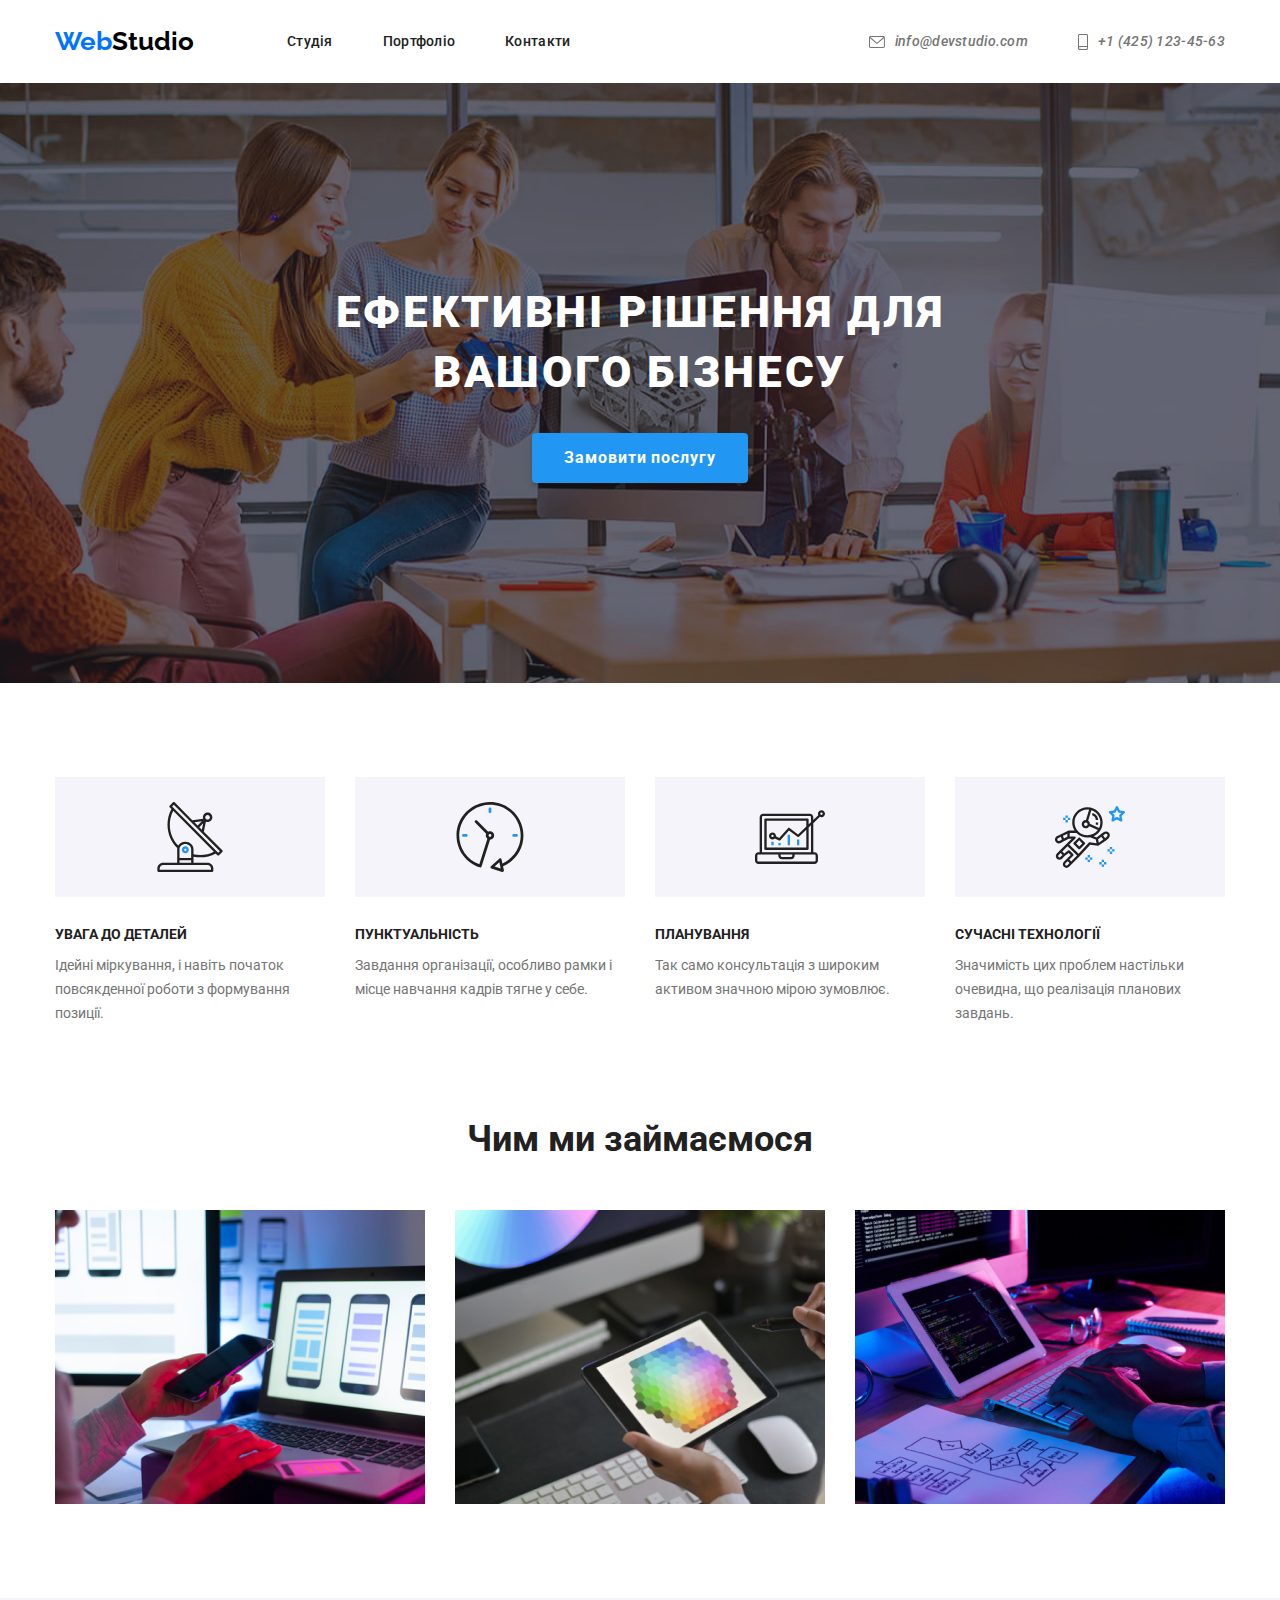
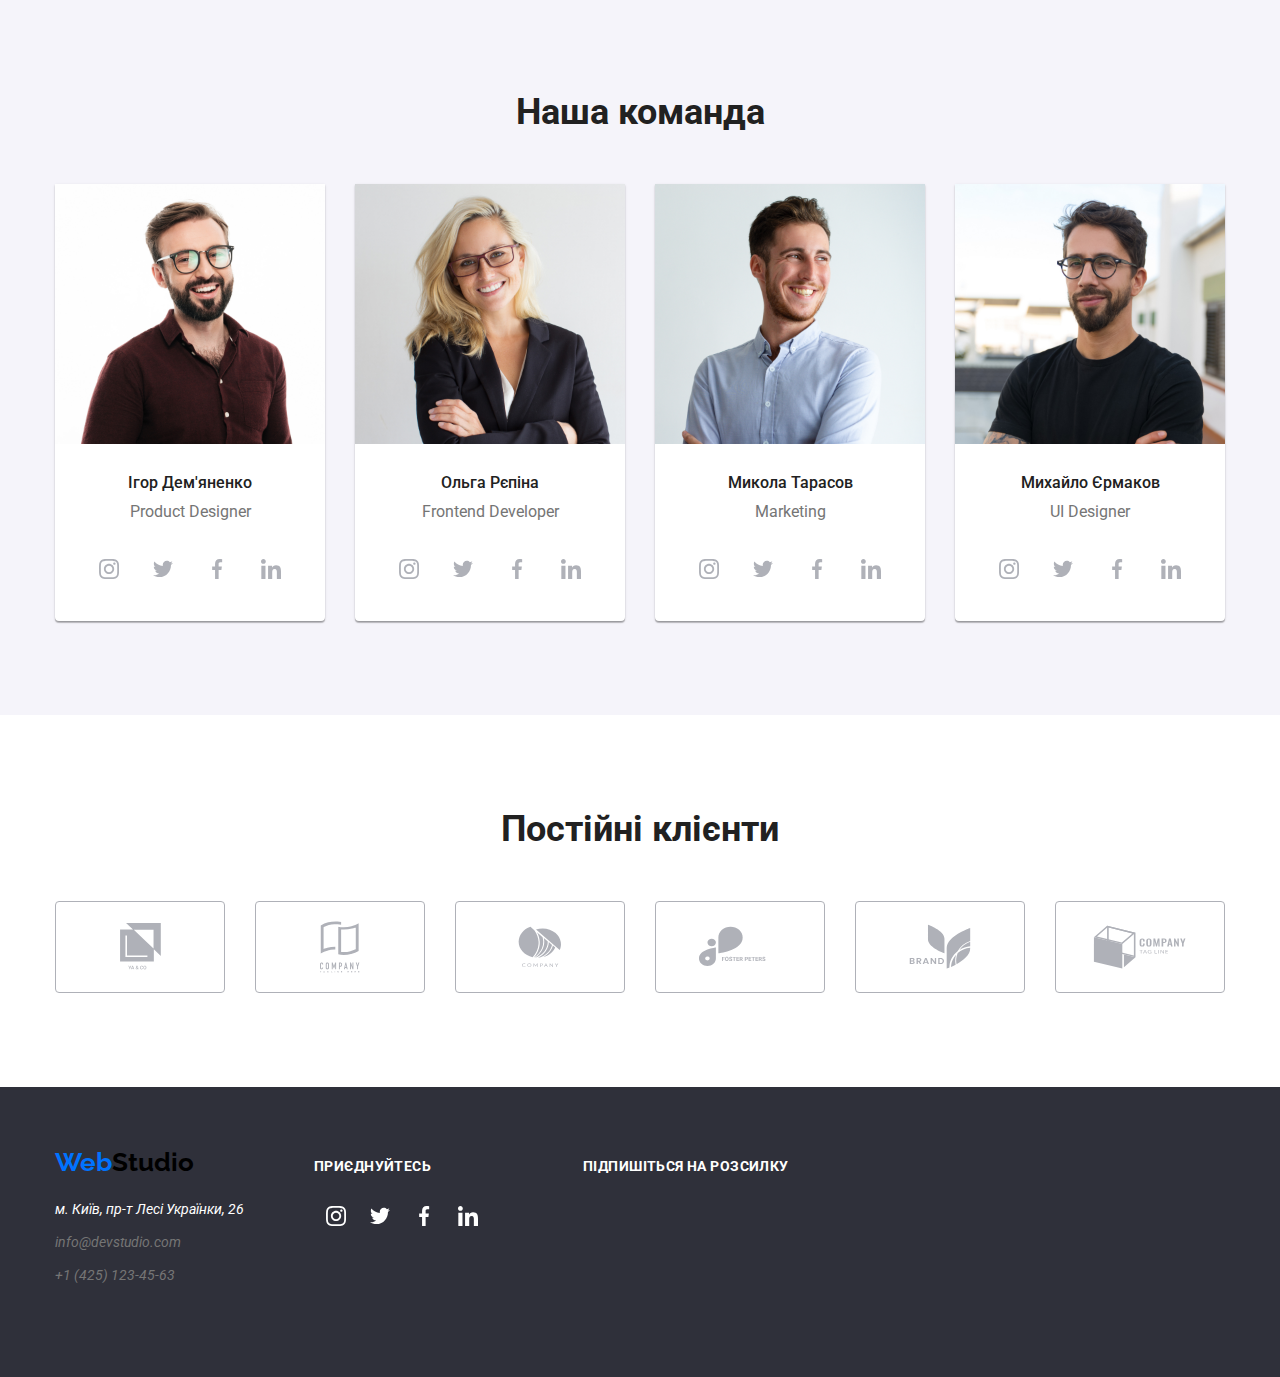
==== commit 00c6ee46: "Замінив інлайнові svg на svg-спрайт" ====
--- a/index.html
+++ b/index.html
@@ -37,20 +37,14 @@
 				</nav>
 				<address class="header-address">
 					<a class="address-link" href="mailto:info@devstudio.com" rel="noreferrer noopener">
-						<svg class="address-svg" xmlns="http://www.w3.org/2000/svg" width="16" height="12" viewBox="0 0 16 12"
-							fill="none">
-							<path
-								d="M14.5 0H1.50001C0.672854 0 0 0.672853 0 1.50001V10.5C0 11.3271 0.672854 12 1.50001 12H14.5C15.3271 12 16 11.3271 16 10.5V1.50001C16 0.672853 15.3271 0 14.5 0ZM14.5 0.999994C14.5679 0.999994 14.6325 1.01409 14.6916 1.0387L8 6.83838L1.30833 1.0387C1.36742 1.01412 1.43204 0.999994 1.49998 0.999994H14.5ZM14.5 11H1.50001C1.22414 11 0.999996 10.7759 0.999996 10.5V2.09521L7.67236 7.87792C7.76661 7.95944 7.8833 7.99999 8 7.99999C8.1167 7.99999 8.23339 7.95948 8.32764 7.87792L15 2.09521V10.5C15 10.7759 14.7759 11 14.5 11Z" />
+						<svg class="header-icon envelope">
+							<use href="./image/svg/symbol-defs.svg#icon-envelope"></use>
 						</svg>
 						info@devstudio.com
 					</a>
 					<a class="address-link" href="tel:+14251234563" rel="noreferrer noopener">
-						<svg class="address-svg" xmlns="http://www.w3.org/2000/svg" width="10" height="16" viewBox="0 0 10 16"
-							fill="none">
-							<path
-								d="M8.5 0H1.5C0.672848 0 0 0.672848 0 1.5V14.5C0 15.3272 0.672848 16 1.5 16H8.5C9.32715 16 10 15.3272 10 14.5V1.5C10 0.672848 9.32715 0 8.5 0ZM1.5 1H8.5C8.77588 1 9 1.22412 9 1.5V12H1V1.5C1 1.22412 1.22412 1 1.5 1ZM8.5 15H1.5C1.22412 15 1 14.7759 1 14.5V13H9V14.5C9 14.7759 8.77588 15 8.5 15Z" />
-							<path
-								d="M2.35355 13.7389C2.54882 13.9213 2.54882 14.2169 2.35355 14.3992C2.15828 14.5816 1.84172 14.5816 1.64645 14.3992C1.45118 14.2169 1.45118 13.9213 1.64645 13.7389C1.84172 13.5566 2.15828 13.5566 2.35355 13.7389Z" />
+						<svg class="header-icon smartphone">
+							<use href="./image/svg/symbol-defs.svg#icon-smartphone"></use>
 						</svg>
 						+1 (425) 123-45-63
 					</a>
@@ -69,18 +63,38 @@
 					<h2 class="page-title">Особливості</h2>
 					<ul class="features-list">
 						<li class="features-item">
+							<div class="features-icon-block">
+								<svg class="features-icon">
+									<use href="./image/svg/symbol-defs.svg#icon-antenna-1"></use>
+								</svg>
+							</div>
 							<h3 class="features-item-title">УВАГА ДО ДЕТАЛЕЙ</h3>
 							<p>Ідейні міркування, і навіть початок повсякденної роботи з формування позиції.</p>
 						</li>
 						<li class="features-item">
+							<div class="features-icon-block">
+								<svg class="features-icon">
+									<use href="./image/svg/symbol-defs.svg#icon-clock-1"></use>
+								</svg>
+							</div>
 							<h3 class="features-item-title">ПУНКТУАЛЬНІСТЬ</h3>
 							<p>Завдання організації, особливо рамки і місце навчання кадрів тягне у себе.</p>
 						</li>
 						<li class="features-item">
+							<div class="features-icon-block">
+								<svg class="features-icon">
+									<use href="./image/svg/symbol-defs.svg#icon-diagram-1"></use>
+								</svg>
+							</div>
 							<h3 class="features-item-title">ПЛАНУВАННЯ</h3>
 							<p>Так само консультація з широким активом значною мірою зумовлює.</p>
 						</li>
 						<li class="features-item">
+							<div class="features-icon-block">
+								<svg class="features-icon">
+									<use href="./image/svg/symbol-defs.svg#icon-astronaut-1"></use>
+								</svg>
+							</div>
 							<h3 class="features-item-title">СУЧАСНІ ТЕХНОЛОГІЇ</h3>
 							<p>Значимість цих проблем настільки очевидна, що реалізація планових завдань.</p>
 						</li>
@@ -116,72 +130,29 @@
 								<ul class="team-list-social social-list">
 									<li class="social-item">
 										<a class="social-link" href="" rel="noreferrer noopener">
-											<svg class="social-svg" xmlns="http://www.w3.org/2000/svg" width="20" height="20"
-												viewBox="0 0 20 20" fill="none">
-												<g clip-path="url(#clip0_1_664)">
-													<path
-														d="M19.9804 5.88005C19.9336 4.81738 19.7617 4.0868 19.5156 3.45374C19.2616 2.78176 18.8709 2.18014 18.359 1.68002C17.8589 1.1721 17.2533 0.777435 16.5891 0.527447C15.9524 0.281274 15.2256 0.109427 14.163 0.0625732C13.0924 0.0117516 12.7525 0 10.0371 0C7.32173 0 6.98185 0.0117516 5.91521 0.0586052C4.85253 0.105459 4.12195 0.277459 3.48904 0.523479C2.81692 0.777435 2.2153 1.16814 1.71517 1.68002C1.20726 2.18014 0.812743 2.78573 0.562603 3.44992C0.31643 4.0868 0.144583 4.81341 0.0977294 5.87609C0.0469078 6.9467 0.0351562 7.28658 0.0351562 10.002C0.0351562 12.7173 0.0469078 13.0572 0.0937614 14.1239C0.140615 15.1865 0.312615 15.9171 0.558787 16.5502C0.812743 17.2221 1.20726 17.8238 1.71517 18.3239C2.2153 18.8318 2.82088 19.2265 3.48508 19.4765C4.12195 19.7226 4.84856 19.8945 5.91139 19.9413C6.97788 19.9883 7.31791 19.9999 10.0333 19.9999C12.7487 19.9999 13.0885 19.9883 14.1552 19.9413C15.2179 19.8945 15.9484 19.7226 16.5813 19.4765C17.9254 18.9568 18.9881 17.8941 19.5078 16.5502C19.7538 15.9133 19.9258 15.1865 19.9727 14.1239C20.0195 13.0572 20.0313 12.7173 20.0313 10.002C20.0313 7.28658 20.0273 6.9467 19.9804 5.88005ZM18.1794 14.0457C18.1364 15.0225 17.9723 15.5499 17.8356 15.9015C17.4995 16.7728 16.808 17.4643 15.9367 17.8004C15.5851 17.9372 15.0538 18.1012 14.0809 18.1441C13.026 18.1911 12.7096 18.2027 10.0411 18.2027C7.37255 18.2027 7.05221 18.1911 6.00113 18.1441C5.02438 18.1012 4.49693 17.9372 4.1453 17.8004C3.71171 17.6402 3.31704 17.3862 2.9967 17.0541C2.6646 16.7298 2.41065 16.3391 2.2504 15.9055C2.11365 15.5539 1.94959 15.0225 1.90671 14.0497C1.8597 12.9948 1.8481 12.6783 1.8481 10.0097C1.8481 7.34122 1.8597 7.02087 1.90671 5.96995C1.94959 4.99319 2.11365 4.46575 2.2504 4.11412C2.41065 3.68038 2.6646 3.28586 3.00067 2.96536C3.32483 2.63327 3.71553 2.37931 4.14927 2.21921C4.5009 2.08247 5.03231 1.9184 6.0051 1.87537C7.05999 1.82851 7.37652 1.81676 10.0449 1.81676C12.7174 1.81676 13.0337 1.82851 14.0848 1.87537C15.0616 1.9184 15.589 2.08247 15.9407 2.21921C16.3742 2.37931 16.7689 2.63327 17.0893 2.96536C17.4213 3.28967 17.6753 3.68038 17.8356 4.11412C17.9723 4.46575 18.1364 4.99701 18.1794 5.96995C18.2263 7.02484 18.238 7.34122 18.238 10.0097C18.238 12.6783 18.2263 12.9908 18.1794 14.0457Z" />
-													<path
-														d="M10.0371 4.8642C7.20074 4.8642 4.89941 7.16537 4.89941 10.0019C4.89941 12.8385 7.20074 15.1396 10.0371 15.1396C12.8737 15.1396 15.1749 12.8385 15.1749 10.0019C15.1749 7.16537 12.8737 4.8642 10.0371 4.8642ZM10.0371 13.3346C8.19702 13.3346 6.70442 11.8422 6.70442 10.0019C6.70442 8.16165 8.19702 6.66921 10.0371 6.66921C11.8774 6.66921 13.3698 8.16165 13.3698 10.0019C13.3698 11.8422 11.8774 13.3346 10.0371 13.3346Z" />
-													<path
-														d="M16.5775 4.6611C16.5775 5.32346 16.0404 5.86052 15.3779 5.86052C14.7155 5.86052 14.1785 5.32346 14.1785 4.6611C14.1785 3.99858 14.7155 3.46167 15.3779 3.46167C16.0404 3.46167 16.5775 3.99858 16.5775 4.6611Z" />
-												</g>
-												<defs>
-													<clipPath id="clip0_1_664">
-														<rect width="20" height="20" />
-													</clipPath>
-												</defs>
-											</svg>
-										</a>
-									</li>
-									<li class="social-item">
-										<a class="social-link" href="" rel="noreferrer noopener">
-											<svg class="social-svg" xmlns="http://www.w3.org/2000/svg" width="20" height="20"
-												viewBox="0 0 20 20" fill="none">
-												<g clip-path="url(#clip0_1_658)">
-													<path
-														d="M20 3.79875C19.2563 4.125 18.4637 4.34125 17.6375 4.44625C18.4875 3.93875 19.1363 3.14125 19.4412 2.18C18.6488 2.6525 17.7738 2.98625 16.8412 3.1725C16.0887 2.37125 15.0162 1.875 13.8462 1.875C11.5763 1.875 9.74875 3.7175 9.74875 5.97625C9.74875 6.30125 9.77625 6.61375 9.84375 6.91125C6.435 6.745 3.41875 5.11125 1.3925 2.6225C1.03875 3.23625 0.83125 3.93875 0.83125 4.695C0.83125 6.115 1.5625 7.37375 2.6525 8.1025C1.99375 8.09 1.3475 7.89875 0.8 7.5975C0.8 7.61 0.8 7.62625 0.8 7.6425C0.8 9.635 2.22125 11.29 4.085 11.6712C3.75125 11.7625 3.3875 11.8062 3.01 11.8062C2.7475 11.8062 2.4825 11.7913 2.23375 11.7362C2.765 13.36 4.2725 14.5538 6.065 14.5925C4.67 15.6838 2.89875 16.3412 0.98125 16.3412C0.645 16.3412 0.3225 16.3263 0 16.285C1.81625 17.4563 3.96875 18.125 6.29 18.125C13.835 18.125 17.96 11.875 17.96 6.4575C17.96 6.27625 17.9538 6.10125 17.945 5.9275C18.7588 5.35 19.4425 4.62875 20 3.79875Z" />
-												</g>
-												<defs>
-													<clipPath id="clip0_1_658">
-														<rect width="20" height="20" fill="white" />
-													</clipPath>
-												</defs>
-											</svg>
-										</a>
-									</li>
-									<li class="social-item">
-										<a class="social-link" href="" rel="noreferrer noopener">
-											<svg class="social-svg" xmlns="http://www.w3.org/2000/svg" width="20" height="20"
-												viewBox="0 0 20 20" fill="none">
-												<g clip-path="url(#clip0_1_738)">
-													<path
-														d="M13.3308 3.32083H15.1567V0.140833C14.8417 0.0975 13.7583 0 12.4967 0C9.86416 0 8.06082 1.65583 8.06082 4.69917V7.5H5.15582V11.055H8.06082V20H11.6225V11.0558H14.41L14.8525 7.50083H11.6217V5.05167C11.6225 4.02417 11.8992 3.32083 13.3308 3.32083Z" />
-												</g>
-												<defs>
-													<clipPath id="clip0_1_738">
-														<rect width="20" height="20" fill="white" />
-													</clipPath>
-												</defs>
-											</svg>
-										</a>
-									</li>
-									<li class="social-item">
-										<a class="social-link" href="" rel="noreferrer noopener">
-											<svg class="social-svg" xmlns="http://www.w3.org/2000/svg" width="20" height="20"
-												viewBox="0 0 20 20" fill="none">
-												<g clip-path="url(#clip0_1_732)">
-													<path
-														d="M19.995 20V19.9992H20V12.6642C20 9.07587 19.2275 6.31171 15.0325 6.31171C13.0158 6.31171 11.6625 7.41837 11.11 8.46754H11.0517V6.64671H7.07416V19.9992H11.2158V13.3875C11.2158 11.6467 11.5458 9.96337 13.7017 9.96337C15.8258 9.96337 15.8575 11.95 15.8575 13.4992V20H19.995Z" />
-													<path d="M0.329987 6.64746H4.47665V20H0.329987V6.64746Z" />
-													<path
-														d="M2.40167 0C1.07583 0 0 1.07583 0 2.40167C0 3.7275 1.07583 4.82583 2.40167 4.82583C3.7275 4.82583 4.80333 3.7275 4.80333 2.40167C4.8025 1.07583 3.72667 0 2.40167 0V0Z" />
-												</g>
-												<defs>
-													<clipPath id="clip0_1_732">
-														<rect width="20" height="20" fill="white" />
-													</clipPath>
-												</defs>
+											<svg class="social-icon">
+												<use href="./image/svg/symbol-defs.svg#icon-instagram-2"></use>
+											</svg>
+										</a>
+									</li>
+									<li class="social-item">
+										<a class="social-link" href="" rel="noreferrer noopener">
+											<svg class="social-icon">
+												<use href="./image/svg/symbol-defs.svg#icon-twitter-1"></use>
+											</svg>
+										</a>
+									</li>
+									<li class="social-item">
+										<a class="social-link" href="" rel="noreferrer noopener">
+											<svg class="social-icon">
+												<use href="./image/svg/symbol-defs.svg#icon-facebook-1"></use>
+											</svg>
+										</a>
+									</li>
+									<li class="social-item">
+										<a class="social-link" href="" rel="noreferrer noopener">
+											<svg class="social-icon">
+												<use href="./image/svg/symbol-defs.svg#icon-linkedin-1"></use>
 											</svg>
 										</a>
 									</li>
@@ -196,72 +167,29 @@
 								<ul class="team-list-social social-list">
 									<li class="social-item">
 										<a class="social-link" href="" rel="noreferrer noopener">
-											<svg class="social-svg" xmlns="http://www.w3.org/2000/svg" width="20" height="20"
-												viewBox="0 0 20 20" fill="none">
-												<g clip-path="url(#clip0_1_664)">
-													<path
-														d="M19.9804 5.88005C19.9336 4.81738 19.7617 4.0868 19.5156 3.45374C19.2616 2.78176 18.8709 2.18014 18.359 1.68002C17.8589 1.1721 17.2533 0.777435 16.5891 0.527447C15.9524 0.281274 15.2256 0.109427 14.163 0.0625732C13.0924 0.0117516 12.7525 0 10.0371 0C7.32173 0 6.98185 0.0117516 5.91521 0.0586052C4.85253 0.105459 4.12195 0.277459 3.48904 0.523479C2.81692 0.777435 2.2153 1.16814 1.71517 1.68002C1.20726 2.18014 0.812743 2.78573 0.562603 3.44992C0.31643 4.0868 0.144583 4.81341 0.0977294 5.87609C0.0469078 6.9467 0.0351562 7.28658 0.0351562 10.002C0.0351562 12.7173 0.0469078 13.0572 0.0937614 14.1239C0.140615 15.1865 0.312615 15.9171 0.558787 16.5502C0.812743 17.2221 1.20726 17.8238 1.71517 18.3239C2.2153 18.8318 2.82088 19.2265 3.48508 19.4765C4.12195 19.7226 4.84856 19.8945 5.91139 19.9413C6.97788 19.9883 7.31791 19.9999 10.0333 19.9999C12.7487 19.9999 13.0885 19.9883 14.1552 19.9413C15.2179 19.8945 15.9484 19.7226 16.5813 19.4765C17.9254 18.9568 18.9881 17.8941 19.5078 16.5502C19.7538 15.9133 19.9258 15.1865 19.9727 14.1239C20.0195 13.0572 20.0313 12.7173 20.0313 10.002C20.0313 7.28658 20.0273 6.9467 19.9804 5.88005ZM18.1794 14.0457C18.1364 15.0225 17.9723 15.5499 17.8356 15.9015C17.4995 16.7728 16.808 17.4643 15.9367 17.8004C15.5851 17.9372 15.0538 18.1012 14.0809 18.1441C13.026 18.1911 12.7096 18.2027 10.0411 18.2027C7.37255 18.2027 7.05221 18.1911 6.00113 18.1441C5.02438 18.1012 4.49693 17.9372 4.1453 17.8004C3.71171 17.6402 3.31704 17.3862 2.9967 17.0541C2.6646 16.7298 2.41065 16.3391 2.2504 15.9055C2.11365 15.5539 1.94959 15.0225 1.90671 14.0497C1.8597 12.9948 1.8481 12.6783 1.8481 10.0097C1.8481 7.34122 1.8597 7.02087 1.90671 5.96995C1.94959 4.99319 2.11365 4.46575 2.2504 4.11412C2.41065 3.68038 2.6646 3.28586 3.00067 2.96536C3.32483 2.63327 3.71553 2.37931 4.14927 2.21921C4.5009 2.08247 5.03231 1.9184 6.0051 1.87537C7.05999 1.82851 7.37652 1.81676 10.0449 1.81676C12.7174 1.81676 13.0337 1.82851 14.0848 1.87537C15.0616 1.9184 15.589 2.08247 15.9407 2.21921C16.3742 2.37931 16.7689 2.63327 17.0893 2.96536C17.4213 3.28967 17.6753 3.68038 17.8356 4.11412C17.9723 4.46575 18.1364 4.99701 18.1794 5.96995C18.2263 7.02484 18.238 7.34122 18.238 10.0097C18.238 12.6783 18.2263 12.9908 18.1794 14.0457Z" />
-													<path
-														d="M10.0371 4.8642C7.20074 4.8642 4.89941 7.16537 4.89941 10.0019C4.89941 12.8385 7.20074 15.1396 10.0371 15.1396C12.8737 15.1396 15.1749 12.8385 15.1749 10.0019C15.1749 7.16537 12.8737 4.8642 10.0371 4.8642ZM10.0371 13.3346C8.19702 13.3346 6.70442 11.8422 6.70442 10.0019C6.70442 8.16165 8.19702 6.66921 10.0371 6.66921C11.8774 6.66921 13.3698 8.16165 13.3698 10.0019C13.3698 11.8422 11.8774 13.3346 10.0371 13.3346Z" />
-													<path
-														d="M16.5775 4.6611C16.5775 5.32346 16.0404 5.86052 15.3779 5.86052C14.7155 5.86052 14.1785 5.32346 14.1785 4.6611C14.1785 3.99858 14.7155 3.46167 15.3779 3.46167C16.0404 3.46167 16.5775 3.99858 16.5775 4.6611Z" />
-												</g>
-												<defs>
-													<clipPath id="clip0_1_664">
-														<rect width="20" height="20" />
-													</clipPath>
-												</defs>
-											</svg>
-										</a>
-									</li>
-									<li class="social-item">
-										<a class="social-link" href="" rel="noreferrer noopener">
-											<svg class="social-svg" xmlns="http://www.w3.org/2000/svg" width="20" height="20"
-												viewBox="0 0 20 20" fill="none">
-												<g clip-path="url(#clip0_1_658)">
-													<path
-														d="M20 3.79875C19.2563 4.125 18.4637 4.34125 17.6375 4.44625C18.4875 3.93875 19.1363 3.14125 19.4412 2.18C18.6488 2.6525 17.7738 2.98625 16.8412 3.1725C16.0887 2.37125 15.0162 1.875 13.8462 1.875C11.5763 1.875 9.74875 3.7175 9.74875 5.97625C9.74875 6.30125 9.77625 6.61375 9.84375 6.91125C6.435 6.745 3.41875 5.11125 1.3925 2.6225C1.03875 3.23625 0.83125 3.93875 0.83125 4.695C0.83125 6.115 1.5625 7.37375 2.6525 8.1025C1.99375 8.09 1.3475 7.89875 0.8 7.5975C0.8 7.61 0.8 7.62625 0.8 7.6425C0.8 9.635 2.22125 11.29 4.085 11.6712C3.75125 11.7625 3.3875 11.8062 3.01 11.8062C2.7475 11.8062 2.4825 11.7913 2.23375 11.7362C2.765 13.36 4.2725 14.5538 6.065 14.5925C4.67 15.6838 2.89875 16.3412 0.98125 16.3412C0.645 16.3412 0.3225 16.3263 0 16.285C1.81625 17.4563 3.96875 18.125 6.29 18.125C13.835 18.125 17.96 11.875 17.96 6.4575C17.96 6.27625 17.9538 6.10125 17.945 5.9275C18.7588 5.35 19.4425 4.62875 20 3.79875Z" />
-												</g>
-												<defs>
-													<clipPath id="clip0_1_658">
-														<rect width="20" height="20" fill="white" />
-													</clipPath>
-												</defs>
-											</svg>
-										</a>
-									</li>
-									<li class="social-item">
-										<a class="social-link" href="" rel="noreferrer noopener">
-											<svg class="social-svg" xmlns="http://www.w3.org/2000/svg" width="20" height="20"
-												viewBox="0 0 20 20" fill="none">
-												<g clip-path="url(#clip0_1_738)">
-													<path
-														d="M13.3308 3.32083H15.1567V0.140833C14.8417 0.0975 13.7583 0 12.4967 0C9.86416 0 8.06082 1.65583 8.06082 4.69917V7.5H5.15582V11.055H8.06082V20H11.6225V11.0558H14.41L14.8525 7.50083H11.6217V5.05167C11.6225 4.02417 11.8992 3.32083 13.3308 3.32083Z" />
-												</g>
-												<defs>
-													<clipPath id="clip0_1_738">
-														<rect width="20" height="20" fill="white" />
-													</clipPath>
-												</defs>
-											</svg>
-										</a>
-									</li>
-									<li class="social-item">
-										<a class="social-link" href="" rel="noreferrer noopener">
-											<svg class="social-svg" xmlns="http://www.w3.org/2000/svg" width="20" height="20"
-												viewBox="0 0 20 20" fill="none">
-												<g clip-path="url(#clip0_1_732)">
-													<path
-														d="M19.995 20V19.9992H20V12.6642C20 9.07587 19.2275 6.31171 15.0325 6.31171C13.0158 6.31171 11.6625 7.41837 11.11 8.46754H11.0517V6.64671H7.07416V19.9992H11.2158V13.3875C11.2158 11.6467 11.5458 9.96337 13.7017 9.96337C15.8258 9.96337 15.8575 11.95 15.8575 13.4992V20H19.995Z" />
-													<path d="M0.329987 6.64746H4.47665V20H0.329987V6.64746Z" />
-													<path
-														d="M2.40167 0C1.07583 0 0 1.07583 0 2.40167C0 3.7275 1.07583 4.82583 2.40167 4.82583C3.7275 4.82583 4.80333 3.7275 4.80333 2.40167C4.8025 1.07583 3.72667 0 2.40167 0V0Z" />
-												</g>
-												<defs>
-													<clipPath id="clip0_1_732">
-														<rect width="20" height="20" fill="white" />
-													</clipPath>
-												</defs>
+											<svg class="social-icon">
+												<use href="./image/svg/symbol-defs.svg#icon-instagram-2"></use>
+											</svg>
+										</a>
+									</li>
+									<li class="social-item">
+										<a class="social-link" href="" rel="noreferrer noopener">
+											<svg class="social-icon">
+												<use href="./image/svg/symbol-defs.svg#icon-twitter-1"></use>
+											</svg>
+										</a>
+									</li>
+									<li class="social-item">
+										<a class="social-link" href="" rel="noreferrer noopener">
+											<svg class="social-icon">
+												<use href="./image/svg/symbol-defs.svg#icon-facebook-1"></use>
+											</svg>
+										</a>
+									</li>
+									<li class="social-item">
+										<a class="social-link" href="" rel="noreferrer noopener">
+											<svg class="social-icon">
+												<use href="./image/svg/symbol-defs.svg#icon-linkedin-1"></use>
 											</svg>
 										</a>
 									</li>
@@ -277,72 +205,29 @@
 								<ul class="team-list-social social-list">
 									<li class="social-item">
 										<a class="social-link" href="" rel="noreferrer noopener">
-											<svg class="social-svg" xmlns="http://www.w3.org/2000/svg" width="20" height="20"
-												viewBox="0 0 20 20" fill="none">
-												<g clip-path="url(#clip0_1_664)">
-													<path
-														d="M19.9804 5.88005C19.9336 4.81738 19.7617 4.0868 19.5156 3.45374C19.2616 2.78176 18.8709 2.18014 18.359 1.68002C17.8589 1.1721 17.2533 0.777435 16.5891 0.527447C15.9524 0.281274 15.2256 0.109427 14.163 0.0625732C13.0924 0.0117516 12.7525 0 10.0371 0C7.32173 0 6.98185 0.0117516 5.91521 0.0586052C4.85253 0.105459 4.12195 0.277459 3.48904 0.523479C2.81692 0.777435 2.2153 1.16814 1.71517 1.68002C1.20726 2.18014 0.812743 2.78573 0.562603 3.44992C0.31643 4.0868 0.144583 4.81341 0.0977294 5.87609C0.0469078 6.9467 0.0351562 7.28658 0.0351562 10.002C0.0351562 12.7173 0.0469078 13.0572 0.0937614 14.1239C0.140615 15.1865 0.312615 15.9171 0.558787 16.5502C0.812743 17.2221 1.20726 17.8238 1.71517 18.3239C2.2153 18.8318 2.82088 19.2265 3.48508 19.4765C4.12195 19.7226 4.84856 19.8945 5.91139 19.9413C6.97788 19.9883 7.31791 19.9999 10.0333 19.9999C12.7487 19.9999 13.0885 19.9883 14.1552 19.9413C15.2179 19.8945 15.9484 19.7226 16.5813 19.4765C17.9254 18.9568 18.9881 17.8941 19.5078 16.5502C19.7538 15.9133 19.9258 15.1865 19.9727 14.1239C20.0195 13.0572 20.0313 12.7173 20.0313 10.002C20.0313 7.28658 20.0273 6.9467 19.9804 5.88005ZM18.1794 14.0457C18.1364 15.0225 17.9723 15.5499 17.8356 15.9015C17.4995 16.7728 16.808 17.4643 15.9367 17.8004C15.5851 17.9372 15.0538 18.1012 14.0809 18.1441C13.026 18.1911 12.7096 18.2027 10.0411 18.2027C7.37255 18.2027 7.05221 18.1911 6.00113 18.1441C5.02438 18.1012 4.49693 17.9372 4.1453 17.8004C3.71171 17.6402 3.31704 17.3862 2.9967 17.0541C2.6646 16.7298 2.41065 16.3391 2.2504 15.9055C2.11365 15.5539 1.94959 15.0225 1.90671 14.0497C1.8597 12.9948 1.8481 12.6783 1.8481 10.0097C1.8481 7.34122 1.8597 7.02087 1.90671 5.96995C1.94959 4.99319 2.11365 4.46575 2.2504 4.11412C2.41065 3.68038 2.6646 3.28586 3.00067 2.96536C3.32483 2.63327 3.71553 2.37931 4.14927 2.21921C4.5009 2.08247 5.03231 1.9184 6.0051 1.87537C7.05999 1.82851 7.37652 1.81676 10.0449 1.81676C12.7174 1.81676 13.0337 1.82851 14.0848 1.87537C15.0616 1.9184 15.589 2.08247 15.9407 2.21921C16.3742 2.37931 16.7689 2.63327 17.0893 2.96536C17.4213 3.28967 17.6753 3.68038 17.8356 4.11412C17.9723 4.46575 18.1364 4.99701 18.1794 5.96995C18.2263 7.02484 18.238 7.34122 18.238 10.0097C18.238 12.6783 18.2263 12.9908 18.1794 14.0457Z" />
-													<path
-														d="M10.0371 4.8642C7.20074 4.8642 4.89941 7.16537 4.89941 10.0019C4.89941 12.8385 7.20074 15.1396 10.0371 15.1396C12.8737 15.1396 15.1749 12.8385 15.1749 10.0019C15.1749 7.16537 12.8737 4.8642 10.0371 4.8642ZM10.0371 13.3346C8.19702 13.3346 6.70442 11.8422 6.70442 10.0019C6.70442 8.16165 8.19702 6.66921 10.0371 6.66921C11.8774 6.66921 13.3698 8.16165 13.3698 10.0019C13.3698 11.8422 11.8774 13.3346 10.0371 13.3346Z" />
-													<path
-														d="M16.5775 4.6611C16.5775 5.32346 16.0404 5.86052 15.3779 5.86052C14.7155 5.86052 14.1785 5.32346 14.1785 4.6611C14.1785 3.99858 14.7155 3.46167 15.3779 3.46167C16.0404 3.46167 16.5775 3.99858 16.5775 4.6611Z" />
-												</g>
-												<defs>
-													<clipPath id="clip0_1_664">
-														<rect width="20" height="20" />
-													</clipPath>
-												</defs>
-											</svg>
-										</a>
-									</li>
-									<li class="social-item">
-										<a class="social-link" href="" rel="noreferrer noopener">
-											<svg class="social-svg" xmlns="http://www.w3.org/2000/svg" width="20" height="20"
-												viewBox="0 0 20 20" fill="none">
-												<g clip-path="url(#clip0_1_658)">
-													<path
-														d="M20 3.79875C19.2563 4.125 18.4637 4.34125 17.6375 4.44625C18.4875 3.93875 19.1363 3.14125 19.4412 2.18C18.6488 2.6525 17.7738 2.98625 16.8412 3.1725C16.0887 2.37125 15.0162 1.875 13.8462 1.875C11.5763 1.875 9.74875 3.7175 9.74875 5.97625C9.74875 6.30125 9.77625 6.61375 9.84375 6.91125C6.435 6.745 3.41875 5.11125 1.3925 2.6225C1.03875 3.23625 0.83125 3.93875 0.83125 4.695C0.83125 6.115 1.5625 7.37375 2.6525 8.1025C1.99375 8.09 1.3475 7.89875 0.8 7.5975C0.8 7.61 0.8 7.62625 0.8 7.6425C0.8 9.635 2.22125 11.29 4.085 11.6712C3.75125 11.7625 3.3875 11.8062 3.01 11.8062C2.7475 11.8062 2.4825 11.7913 2.23375 11.7362C2.765 13.36 4.2725 14.5538 6.065 14.5925C4.67 15.6838 2.89875 16.3412 0.98125 16.3412C0.645 16.3412 0.3225 16.3263 0 16.285C1.81625 17.4563 3.96875 18.125 6.29 18.125C13.835 18.125 17.96 11.875 17.96 6.4575C17.96 6.27625 17.9538 6.10125 17.945 5.9275C18.7588 5.35 19.4425 4.62875 20 3.79875Z" />
-												</g>
-												<defs>
-													<clipPath id="clip0_1_658">
-														<rect width="20" height="20" fill="white" />
-													</clipPath>
-												</defs>
-											</svg>
-										</a>
-									</li>
-									<li class="social-item">
-										<a class="social-link" href="" rel="noreferrer noopener">
-											<svg class="social-svg" xmlns="http://www.w3.org/2000/svg" width="20" height="20"
-												viewBox="0 0 20 20" fill="none">
-												<g clip-path="url(#clip0_1_738)">
-													<path
-														d="M13.3308 3.32083H15.1567V0.140833C14.8417 0.0975 13.7583 0 12.4967 0C9.86416 0 8.06082 1.65583 8.06082 4.69917V7.5H5.15582V11.055H8.06082V20H11.6225V11.0558H14.41L14.8525 7.50083H11.6217V5.05167C11.6225 4.02417 11.8992 3.32083 13.3308 3.32083Z" />
-												</g>
-												<defs>
-													<clipPath id="clip0_1_738">
-														<rect width="20" height="20" fill="white" />
-													</clipPath>
-												</defs>
-											</svg>
-										</a>
-									</li>
-									<li class="social-item">
-										<a class="social-link" href="" rel="noreferrer noopener">
-											<svg class="social-svg" xmlns="http://www.w3.org/2000/svg" width="20" height="20"
-												viewBox="0 0 20 20" fill="none">
-												<g clip-path="url(#clip0_1_732)">
-													<path
-														d="M19.995 20V19.9992H20V12.6642C20 9.07587 19.2275 6.31171 15.0325 6.31171C13.0158 6.31171 11.6625 7.41837 11.11 8.46754H11.0517V6.64671H7.07416V19.9992H11.2158V13.3875C11.2158 11.6467 11.5458 9.96337 13.7017 9.96337C15.8258 9.96337 15.8575 11.95 15.8575 13.4992V20H19.995Z" />
-													<path d="M0.329987 6.64746H4.47665V20H0.329987V6.64746Z" />
-													<path
-														d="M2.40167 0C1.07583 0 0 1.07583 0 2.40167C0 3.7275 1.07583 4.82583 2.40167 4.82583C3.7275 4.82583 4.80333 3.7275 4.80333 2.40167C4.8025 1.07583 3.72667 0 2.40167 0V0Z" />
-												</g>
-												<defs>
-													<clipPath id="clip0_1_732">
-														<rect width="20" height="20" fill="white" />
-													</clipPath>
-												</defs>
+											<svg class="social-icon">
+												<use href="./image/svg/symbol-defs.svg#icon-instagram-2"></use>
+											</svg>
+										</a>
+									</li>
+									<li class="social-item">
+										<a class="social-link" href="" rel="noreferrer noopener">
+											<svg class="social-icon">
+												<use href="./image/svg/symbol-defs.svg#icon-twitter-1"></use>
+											</svg>
+										</a>
+									</li>
+									<li class="social-item">
+										<a class="social-link" href="" rel="noreferrer noopener">
+											<svg class="social-icon">
+												<use href="./image/svg/symbol-defs.svg#icon-facebook-1"></use>
+											</svg>
+										</a>
+									</li>
+									<li class="social-item">
+										<a class="social-link" href="" rel="noreferrer noopener">
+											<svg class="social-icon">
+												<use href="./image/svg/symbol-defs.svg#icon-linkedin-1"></use>
 											</svg>
 										</a>
 									</li>
@@ -358,72 +243,29 @@
 								<ul class="team-list-social social-list">
 									<li class="social-item">
 										<a class="social-link" href="" rel="noreferrer noopener">
-											<svg class="social-svg" xmlns="http://www.w3.org/2000/svg" width="20" height="20"
-												viewBox="0 0 20 20" fill="none">
-												<g clip-path="url(#clip0_1_664)">
-													<path
-														d="M19.9804 5.88005C19.9336 4.81738 19.7617 4.0868 19.5156 3.45374C19.2616 2.78176 18.8709 2.18014 18.359 1.68002C17.8589 1.1721 17.2533 0.777435 16.5891 0.527447C15.9524 0.281274 15.2256 0.109427 14.163 0.0625732C13.0924 0.0117516 12.7525 0 10.0371 0C7.32173 0 6.98185 0.0117516 5.91521 0.0586052C4.85253 0.105459 4.12195 0.277459 3.48904 0.523479C2.81692 0.777435 2.2153 1.16814 1.71517 1.68002C1.20726 2.18014 0.812743 2.78573 0.562603 3.44992C0.31643 4.0868 0.144583 4.81341 0.0977294 5.87609C0.0469078 6.9467 0.0351562 7.28658 0.0351562 10.002C0.0351562 12.7173 0.0469078 13.0572 0.0937614 14.1239C0.140615 15.1865 0.312615 15.9171 0.558787 16.5502C0.812743 17.2221 1.20726 17.8238 1.71517 18.3239C2.2153 18.8318 2.82088 19.2265 3.48508 19.4765C4.12195 19.7226 4.84856 19.8945 5.91139 19.9413C6.97788 19.9883 7.31791 19.9999 10.0333 19.9999C12.7487 19.9999 13.0885 19.9883 14.1552 19.9413C15.2179 19.8945 15.9484 19.7226 16.5813 19.4765C17.9254 18.9568 18.9881 17.8941 19.5078 16.5502C19.7538 15.9133 19.9258 15.1865 19.9727 14.1239C20.0195 13.0572 20.0313 12.7173 20.0313 10.002C20.0313 7.28658 20.0273 6.9467 19.9804 5.88005ZM18.1794 14.0457C18.1364 15.0225 17.9723 15.5499 17.8356 15.9015C17.4995 16.7728 16.808 17.4643 15.9367 17.8004C15.5851 17.9372 15.0538 18.1012 14.0809 18.1441C13.026 18.1911 12.7096 18.2027 10.0411 18.2027C7.37255 18.2027 7.05221 18.1911 6.00113 18.1441C5.02438 18.1012 4.49693 17.9372 4.1453 17.8004C3.71171 17.6402 3.31704 17.3862 2.9967 17.0541C2.6646 16.7298 2.41065 16.3391 2.2504 15.9055C2.11365 15.5539 1.94959 15.0225 1.90671 14.0497C1.8597 12.9948 1.8481 12.6783 1.8481 10.0097C1.8481 7.34122 1.8597 7.02087 1.90671 5.96995C1.94959 4.99319 2.11365 4.46575 2.2504 4.11412C2.41065 3.68038 2.6646 3.28586 3.00067 2.96536C3.32483 2.63327 3.71553 2.37931 4.14927 2.21921C4.5009 2.08247 5.03231 1.9184 6.0051 1.87537C7.05999 1.82851 7.37652 1.81676 10.0449 1.81676C12.7174 1.81676 13.0337 1.82851 14.0848 1.87537C15.0616 1.9184 15.589 2.08247 15.9407 2.21921C16.3742 2.37931 16.7689 2.63327 17.0893 2.96536C17.4213 3.28967 17.6753 3.68038 17.8356 4.11412C17.9723 4.46575 18.1364 4.99701 18.1794 5.96995C18.2263 7.02484 18.238 7.34122 18.238 10.0097C18.238 12.6783 18.2263 12.9908 18.1794 14.0457Z" />
-													<path
-														d="M10.0371 4.8642C7.20074 4.8642 4.89941 7.16537 4.89941 10.0019C4.89941 12.8385 7.20074 15.1396 10.0371 15.1396C12.8737 15.1396 15.1749 12.8385 15.1749 10.0019C15.1749 7.16537 12.8737 4.8642 10.0371 4.8642ZM10.0371 13.3346C8.19702 13.3346 6.70442 11.8422 6.70442 10.0019C6.70442 8.16165 8.19702 6.66921 10.0371 6.66921C11.8774 6.66921 13.3698 8.16165 13.3698 10.0019C13.3698 11.8422 11.8774 13.3346 10.0371 13.3346Z" />
-													<path
-														d="M16.5775 4.6611C16.5775 5.32346 16.0404 5.86052 15.3779 5.86052C14.7155 5.86052 14.1785 5.32346 14.1785 4.6611C14.1785 3.99858 14.7155 3.46167 15.3779 3.46167C16.0404 3.46167 16.5775 3.99858 16.5775 4.6611Z" />
-												</g>
-												<defs>
-													<clipPath id="clip0_1_664">
-														<rect width="20" height="20" />
-													</clipPath>
-												</defs>
-											</svg>
-										</a>
-									</li>
-									<li class="social-item">
-										<a class="social-link" href="" rel="noreferrer noopener">
-											<svg class="social-svg" xmlns="http://www.w3.org/2000/svg" width="20" height="20"
-												viewBox="0 0 20 20" fill="none">
-												<g clip-path="url(#clip0_1_658)">
-													<path
-														d="M20 3.79875C19.2563 4.125 18.4637 4.34125 17.6375 4.44625C18.4875 3.93875 19.1363 3.14125 19.4412 2.18C18.6488 2.6525 17.7738 2.98625 16.8412 3.1725C16.0887 2.37125 15.0162 1.875 13.8462 1.875C11.5763 1.875 9.74875 3.7175 9.74875 5.97625C9.74875 6.30125 9.77625 6.61375 9.84375 6.91125C6.435 6.745 3.41875 5.11125 1.3925 2.6225C1.03875 3.23625 0.83125 3.93875 0.83125 4.695C0.83125 6.115 1.5625 7.37375 2.6525 8.1025C1.99375 8.09 1.3475 7.89875 0.8 7.5975C0.8 7.61 0.8 7.62625 0.8 7.6425C0.8 9.635 2.22125 11.29 4.085 11.6712C3.75125 11.7625 3.3875 11.8062 3.01 11.8062C2.7475 11.8062 2.4825 11.7913 2.23375 11.7362C2.765 13.36 4.2725 14.5538 6.065 14.5925C4.67 15.6838 2.89875 16.3412 0.98125 16.3412C0.645 16.3412 0.3225 16.3263 0 16.285C1.81625 17.4563 3.96875 18.125 6.29 18.125C13.835 18.125 17.96 11.875 17.96 6.4575C17.96 6.27625 17.9538 6.10125 17.945 5.9275C18.7588 5.35 19.4425 4.62875 20 3.79875Z" />
-												</g>
-												<defs>
-													<clipPath id="clip0_1_658">
-														<rect width="20" height="20" fill="white" />
-													</clipPath>
-												</defs>
-											</svg>
-										</a>
-									</li>
-									<li class="social-item">
-										<a class="social-link" href="" rel="noreferrer noopener">
-											<svg class="social-svg" xmlns="http://www.w3.org/2000/svg" width="20" height="20"
-												viewBox="0 0 20 20" fill="none">
-												<g clip-path="url(#clip0_1_738)">
-													<path
-														d="M13.3308 3.32083H15.1567V0.140833C14.8417 0.0975 13.7583 0 12.4967 0C9.86416 0 8.06082 1.65583 8.06082 4.69917V7.5H5.15582V11.055H8.06082V20H11.6225V11.0558H14.41L14.8525 7.50083H11.6217V5.05167C11.6225 4.02417 11.8992 3.32083 13.3308 3.32083Z" />
-												</g>
-												<defs>
-													<clipPath id="clip0_1_738">
-														<rect width="20" height="20" fill="white" />
-													</clipPath>
-												</defs>
-											</svg>
-										</a>
-									</li>
-									<li class="social-item">
-										<a class="social-link" href="" rel="noreferrer noopener">
-											<svg class="social-svg" xmlns="http://www.w3.org/2000/svg" width="20" height="20"
-												viewBox="0 0 20 20" fill="none">
-												<g clip-path="url(#clip0_1_732)">
-													<path
-														d="M19.995 20V19.9992H20V12.6642C20 9.07587 19.2275 6.31171 15.0325 6.31171C13.0158 6.31171 11.6625 7.41837 11.11 8.46754H11.0517V6.64671H7.07416V19.9992H11.2158V13.3875C11.2158 11.6467 11.5458 9.96337 13.7017 9.96337C15.8258 9.96337 15.8575 11.95 15.8575 13.4992V20H19.995Z" />
-													<path d="M0.329987 6.64746H4.47665V20H0.329987V6.64746Z" />
-													<path
-														d="M2.40167 0C1.07583 0 0 1.07583 0 2.40167C0 3.7275 1.07583 4.82583 2.40167 4.82583C3.7275 4.82583 4.80333 3.7275 4.80333 2.40167C4.8025 1.07583 3.72667 0 2.40167 0V0Z" />
-												</g>
-												<defs>
-													<clipPath id="clip0_1_732">
-														<rect width="20" height="20" fill="white" />
-													</clipPath>
-												</defs>
+											<svg class="social-icon">
+												<use href="./image/svg/symbol-defs.svg#icon-instagram-2"></use>
+											</svg>
+										</a>
+									</li>
+									<li class="social-item">
+										<a class="social-link" href="" rel="noreferrer noopener">
+											<svg class="social-icon">
+												<use href="./image/svg/symbol-defs.svg#icon-twitter-1"></use>
+											</svg>
+										</a>
+									</li>
+									<li class="social-item">
+										<a class="social-link" href="" rel="noreferrer noopener">
+											<svg class="social-icon">
+												<use href="./image/svg/symbol-defs.svg#icon-facebook-1"></use>
+											</svg>
+										</a>
+									</li>
+									<li class="social-item">
+										<a class="social-link" href="" rel="noreferrer noopener">
+											<svg class="social-icon">
+												<use href="./image/svg/symbol-defs.svg#icon-linkedin-1"></use>
 											</svg>
 										</a>
 									</li>
@@ -439,166 +281,43 @@
 					<ul class="clients-columns">
 						<li class="clients-column">
 							<a href="" class="clients-link" rel="noreferrer noopener">
-								<svg class="client-svg" xmlns="http://www.w3.org/2000/svg" width="106" height="60" viewBox="0 0 106 60"
-									fill="none">
-									<path fill-rule="evenodd" clip-rule="evenodd"
-										d="M38 7L45.0078 13.6341L32 13.6265V45.8137H66V33.507L73 40.1338V7H38ZM65.6924 32.7283L45.8226 13.918H65.6924V32.7283ZM59.5231 41.1055H37.3801V19.4579H38.9453V39.6397H59.5231V41.1055ZM42.6089 50.0991L41.791 51.7837L40.9731 50.0991H40.2871L41.481 52.3452V53.6538H42.1011V52.3452L43.2925 50.0991H42.6089ZM43.6367 53.6538L43.9248 52.8262H45.3018L45.5923 53.6538H46.2368L44.8916 50.0991H44.3374L42.9946 53.6538H43.6367ZM44.6133 50.8535L45.1284 52.3281H44.0981L44.6133 50.8535ZM47.8701 52.2427C47.7806 52.3794 47.7358 52.5299 47.7358 52.6943C47.7358 52.9938 47.8408 53.2371 48.0508 53.4243C48.2624 53.6099 48.5439 53.7026 48.8955 53.7026C49.2471 53.7026 49.5498 53.6074 49.8037 53.417L50.0039 53.6538H50.6924L50.1699 53.0361C50.375 52.7562 50.4775 52.3973 50.4775 51.9595H49.9624C49.9624 52.1987 49.9128 52.416 49.8135 52.6113L49.1274 51.8008L49.3691 51.625C49.54 51.5013 49.6629 51.3776 49.7378 51.2539C49.8127 51.1286 49.8501 50.9919 49.8501 50.8438C49.8501 50.6191 49.7671 50.4312 49.6011 50.2798C49.4367 50.1268 49.2251 50.0503 48.9663 50.0503C48.6798 50.0503 48.452 50.1317 48.2827 50.2944C48.1134 50.4556 48.0288 50.6753 48.0288 50.9536C48.0288 51.0675 48.0557 51.1855 48.1094 51.3076C48.1647 51.4297 48.2616 51.5778 48.3999 51.752C48.1362 51.9408 47.9596 52.1043 47.8701 52.2427ZM49.4741 53.0288C49.3 53.1623 49.1128 53.229 48.9126 53.229C48.7352 53.229 48.5936 53.1777 48.4878 53.0752C48.382 52.9727 48.3291 52.8392 48.3291 52.6748C48.3291 52.4844 48.4268 52.3151 48.6221 52.167L48.6978 52.1133L49.4741 53.0288ZM48.8369 51.4541C48.6693 51.2474 48.5854 51.0757 48.5854 50.939C48.5854 50.8201 48.6196 50.7217 48.688 50.6436C48.7563 50.5654 48.8483 50.5264 48.9639 50.5264C49.0713 50.5264 49.16 50.5597 49.23 50.6265C49.3 50.6916 49.335 50.7705 49.335 50.8633C49.335 51.0033 49.2845 51.118 49.1836 51.2075L49.1079 51.2686L48.8369 51.4541ZM54.623 53.3853C54.8672 53.172 55.0072 52.8758 55.043 52.4966H54.4277C54.3952 52.7505 54.3179 52.932 54.1958 53.041C54.0737 53.1501 53.8914 53.2046 53.6489 53.2046C53.3836 53.2046 53.1818 53.1037 53.0435 52.9019C52.9067 52.7 52.8384 52.4071 52.8384 52.0229V51.708C52.8416 51.3288 52.9149 51.0415 53.0581 50.8462C53.203 50.6493 53.4097 50.5508 53.6782 50.5508C53.9093 50.5508 54.0843 50.6077 54.2031 50.7217C54.3236 50.834 54.3984 51.0179 54.4277 51.2734H55.043C55.0039 50.8844 54.8647 50.5833 54.6255 50.3701C54.3862 50.1569 54.0705 50.0503 53.6782 50.0503C53.3869 50.0503 53.1297 50.1195 52.9067 50.2578C52.6854 50.3962 52.5153 50.5931 52.3965 50.8486C52.2777 51.1042 52.2183 51.3996 52.2183 51.7349V52.0669C52.2231 52.394 52.2842 52.6813 52.4014 52.9287C52.5186 53.1761 52.6846 53.3674 52.8994 53.5024C53.1159 53.6359 53.3657 53.7026 53.6489 53.7026C54.0542 53.7026 54.3789 53.5968 54.623 53.3853ZM58.2534 52.8872C58.3739 52.6235 58.4341 52.3175 58.4341 51.9692V51.7715C58.4325 51.4248 58.3706 51.1213 58.2485 50.8608C58.1265 50.5988 57.9531 50.3986 57.7285 50.2603C57.5055 50.1203 57.2492 50.0503 56.9595 50.0503C56.6698 50.0503 56.4126 50.1211 56.188 50.2627C55.965 50.4027 55.7917 50.6053 55.668 50.8706C55.5459 51.1359 55.4849 51.4419 55.4849 51.7886V51.9888C55.4865 52.3289 55.5483 52.6292 55.6704 52.8896C55.7941 53.1501 55.9683 53.3511 56.1929 53.4927C56.4191 53.6326 56.6763 53.7026 56.9644 53.7026C57.2557 53.7026 57.5129 53.6326 57.7358 53.4927C57.9604 53.3511 58.133 53.1493 58.2534 52.8872ZM57.5918 50.8779C57.7415 51.0879 57.8164 51.3898 57.8164 51.7837V51.9692C57.8164 52.3696 57.7423 52.674 57.5942 52.8823C57.4478 53.0907 57.2378 53.1948 56.9644 53.1948C56.6942 53.1948 56.4826 53.0882 56.3296 52.875C56.1782 52.6618 56.1025 52.3599 56.1025 51.9692V51.7642C56.1058 51.3817 56.1823 51.0863 56.332 50.8779C56.4834 50.668 56.6925 50.563 56.9595 50.563C57.2329 50.563 57.4437 50.668 57.5918 50.8779Z" />
-								</svg>
-							</a>
-						</li>
-						<li class="clients-column">
-							<a href="" class="clients-link" rel="noreferrer noopener">
-								<svg class="client-svg" xmlns="http://www.w3.org/2000/svg" width="106" height="60" viewBox="0 0 106 60"
-									fill="none">
-									<path fill-rule="evenodd" clip-rule="evenodd"
-										d="M50.1136 5.93452H49.977C49.7671 5.92181 49.5571 5.91672 49.3471 5.91163H49.3471H49.3269H48.8918C48.4946 5.91163 48.0898 5.92181 47.6876 5.94215C47.6573 5.93994 47.6269 5.93994 47.5966 5.94215C43.9522 6.14863 40.3817 7.05951 37.0805 8.62492L36.6479 8.83344V30.9746L37.6598 30.6313C38.5477 30.3261 39.4938 30.0515 40.4728 29.7972C43.1193 29.1178 45.8367 28.7567 48.568 28.7216V31.6306C48.2062 31.6332 47.8546 31.6434 47.503 31.6612H47.4195C45.3175 31.7765 43.2317 32.0967 41.1913 32.6173C38.6072 33.2643 36.1143 34.2357 33.7716 35.5086V7.11189C36.2047 5.69275 38.8253 4.62687 41.5556 3.94596C43.9527 3.32705 46.4169 3.00931 48.8918 3H49.3193C49.8303 3.01271 50.3287 3.0356 50.7967 3.0712C52.0297 3.15778 53.2528 3.35263 54.4521 3.65353V6.51685C53.2874 6.24551 52.1032 6.06695 50.9105 5.98284C50.8863 5.98079 50.8621 5.97872 50.8379 5.97666C50.5911 5.95561 50.344 5.93452 50.1136 5.93452ZM55.1528 8.86138C55.7877 8.9097 56.4455 8.93259 57.1108 8.93259C59.7125 8.92307 62.3031 8.59083 64.8239 7.94339C67.4068 7.29396 69.8986 6.32178 72.2411 5.04956V32.9402C69.8067 34.3585 67.1853 35.4243 64.4546 36.1061C62.0571 36.7227 59.5931 37.0395 57.1184 37.0496C55.2433 37.0647 53.3737 36.8443 51.553 36.3935V8.32229C51.983 8.42146 52.4257 8.51301 52.876 8.58929C53.6147 8.7139 54.3939 8.80544 55.1528 8.86138ZM69.3471 9.07753L68.3352 9.41828C67.4042 9.73106 66.4657 10.0108 65.5221 10.26C62.7749 10.966 59.9514 11.3281 57.1158 11.3382C56.4556 11.3382 55.8485 11.3204 55.2616 11.2822L54.4546 11.2288V31.3178V34.0057L55.1477 34.0667C55.7903 34.1227 56.4531 34.1506 57.1209 34.1506C59.3544 34.1412 61.5781 33.8533 63.7412 33.2937C65.5223 32.8469 67.2552 32.2243 68.9145 31.4348L69.3471 31.2263V9.07753Z" />
-									<path
-										d="M35.7371 45.2124C35.5917 45.0615 35.4163 44.943 35.2224 44.8646C35.0284 44.7862 34.8203 44.7496 34.6114 44.7572C34.3888 44.7542 34.1678 44.7957 33.9613 44.8793C33.7719 44.9547 33.5998 45.068 33.4553 45.2124C33.3125 45.3572 33.2013 45.5304 33.129 45.721C33.0497 45.9207 33.0101 46.1341 33.0126 46.3491V50.1431C33.0036 50.4104 33.0546 50.6764 33.1619 50.9212C33.2514 51.1156 33.3807 51.2889 33.5413 51.4298C33.693 51.5575 33.871 51.6495 34.0625 51.6994C34.2469 51.7512 34.4376 51.7777 34.6291 51.7782C34.8404 51.7803 35.0495 51.7351 35.2413 51.646C35.4309 51.563 35.6028 51.4438 35.7473 51.295C35.8881 51.1476 36.0005 50.9752 36.0786 50.7864C36.1597 50.5951 36.201 50.3892 36.2001 50.1812V49.7566H35.2084V50.0948C35.2114 50.2103 35.1916 50.3252 35.1502 50.433C35.1179 50.5137 35.0688 50.5866 35.006 50.6466C34.9446 50.6962 34.8742 50.7334 34.7986 50.7559C34.7316 50.7782 34.6617 50.7902 34.5912 50.7915C34.5026 50.8018 34.413 50.7885 34.3312 50.7527C34.2495 50.717 34.1786 50.6602 34.1257 50.5881C34.0322 50.4356 33.9864 50.2585 33.9942 50.0795V46.5423C33.988 46.3462 34.0297 46.1515 34.1156 45.9753C34.1671 45.8952 34.2399 45.8313 34.3258 45.7908C34.4117 45.7503 34.5071 45.7349 34.6013 45.7464C34.6868 45.7434 34.7717 45.7612 34.8488 45.7984C34.9259 45.8356 34.9929 45.8911 35.044 45.96C35.155 46.1057 35.213 46.2852 35.2084 46.4686V46.7966H36.19V46.4101C36.1919 46.1831 36.1507 45.9578 36.0685 45.7464C35.9953 45.5476 35.8825 45.3659 35.7371 45.2124Z" />
-									<path
-										d="M41.6289 45.1691C41.3127 44.9021 40.9136 44.7546 40.5007 44.7521C40.2987 44.7529 40.0984 44.7891 39.9087 44.8589C39.7161 44.9279 39.5384 45.0332 39.3851 45.1691C39.2208 45.3168 39.0897 45.498 39.0005 45.7006C38.9006 45.9323 38.8515 46.183 38.8563 46.4355V50.0744C38.8495 50.3304 38.8987 50.5847 39.0005 50.8195C39.0903 51.0151 39.2215 51.1887 39.3851 51.328C39.5367 51.4688 39.7147 51.5777 39.9087 51.6485C40.0984 51.7183 40.2987 51.7544 40.5007 51.7553C40.7027 51.7549 40.9031 51.7187 41.0926 51.6485C41.29 51.5767 41.4719 51.468 41.6289 51.328C41.7871 51.1861 41.9145 51.013 42.0033 50.8195C42.1051 50.5847 42.1544 50.3304 42.1475 50.0744V46.4355C42.1524 46.183 42.1032 45.9323 42.0033 45.7006C41.9151 45.5001 41.7878 45.3194 41.6289 45.1691ZM41.166 50.0744C41.1743 50.1714 41.1609 50.269 41.1268 50.3601C41.0926 50.4512 41.0386 50.5334 40.9687 50.6008C40.8377 50.7106 40.6725 50.7708 40.5019 50.7708C40.3313 50.7708 40.1662 50.7106 40.0352 50.6008C39.9652 50.5334 39.9112 50.4512 39.8771 50.3601C39.8429 50.269 39.8295 50.1714 39.8379 50.0744V46.4355C39.8295 46.3385 39.8429 46.2409 39.8771 46.1498C39.9112 46.0587 39.9652 45.9764 40.0352 45.9091C40.1662 45.7993 40.3313 45.7391 40.5019 45.7391C40.6725 45.7391 40.8377 45.7993 40.9687 45.9091C41.0386 45.9764 41.0926 46.0587 41.1268 46.1498C41.1609 46.2409 41.1743 46.3385 41.166 46.4355V50.0744Z" />
-									<path
-										d="M49.3673 51.6994V44.8107H48.4136L47.1614 48.4572H47.1437L45.8813 44.8107H44.9377V51.6994H45.9218V47.5087H45.9395L46.9033 50.4712H47.3941L48.3655 47.5087H48.3832V51.6994H49.3673Z" />
-									<path
-										d="M54.9581 45.2937C54.8065 45.1237 54.6153 44.9943 54.4015 44.9173C54.1712 44.8424 53.9302 44.8063 53.6881 44.8105H52.226V51.6993H53.2075V49.0089H53.7134C54.0197 49.0228 54.3244 48.958 54.5988 48.8207C54.822 48.6968 55.0081 48.515 55.1377 48.2943C55.2512 48.1111 55.3277 47.9071 55.3628 47.6942C55.4014 47.435 55.4192 47.173 55.4159 46.911C55.4255 46.5802 55.3932 46.2495 55.3198 45.9269C55.2543 45.6885 55.1299 45.4706 54.9581 45.2937ZM54.4521 47.3941C54.4479 47.5188 54.4168 47.6412 54.361 47.7527C54.3049 47.8586 54.2162 47.9434 54.1081 47.9942C53.9627 48.0593 53.8041 48.0889 53.6451 48.0807H53.1974V45.7387H53.7033C53.8557 45.7312 54.0075 45.7609 54.146 45.8251C54.2475 45.8834 54.3281 45.9724 54.3762 46.0794C54.4299 46.2004 54.4591 46.331 54.4622 46.4634C54.4622 46.6084 54.4622 46.7609 54.4622 46.9211C54.4622 47.0813 54.4723 47.2466 54.4622 47.3941H54.4521Z" />
-									<path
-										d="M59.6077 44.8107H58.8032L57.2854 51.6994H58.2669L58.5553 50.2194H59.8935L60.1819 51.6994H61.1635L59.6077 44.8107ZM58.702 49.2811L59.1852 46.784H59.2029L59.6836 49.2811H58.702Z" />
-									<path
-										d="M65.9497 48.9607H65.932L64.4496 44.8107H63.506V51.6994H64.4875V47.557H64.5078L66.0079 51.6994H66.9312V44.8107H65.9497V48.9607Z" />
-									<path
-										d="M71.9476 44.8107L71.1583 47.5494H71.1381L70.3488 44.8107H69.3091L70.6574 48.7878V51.6994H71.639V48.7878L72.9873 44.8107H71.9476Z" />
-									<path d="M33 53.6445H33.4731V54.9719H33.7943V53.6445H34.2649V53.3724H33V53.6445Z" />
-									<path
-										d="M36.9767 53.3724L36.3569 54.9719H36.6984L36.83 54.6083H37.4675L37.6041 54.9719H37.9532L37.3182 53.3724H36.9767ZM36.9261 54.3387L37.1437 53.7462L37.3612 54.3387H36.9261Z" />
-									<path
-										d="M40.9079 54.3821H41.2773V54.5881C41.1694 54.6746 41.0358 54.722 40.8978 54.7229C40.8333 54.7265 40.7689 54.7145 40.7099 54.688C40.6509 54.6614 40.5991 54.6211 40.5588 54.5703C40.474 54.4485 40.4322 54.3017 40.4399 54.1533C40.4399 53.7973 40.5942 53.6193 40.9003 53.6193C40.9809 53.6112 41.0617 53.6325 41.128 53.6791C41.1944 53.7257 41.2419 53.7947 41.2621 53.8735L41.5783 53.8125C41.51 53.4997 41.2849 53.3421 40.9003 53.3421C40.6947 53.3366 40.4947 53.4103 40.3413 53.5481C40.2607 53.6276 40.1983 53.7239 40.1586 53.8302C40.1188 53.9365 40.1026 54.0502 40.1111 54.1634C40.1017 54.3823 40.1749 54.5966 40.316 54.7636C40.3943 54.8444 40.4892 54.9071 40.594 54.9475C40.6988 54.9879 40.8111 55.0049 40.9231 54.9975C41.1734 55.0045 41.4165 54.9133 41.6011 54.7432V54.1126H40.9079V54.3821Z" />
-									<path d="M44.9226 53.3724H44.5988V54.9719H45.7194V54.6998H44.9226V53.3724Z" />
-									<path d="M48.3175 53.3724H47.9937V54.9719H48.3175V53.3724Z" />
-									<path
-										d="M51.6365 54.4405L50.9813 53.3724H50.6676V54.9719H50.9686V53.9268L51.6112 54.9719H51.9325V53.3724H51.6365V54.4405Z" />
-									<path
-										d="M54.6368 54.2675H55.4337V53.9954H54.6368V53.6445H55.4944V53.3724H54.313V54.9719H55.5273V54.6998H54.6368V54.2675Z" />
-									<path
-										d="M61.9122 54.0031H61.2823V53.3724H60.9611V54.9719H61.2823V54.2726H61.9122V54.9719H62.2335V53.3724H61.9122V54.0031Z" />
-									<path
-										d="M64.9302 54.2675H65.7296V53.9954H64.9302V53.6445H65.7903V53.3724H64.6089V54.9719H65.8206V54.6998H64.9302V54.2675Z" />
-									<path
-										d="M69.0233 54.2676C69.3015 54.2244 69.4432 54.0769 69.4432 53.8226C69.4513 53.7546 69.441 53.6856 69.4134 53.623C69.3858 53.5603 69.3419 53.5063 69.2863 53.4666C69.1415 53.3938 68.9799 53.3614 68.8183 53.3725H68.1404V54.972H68.4617V54.3032H68.5249C68.5934 54.299 68.6619 54.3112 68.7247 54.3388C68.7717 54.3678 68.8108 54.4079 68.8386 54.4558L69.1877 54.9644H69.5722L69.3774 54.6516C69.2913 54.4972 69.1699 54.3656 69.0233 54.2676ZM68.6994 54.0464H68.4617V53.6446H68.7146C68.8248 53.6357 68.9357 53.6486 69.041 53.6827C69.0644 53.7034 69.0828 53.7291 69.095 53.7579C69.1072 53.7867 69.1127 53.8179 69.1113 53.8492C69.1098 53.8804 69.1014 53.911 69.0866 53.9385C69.0718 53.966 69.051 53.9899 69.0258 54.0082C68.9202 54.0406 68.8096 54.0535 68.6994 54.0464Z" />
-									<path
-										d="M72.1096 54.2675H72.9064V53.9954H72.1096V53.6445H72.9697V53.3724H71.7858V54.9719H73V54.6998H72.1096V54.2675Z" />
-								</svg>
-							</a>
-						</li>
-						<li class="clients-column">
-							<a href="" class="clients-link" rel="noreferrer noopener">
-								<svg class="client-svg" xmlns="http://www.w3.org/2000/svg" width="106" height="60" viewBox="0 0 106 60"
-									fill="none">
-									<path
-										d="M36.4062 49.1014C36.4221 49.1018 36.4378 49.1049 36.4523 49.1106C36.4668 49.1163 36.4799 49.1245 36.4907 49.1346L36.7089 49.3431C36.5395 49.5118 36.3303 49.6468 36.0954 49.7388C35.8203 49.8391 35.5239 49.8875 35.2257 49.8809C34.9454 49.8859 34.667 49.8408 34.4077 49.7482C34.1738 49.6632 33.9637 49.5356 33.7915 49.3739C33.6158 49.2062 33.4805 49.0096 33.3935 48.7958C33.2982 48.5574 33.2511 48.3065 33.2544 48.0542C33.2505 47.8003 33.3014 47.548 33.4044 47.3103C33.4996 47.0951 33.6433 46.8986 33.827 46.7322C34.0132 46.5691 34.2359 46.4408 34.4813 46.3555C34.7499 46.265 35.0358 46.22 35.3238 46.2228C35.5913 46.2172 35.8574 46.2582 36.1063 46.3436C36.3222 46.425 36.5205 46.538 36.6925 46.6777L36.5098 46.9004C36.4972 46.9161 36.4815 46.9297 36.4635 46.9407C36.4419 46.9535 36.4159 46.9594 36.3899 46.9573C36.3616 46.9556 36.3343 46.9474 36.3108 46.9336L36.2126 46.8743L36.0763 46.7985C36.0175 46.7704 35.9564 46.7458 35.8936 46.7251C35.8128 46.6999 35.7298 46.6801 35.6455 46.6659C35.5385 46.6487 35.4299 46.6408 35.3211 46.6422C35.1137 46.6399 34.9079 46.6737 34.7158 46.7417C34.5367 46.8046 34.3749 46.8999 34.2414 47.0212C34.1054 47.1503 34.0007 47.3018 33.9333 47.4667C33.8565 47.6553 33.8187 47.8542 33.8215 48.0542C33.8182 48.2574 33.8561 48.4595 33.9333 48.6513C33.9998 48.8147 34.1027 48.9653 34.2359 49.0943C34.3608 49.2146 34.5156 49.3086 34.6885 49.3692C34.8665 49.4333 35.0575 49.4655 35.2502 49.4639C35.3615 49.4654 35.4727 49.4591 35.5828 49.445C35.7626 49.4259 35.9351 49.3716 36.0872 49.2862C36.1635 49.2425 36.2356 49.1934 36.3026 49.1393C36.3306 49.1161 36.3675 49.1026 36.4062 49.1014Z" />
-									<path
-										d="M42.7043 48.0538C42.7077 48.3052 42.6578 48.5549 42.5571 48.7906C42.4682 49.0043 42.3283 49.1993 42.1464 49.3626C41.9645 49.526 41.7449 49.654 41.502 49.7382C40.9682 49.9151 40.3781 49.9151 39.8443 49.7382C39.6029 49.6527 39.3847 49.5244 39.2036 49.3615C39.0218 49.1952 38.8808 48.9986 38.7891 48.7835C38.5927 48.3063 38.5927 47.7847 38.7891 47.3076C38.8822 47.0923 39.023 46.8951 39.2036 46.7271C39.3862 46.5694 39.6043 46.446 39.8443 46.3647C40.3774 46.1846 40.9688 46.1846 41.502 46.3647C41.7442 46.4502 41.9633 46.5784 42.1454 46.7414C42.3249 46.906 42.4648 47.1001 42.5571 47.3123C42.6581 47.5495 42.708 47.8009 42.7043 48.0538ZM42.1318 48.0538C42.1361 47.8527 42.101 47.6525 42.0282 47.4615C41.9671 47.298 41.8677 47.1472 41.7364 47.0185C41.6086 46.8968 41.4512 46.8013 41.2757 46.739C40.8878 46.6095 40.4584 46.6095 40.0706 46.739C39.895 46.8013 39.7376 46.8968 39.6098 47.0185C39.4767 47.1464 39.3763 47.2974 39.3154 47.4615C39.1766 47.8472 39.1766 48.2604 39.3154 48.6461C39.3769 48.81 39.4772 48.9609 39.6098 49.0891C39.7378 49.2101 39.8952 49.3048 40.0706 49.3663C40.4591 49.4925 40.8871 49.4925 41.2757 49.3663C41.451 49.3048 41.6084 49.2101 41.7364 49.0891C41.8672 48.9601 41.9664 48.8094 42.0282 48.6461C42.1013 48.4552 42.1364 48.2549 42.1318 48.0538Z" />
-									<path
-										d="M47.0013 48.6747L47.0585 48.8074C47.0803 48.76 47.0994 48.7173 47.1212 48.6747C47.142 48.6302 47.1657 48.5867 47.1921 48.5444L48.5853 46.3438C48.6126 46.3059 48.6371 46.2823 48.6644 46.2751C48.7015 46.2653 48.7402 46.2613 48.7789 46.2633H49.1906V49.8425H48.7026V47.2108C48.7026 47.1776 48.7026 47.1397 48.7026 47.0995C48.6999 47.0585 48.6999 47.0173 48.7026 46.9763L47.3012 49.2077C47.2834 49.2411 47.2549 49.2694 47.2191 49.2891C47.1833 49.3089 47.1418 49.3192 47.0994 49.319H47.0203C46.9779 49.3195 46.9362 49.3093 46.9003 49.2895C46.8645 49.2697 46.8361 49.2413 46.8186 49.2077L45.3763 46.9621C45.3763 47.0047 45.3763 47.0474 45.3763 47.09C45.3763 47.1326 45.3763 47.1705 45.3763 47.2037V49.8354H44.9046V46.2633H45.3163C45.355 46.2613 45.3937 46.2653 45.4308 46.2751C45.4646 46.2897 45.4916 46.314 45.5072 46.3438L46.9304 48.5468C46.9583 48.5875 46.9821 48.6303 47.0013 48.6747Z" />
-									<path
-										d="M52.2443 48.4969V49.8376H51.699V46.2632H52.915C53.1445 46.2594 53.3734 46.2857 53.5939 46.3413C53.7704 46.3848 53.934 46.4607 54.0737 46.564C54.1948 46.6608 54.2882 46.7808 54.3464 46.9146C54.4107 47.0604 54.4422 47.2156 54.4391 47.3717C54.4415 47.5285 54.4072 47.684 54.3382 47.8289C54.2726 47.966 54.1719 48.0884 54.0437 48.1866C53.9038 48.2941 53.7394 48.3749 53.5612 48.4234C53.3489 48.4824 53.1269 48.5104 52.9041 48.5063L52.2443 48.4969ZM52.2443 48.1131H52.9041C53.0474 48.1148 53.1901 48.0964 53.3267 48.0587C53.4394 48.0257 53.5432 47.9733 53.632 47.9047C53.714 47.8391 53.7774 47.7581 53.8174 47.6678C53.8621 47.5723 53.8843 47.4701 53.8829 47.367C53.8892 47.2676 53.8706 47.1683 53.8282 47.0758C53.7858 46.9834 53.7207 46.9 53.6375 46.8317C53.4292 46.6904 53.1676 46.6219 52.9041 46.6398H52.2443V48.1131Z" />
-									<path
-										d="M59.573 49.8424H59.1422C59.099 49.8438 59.0566 49.8321 59.0223 49.8092C58.9913 49.7869 58.967 49.7585 58.9514 49.7263L58.5806 48.8616H56.7184L56.334 49.7263C56.3198 49.7579 56.2963 49.7857 56.2658 49.8069C56.2312 49.8311 56.1876 49.8437 56.1431 49.8424H55.7123L57.3482 46.2628H57.9153L59.573 49.8424ZM56.8738 48.5134H58.4115L57.7626 47.0564C57.713 46.9468 57.6721 46.8344 57.64 46.72L57.5772 46.9072C57.5582 46.964 57.5363 47.0162 57.5173 47.0588L56.8738 48.5134Z" />
-									<path
-										d="M61.9287 46.2795C61.9613 46.295 61.9893 46.3169 62.0105 46.3434L64.3962 49.0417C64.3962 48.9991 64.3962 48.9564 64.3962 48.9161C64.3962 48.8759 64.3962 48.8356 64.3962 48.7977V46.2629H64.8842V49.8424H64.6116C64.5728 49.8434 64.5344 49.8361 64.4998 49.8211C64.4661 49.804 64.4365 49.7815 64.4125 49.7548L62.0296 47.0589C62.0322 47.0999 62.0322 47.141 62.0296 47.1821C62.0296 47.2223 62.0296 47.2579 62.0296 47.291V49.8424H61.5416V46.2629H61.8306C61.8643 46.2621 61.8978 46.2677 61.9287 46.2795Z" />
-									<path
-										d="M68.903 48.4188V49.8402H68.3577V48.4188L66.85 46.2631H67.338C67.3801 46.2609 67.4216 46.2718 67.4553 46.2938C67.4849 46.3168 67.5098 46.3441 67.5289 46.3744L68.4722 47.765C68.5104 47.8242 68.5431 47.8787 68.5704 47.9308C68.5977 47.9829 68.6195 48.0327 68.6386 48.0824L68.7094 47.9284C68.7359 47.8721 68.7669 47.8175 68.8021 47.765L69.7319 46.3649C69.7514 46.337 69.7753 46.3115 69.8028 46.2891C69.8351 46.2646 69.8771 46.2518 69.92 46.2536H70.4135L68.903 48.4188Z" />
-									<path
-										d="M46.7313 40.2561C46.9685 40.2822 47.2085 40.3035 47.4511 40.3225C51.13 38.8926 54.2421 36.5523 56.3986 33.5942C58.5551 30.636 59.6602 27.1912 59.5758 23.6904L55.5215 20.1678C56.3458 23.8951 55.9602 27.7482 54.4078 31.2959C52.8554 34.8437 50.1975 37.9461 46.7313 40.2561Z" />
-									<path
-										d="M45.2836 40.0923L45.3927 40.1112C49.0966 37.8094 51.9205 34.5951 53.4992 30.8839C55.0779 27.1727 55.3388 23.1353 54.2483 19.2939L48.4736 14.2767C50.8093 18.4008 51.7495 23.0162 51.1847 27.5862C50.62 32.1562 48.5737 36.493 45.2836 40.0923Z" />
-									<path
-										d="M64.8679 27.8265C63.8868 31.6731 61.504 35.1423 58.0735 37.7189C57.0716 38.4755 55.9909 39.1496 54.8453 39.7324C57.6388 39.019 60.2064 37.7578 62.3502 36.046C64.4939 34.3341 66.1566 32.2174 67.2099 29.859L64.8679 27.8265Z" />
-									<path
-										d="M63.949 27.2601L60.6146 24.3629C60.5508 27.666 59.47 30.894 57.4845 33.7114C55.499 36.5287 52.6813 38.8327 49.3242 40.3837H49.3406C50.0887 40.3835 50.8362 40.3447 51.579 40.2676C54.7164 39.155 57.488 37.3849 59.6464 35.1152C61.8049 32.8455 63.283 30.1469 63.949 27.2601Z" />
-									<path
-										d="M45.7662 12.1609L41.7883 8.69995C38.2322 9.89391 35.1737 11.9928 33.0133 14.722C30.8529 17.4512 29.6911 20.6835 29.68 23.9959V23.9959C29.6933 27.656 31.1112 31.2077 33.7092 34.0888C36.3072 36.9699 39.937 39.016 44.024 39.903C47.6724 36.041 49.8085 31.2687 50.1218 26.2798C50.4351 21.2908 48.9094 16.3449 45.7662 12.1609Z" />
-									<path
-										d="M73.14 26.7273C73.1256 22.3848 71.1338 18.2238 67.5996 15.1532C64.0655 12.0826 59.2763 10.352 54.2783 10.3395C51.9687 10.3374 49.6788 10.7077 47.5248 11.4315L71.8804 32.5926C72.7143 30.7221 73.1414 28.7333 73.14 26.7273Z" />
-								</svg>
-							</a>
-						</li>
-						<li class="clients-column">
-							<a href="" class="clients-link" rel="noreferrer noopener">
-								<svg class="client-svg" width="106" height="60" viewBox="0 0 106 60" fill="none"
-									xmlns="http://www.w3.org/2000/svg">
-									<path
-										d="M24.1462 21.1028H24.1433C21.7453 21.1028 19.8013 22.8304 19.8013 24.9615V24.964C19.8013 27.0951 21.7453 28.8227 24.1433 28.8227H24.1462C26.5442 28.8227 28.4882 27.0951 28.4882 24.964V24.9615C28.4882 22.8304 26.5442 21.1028 24.1462 21.1028Z" />
-									<path
-										d="M56.195 19.8693C56.1882 16.9093 54.8623 14.0722 52.5074 11.979C50.1525 9.88568 46.9604 8.70667 43.6297 8.69995V8.69995C40.298 8.70533 37.1045 9.88374 34.7484 11.9772C32.3922 14.0706 31.0655 16.9084 31.0587 19.8693V36.1921C31.0587 36.1921 56.1922 33.7044 56.195 19.8718V19.8693Z" />
-									<path
-										d="M11 41.5495C11.006 43.6091 11.9291 45.5828 13.5676 47.0394C15.2061 48.496 17.4267 49.317 19.7442 49.3231C22.0612 49.317 24.2814 48.4963 25.9197 47.0403C27.5581 45.5843 28.4816 43.6112 28.4884 41.552V30.1943C28.4884 30.1943 11 31.9266 11 41.5495ZM19.7442 43.5844C19.2913 43.5844 18.8486 43.4651 18.472 43.2415C18.0955 43.0179 17.802 42.7001 17.6287 42.3282C17.4554 41.9564 17.41 41.5472 17.4984 41.1525C17.5867 40.7577 17.8048 40.3951 18.125 40.1105C18.4453 39.8259 18.8533 39.6321 19.2975 39.5536C19.7416 39.4751 20.202 39.5154 20.6205 39.6694C21.0389 39.8234 21.3965 40.0843 21.6481 40.4189C21.8997 40.7535 22.034 41.147 22.034 41.5495C22.0351 41.8173 21.9767 42.0828 21.8622 42.3306C21.7476 42.5783 21.5791 42.8036 21.3664 42.9933C21.1536 43.1831 20.9008 43.3337 20.6224 43.4364C20.3441 43.5392 20.0456 43.5921 19.7442 43.5921V43.5844Z" />
-									<path
-										d="M35.7302 39.9413V44.2069H34.8513V39.9413H35.7302ZM37.4294 41.7635V42.4491H35.4899V41.7635H37.4294ZM37.6345 39.9413V40.6298H35.4899V39.9413H37.6345ZM41.6481 41.9745V42.1766C41.6481 42.5009 41.6042 42.7919 41.5163 43.0497C41.4284 43.3075 41.3044 43.5272 41.1442 43.7089C40.9841 43.8885 40.7927 44.0262 40.57 44.1219C40.3493 44.2177 40.1042 44.2655 39.8347 44.2655C39.5671 44.2655 39.322 44.2177 39.0993 44.1219C38.8786 44.0262 38.6872 43.8885 38.5251 43.7089C38.363 43.5272 38.237 43.3075 38.1472 43.0497C38.0593 42.7919 38.0153 42.5009 38.0153 42.1766V41.9745C38.0153 41.6483 38.0593 41.3573 38.1472 41.1014C38.235 40.8436 38.3591 40.6239 38.5192 40.4423C38.6813 40.2606 38.8727 40.1219 39.0934 40.0262C39.3161 39.9305 39.5612 39.8827 39.8288 39.8827C40.0983 39.8827 40.3434 39.9305 40.5641 40.0262C40.7868 40.1219 40.9782 40.2606 41.1384 40.4423C41.3005 40.6239 41.4255 40.8436 41.5134 41.1014C41.6032 41.3573 41.6481 41.6483 41.6481 41.9745ZM40.7604 42.1766V41.9686C40.7604 41.7421 40.7399 41.5428 40.6989 41.371C40.6579 41.1991 40.5974 41.0546 40.5173 40.9374C40.4372 40.8202 40.3395 40.7323 40.2243 40.6737C40.1091 40.6132 39.9772 40.5829 39.8288 40.5829C39.6804 40.5829 39.5485 40.6132 39.4333 40.6737C39.32 40.7323 39.2233 40.8202 39.1432 40.9374C39.0651 41.0546 39.0056 41.1991 38.9645 41.371C38.9235 41.5428 38.903 41.7421 38.903 41.9686V42.1766C38.903 42.4012 38.9235 42.6005 38.9645 42.7743C39.0056 42.9462 39.0661 43.0917 39.1462 43.2108C39.2263 43.328 39.3239 43.4169 39.4391 43.4774C39.5544 43.538 39.6862 43.5682 39.8347 43.5682C39.9831 43.5682 40.1149 43.538 40.2302 43.4774C40.3454 43.4169 40.4421 43.328 40.5202 43.2108C40.5983 43.0917 40.6579 42.9462 40.6989 42.7743C40.7399 42.6005 40.7604 42.4012 40.7604 42.1766ZM44.5016 43.0907C44.5016 43.0145 44.4899 42.9462 44.4665 42.8856C44.445 42.8231 44.404 42.7665 44.3434 42.7157C44.2829 42.663 44.1979 42.6112 44.0886 42.5604C43.9792 42.5096 43.8376 42.4569 43.6638 42.4022C43.4704 42.3397 43.2868 42.2694 43.113 42.1913C42.9411 42.1132 42.7888 42.0223 42.6559 41.9188C42.5251 41.8134 42.4216 41.6913 42.3454 41.5526C42.2712 41.4139 42.2341 41.2528 42.2341 41.0692C42.2341 40.8915 42.2731 40.7303 42.3513 40.5858C42.4294 40.4393 42.5388 40.3143 42.6794 40.2108C42.82 40.1053 42.986 40.0243 43.1774 39.9677C43.3708 39.911 43.5827 39.8827 43.8132 39.8827C44.1276 39.8827 44.402 39.9393 44.6364 40.0526C44.8708 40.1659 45.0524 40.3212 45.1813 40.5184C45.3122 40.7157 45.3776 40.9413 45.3776 41.1952H44.5046C44.5046 41.0702 44.4782 40.9608 44.4255 40.8671C44.3747 40.7714 44.2966 40.6962 44.1911 40.6415C44.0876 40.5868 43.9567 40.5594 43.7985 40.5594C43.6462 40.5594 43.5192 40.5829 43.4177 40.6298C43.3161 40.6747 43.2399 40.7362 43.1891 40.8143C43.1384 40.8905 43.113 40.9764 43.113 41.0721C43.113 41.1444 43.1306 41.2098 43.1657 41.2684C43.2028 41.327 43.2575 41.3817 43.3298 41.4325C43.402 41.4833 43.4909 41.5311 43.5964 41.576C43.7018 41.621 43.8239 41.6649 43.9626 41.7079C44.195 41.7782 44.3991 41.8573 44.5749 41.9452C44.7526 42.0331 44.9011 42.1317 45.0202 42.2411C45.1393 42.3505 45.2292 42.4745 45.2897 42.6132C45.3503 42.7518 45.3806 42.9091 45.3806 43.0848C45.3806 43.2704 45.3444 43.4364 45.2722 43.5829C45.1999 43.7294 45.0954 43.8534 44.9587 43.955C44.822 44.0565 44.6589 44.1337 44.4694 44.1864C44.28 44.2391 44.0681 44.2655 43.8337 44.2655C43.6227 44.2655 43.4147 44.2382 43.2097 44.1835C43.0046 44.1268 42.8181 44.0419 42.6501 43.9286C42.4841 43.8153 42.3513 43.6708 42.2516 43.495C42.152 43.3192 42.1022 43.1112 42.1022 42.871H42.9841C42.9841 43.0038 43.0046 43.1161 43.0456 43.2079C43.0866 43.2997 43.1442 43.3739 43.2184 43.4305C43.2946 43.4872 43.3845 43.5282 43.488 43.5536C43.5934 43.579 43.7087 43.5917 43.8337 43.5917C43.986 43.5917 44.111 43.5702 44.2087 43.5272C44.3083 43.4843 44.3815 43.4247 44.4284 43.3485C44.4772 43.2723 44.5016 43.1864 44.5016 43.0907ZM47.8854 39.9413V44.2069H47.0095V39.9413H47.8854ZM49.1979 39.9413V40.6298H45.7175V39.9413H49.1979ZM52.5612 43.5214V44.2069H50.2907V43.5214H52.5612ZM50.5778 39.9413V44.2069H49.6989V39.9413H50.5778ZM52.2653 41.6786V42.3466H50.2907V41.6786H52.2653ZM52.5583 39.9413V40.6298H50.2907V39.9413H52.5583ZM53.0739 39.9413H54.6647C54.9909 39.9413 55.2712 39.9901 55.5056 40.0878C55.7419 40.1854 55.9235 40.33 56.0505 40.5214C56.1774 40.7128 56.2409 40.9481 56.2409 41.2274C56.2409 41.4559 56.2018 41.6522 56.1237 41.8163C56.0475 41.9784 55.9391 42.1141 55.7985 42.2235C55.6599 42.3309 55.4968 42.4169 55.3093 42.4813L55.0309 42.6278H53.6481L53.6423 41.9423H54.6706C54.8249 41.9423 54.9528 41.9149 55.0544 41.8602C55.1559 41.8055 55.2321 41.7294 55.2829 41.6317C55.3356 41.5341 55.362 41.4208 55.362 41.2919C55.362 41.1552 55.3366 41.037 55.2858 40.9374C55.235 40.8378 55.1579 40.7616 55.0544 40.7089C54.9509 40.6561 54.821 40.6298 54.6647 40.6298H53.9528V44.2069H53.0739V39.9413ZM55.4587 44.2069L54.486 42.3055L55.4147 42.2997L56.3991 44.1659V44.2069H55.4587ZM60.0729 42.6864H58.986V42.0009H60.0729C60.2409 42.0009 60.3776 41.9735 60.4831 41.9188C60.5886 41.8622 60.6657 41.7841 60.7145 41.6844C60.7634 41.5848 60.7878 41.4725 60.7878 41.3475C60.7878 41.2206 60.7634 41.1024 60.7145 40.993C60.6657 40.8837 60.5886 40.7958 60.4831 40.7294C60.3776 40.663 60.2409 40.6298 60.0729 40.6298H59.2907V44.2069H58.4118V39.9413H60.0729C60.4069 39.9413 60.6931 40.0018 60.9313 40.1229C61.1716 40.2421 61.3552 40.4071 61.4821 40.618C61.6091 40.829 61.6725 41.0702 61.6725 41.3417C61.6725 41.6171 61.6091 41.8553 61.4821 42.0565C61.3552 42.2577 61.1716 42.413 60.9313 42.5223C60.6931 42.6317 60.4069 42.6864 60.0729 42.6864ZM65.1413 43.5214V44.2069H62.8708V43.5214H65.1413ZM63.1579 39.9413V44.2069H62.279V39.9413H63.1579ZM64.8454 41.6786V42.3466H62.8708V41.6786H64.8454ZM65.1384 39.9413V40.6298H62.8708V39.9413H65.1384ZM67.6198 39.9413V44.2069H66.7438V39.9413H67.6198ZM68.9323 39.9413V40.6298H65.4518V39.9413H68.9323ZM72.2956 43.5214V44.2069H70.0251V43.5214H72.2956ZM70.3122 39.9413V44.2069H69.4333V39.9413H70.3122ZM71.9997 41.6786V42.3466H70.0251V41.6786H71.9997ZM72.2927 39.9413V40.6298H70.0251V39.9413H72.2927ZM72.8083 39.9413H74.3991C74.7253 39.9413 75.0056 39.9901 75.2399 40.0878C75.4763 40.1854 75.6579 40.33 75.7849 40.5214C75.9118 40.7128 75.9753 40.9481 75.9753 41.2274C75.9753 41.4559 75.9362 41.6522 75.8581 41.8163C75.7819 41.9784 75.6735 42.1141 75.5329 42.2235C75.3942 42.3309 75.2311 42.4169 75.0436 42.4813L74.7653 42.6278H73.3825L73.3766 41.9423H74.405C74.5593 41.9423 74.6872 41.9149 74.7888 41.8602C74.8903 41.8055 74.9665 41.7294 75.0173 41.6317C75.07 41.5341 75.0964 41.4208 75.0964 41.2919C75.0964 41.1552 75.071 41.037 75.0202 40.9374C74.9694 40.8378 74.8923 40.7616 74.7888 40.7089C74.6852 40.6561 74.5554 40.6298 74.3991 40.6298H73.6872V44.2069H72.8083V39.9413ZM75.1931 44.2069L74.2204 42.3055L75.1491 42.2997L76.1335 44.1659V44.2069H75.1931ZM78.8727 43.0907C78.8727 43.0145 78.861 42.9462 78.8376 42.8856C78.8161 42.8231 78.7751 42.7665 78.7145 42.7157C78.654 42.663 78.569 42.6112 78.4597 42.5604C78.3503 42.5096 78.2087 42.4569 78.0349 42.4022C77.8415 42.3397 77.6579 42.2694 77.4841 42.1913C77.3122 42.1132 77.1599 42.0223 77.027 41.9188C76.8962 41.8134 76.7927 41.6913 76.7165 41.5526C76.6423 41.4139 76.6052 41.2528 76.6052 41.0692C76.6052 40.8915 76.6442 40.7303 76.7224 40.5858C76.8005 40.4393 76.9099 40.3143 77.0505 40.2108C77.1911 40.1053 77.3571 40.0243 77.5485 39.9677C77.7419 39.911 77.9538 39.8827 78.1843 39.8827C78.4987 39.8827 78.7731 39.9393 79.0075 40.0526C79.2419 40.1659 79.4235 40.3212 79.5524 40.5184C79.6833 40.7157 79.7487 40.9413 79.7487 41.1952H78.8757C78.8757 41.0702 78.8493 40.9608 78.7966 40.8671C78.7458 40.7714 78.6677 40.6962 78.5622 40.6415C78.4587 40.5868 78.3278 40.5594 78.1696 40.5594C78.0173 40.5594 77.8903 40.5829 77.7888 40.6298C77.6872 40.6747 77.611 40.7362 77.5602 40.8143C77.5095 40.8905 77.4841 40.9764 77.4841 41.0721C77.4841 41.1444 77.5016 41.2098 77.5368 41.2684C77.5739 41.327 77.6286 41.3817 77.7009 41.4325C77.7731 41.4833 77.862 41.5311 77.9675 41.576C78.0729 41.621 78.195 41.6649 78.3337 41.7079C78.5661 41.7782 78.7702 41.8573 78.946 41.9452C79.1237 42.0331 79.2722 42.1317 79.3913 42.2411C79.5104 42.3505 79.6003 42.4745 79.6608 42.6132C79.7214 42.7518 79.7516 42.9091 79.7516 43.0848C79.7516 43.2704 79.7155 43.4364 79.6432 43.5829C79.571 43.7294 79.4665 43.8534 79.3298 43.955C79.1931 44.0565 79.03 44.1337 78.8405 44.1864C78.6511 44.2391 78.4391 44.2655 78.2048 44.2655C77.9938 44.2655 77.7858 44.2382 77.5807 44.1835C77.3757 44.1268 77.1891 44.0419 77.0212 43.9286C76.8552 43.8153 76.7224 43.6708 76.6227 43.495C76.5231 43.3192 76.4733 43.1112 76.4733 42.871H77.3552C77.3552 43.0038 77.3757 43.1161 77.4167 43.2079C77.4577 43.2997 77.5153 43.3739 77.5895 43.4305C77.6657 43.4872 77.7556 43.5282 77.8591 43.5536C77.9645 43.579 78.0798 43.5917 78.2048 43.5917C78.3571 43.5917 78.4821 43.5702 78.5798 43.5272C78.6794 43.4843 78.7526 43.4247 78.7995 43.3485C78.8483 43.2723 78.8727 43.1864 78.8727 43.0907Z" />
-								</svg>
-
-							</a>
-						</li>
-						<li class="clients-column">
-							<a href="" class="clients-link" rel="noreferrer noopener">
-								<svg class="client-svg" xmlns="http://www.w3.org/2000/svg" width="106" height="60" viewBox="0 0 106 60"
-									fill="none">
-									<path
-										d="M26.7569 44.7352C27.0006 45.0114 27.1304 45.3572 27.1236 45.7122C27.136 45.9437 27.0914 46.1749 26.993 46.3885C26.8947 46.6021 26.7451 46.7927 26.5554 46.9463C26.082 47.2736 25.4956 47.4336 24.9037 47.3969H22V41.2055H24.8442C25.4057 41.1713 25.9626 41.3167 26.42 41.6168C26.6036 41.7576 26.7491 41.9355 26.8448 42.1365C26.9406 42.3376 26.984 42.5562 26.9716 42.7753C26.9883 43.1168 26.8712 43.4526 26.6413 43.722C26.4206 43.968 26.1156 44.1385 25.7758 44.2059C26.161 44.2703 26.5087 44.4579 26.7569 44.7352ZM23.3511 43.8006H24.5667C24.843 43.8193 25.1174 43.7463 25.3397 43.5949C25.431 43.5192 25.502 43.4252 25.5473 43.3203C25.5925 43.2154 25.6108 43.1024 25.6007 42.99C25.6093 42.878 25.5906 42.7657 25.5461 42.661C25.5015 42.5564 25.4322 42.4622 25.343 42.3851C25.1141 42.2294 24.8312 42.1553 24.5469 42.1764H23.3511V43.8006ZM25.4587 46.175C25.5562 46.0974 25.6329 46.0003 25.6828 45.8912C25.7326 45.7821 25.7543 45.6639 25.7461 45.5458C25.7535 45.4264 25.7309 45.307 25.6799 45.1969C25.6289 45.0868 25.551 44.9888 25.4521 44.9107C25.2142 44.7492 24.9217 44.6699 24.6262 44.6868H23.3511V46.3897H24.6427C24.9334 46.4051 25.2212 46.3293 25.4587 46.175Z" />
-									<path
-										d="M32.5709 47.3969L30.9886 44.9772H30.394V47.3969H29.033V41.2055H31.6096C32.2591 41.164 32.9012 41.3524 33.4034 41.7318C33.7635 42.0678 33.9808 42.5106 34.0159 42.9803C34.051 43.45 33.9018 43.9158 33.595 44.2937C33.2771 44.6271 32.8428 44.8494 32.3661 44.9228L34.0508 47.3969H32.5709ZM30.394 44.1333H31.5072C32.2802 44.1333 32.6667 43.8208 32.6667 43.1957C32.6746 43.0681 32.6534 42.9403 32.6045 42.8205C32.5556 42.7008 32.48 42.5916 32.3826 42.5C32.1383 42.314 31.8237 42.2238 31.5072 42.249H30.3807L30.394 44.1333Z" />
-									<path
-										d="M40.0102 46.1506H37.2981L36.8191 47.3968H35.392L37.8828 41.2749H39.4255L41.9063 47.3968H40.4793L40.0102 46.1506ZM39.6468 45.213L38.6558 42.5997L37.6648 45.213H39.6468Z" />
-									<path
-										d="M49.3224 47.3969H47.9713L44.9421 43.1866V47.3969H43.5943V41.2054H44.9421L47.9713 45.44V41.2054H49.3224V47.3969Z" />
-									<path
-										d="M57.0326 45.9149C56.7532 46.3823 56.3276 46.7626 55.8103 47.0068C55.2222 47.2788 54.5695 47.4128 53.9109 47.397H51.506V41.2055H53.9109C54.5684 41.1898 55.2202 41.3206 55.8103 41.5866C56.3275 41.8253 56.7536 42.2017 57.0326 42.6664C57.3107 43.17 57.4556 43.7263 57.4556 44.2906C57.4556 44.8549 57.3107 45.4113 57.0326 45.9149ZM55.4866 45.7667C55.8722 45.3554 56.0842 44.8312 56.0842 44.2891C56.0842 43.7471 55.8722 43.2229 55.4866 42.8116C55.0205 42.439 54.4127 42.2499 53.7952 42.2853H52.8571V46.293H53.7952C54.4127 46.3283 55.0205 46.1392 55.4866 45.7667Z" />
-									<path
-										d="M40.8558 6.76672C40.8558 6.76672 58.2945 12.7949 57.9245 21.518V36.2722C57.9245 36.2722 40.4991 30.2411 40.8624 21.518L40.8558 6.76672Z" />
-									<path
-										d="M73.4603 32.8181C76.7538 30.7428 80.5633 29.4574 84.5399 29.0796V24.4609C79.9579 26.0779 76.0709 29.0098 73.4603 32.8181Z" />
-									<path
-										d="M71.4816 34.2095C74.1773 29.2396 78.8505 25.4046 84.54 23.4932V10.1847C84.54 10.1847 59.705 18.7717 60.2303 31.1939V52.2001C60.2303 52.2001 61.3369 51.816 63.0778 51.0961C63.0778 50.4247 63.0778 49.7472 63.1571 49.0666C63.6711 43.2996 66.6654 37.9556 71.4816 34.2095Z" />
-									<path
-										d="M69.1197 42.0131C69.2502 40.5563 69.5413 39.1152 69.9885 37.712C66.9896 40.9471 65.1734 44.9614 64.7956 49.1906C64.7592 49.5899 64.7394 49.9891 64.7295 50.4005C66.14 49.7804 67.7818 49.0061 69.5062 48.0957C69.0662 46.0948 68.936 44.0472 69.1197 42.0131Z" />
-									<path
-										d="M70.1075 42.0887C69.9421 43.929 70.0454 45.7813 70.4147 47.5966C77.1999 43.8793 84.8241 38.1355 84.5301 31.1939V30.589C79.6824 31.0856 75.1468 33.026 71.6204 36.112C70.7948 38.0244 70.2849 40.0387 70.1075 42.0887Z" />
-								</svg>
-							</a>
-						</li>
-						<li class="clients-column">
-							<a href="" class="clients-link" rel="noreferrer noopener">
-								<svg class="client-svg" xmlns="http://www.w3.org/2000/svg" width="106" height="60" viewBox="0 0 106 60"
-									fill="none">
-									<path
-										d="M53.425 27.4082C52.9819 26.8184 52.7699 26.1213 52.8203 25.4196V22.5364C52.8203 21.6526 53.0207 20.9809 53.4216 20.5214C53.8224 20.0619 54.511 19.8331 55.4871 19.8351C56.4044 19.8351 57.0555 20.0306 57.4405 20.4217C57.8605 20.9207 58.0648 21.5309 58.018 22.1463V22.8239H56.3772V22.1375C56.383 21.9129 56.3671 21.6882 56.3296 21.4659C56.306 21.3138 56.2234 21.1732 56.0952 21.067C55.9267 20.9525 55.7145 20.897 55.5007 20.9115C55.2759 20.897 55.0529 20.9556 54.8756 21.0758C54.7327 21.1935 54.6374 21.3477 54.6038 21.5157C54.5567 21.7511 54.5351 21.9897 54.5393 22.2285V25.7276C54.5134 26.0652 54.5858 26.403 54.7499 26.7102C54.8315 26.8141 54.9448 26.8965 55.0774 26.9483C55.2099 27.0001 55.3564 27.0192 55.5007 27.0035C55.7109 27.0184 55.9195 26.9615 56.0816 26.8451C56.2153 26.7305 56.3013 26.581 56.3262 26.4198C56.3645 26.1877 56.3816 25.9533 56.3772 25.7188V25.009H58.018V25.6572C58.0641 26.2988 57.8648 26.9356 57.4507 27.4698C57.0736 27.8981 56.4315 28.1122 55.4871 28.1122C54.5427 28.1122 53.8292 27.8834 53.425 27.4082Z" />
-									<path
-										d="M60.2569 27.4376C59.8424 26.9888 59.6352 26.3347 59.6352 25.4695V22.4367C59.6352 21.5803 59.8424 20.9321 60.2569 20.4921C60.6713 20.0521 61.3644 19.8331 62.3359 19.8351C63.3007 19.8351 63.9904 20.0541 64.4048 20.4921C64.8193 20.9321 65.0299 21.5803 65.0299 22.4367V25.4695C65.0299 26.3259 64.8193 26.9829 64.398 27.4346C63.9768 27.8863 63.2906 28.1122 62.3359 28.1122C61.3813 28.1122 60.6747 27.8834 60.2569 27.4376ZM63.1003 26.7102C63.2487 26.4291 63.3163 26.1212 63.2974 25.8127V22.0994C63.3164 21.7969 63.2499 21.4949 63.1037 21.2195C63.0205 21.1134 62.9043 21.0296 62.7686 20.9777C62.6328 20.9259 62.4829 20.908 62.3359 20.9262C62.1885 20.9085 62.0383 20.9265 61.9021 20.9783C61.7659 21.0301 61.6491 21.1136 61.5648 21.2195C61.4154 21.4941 61.3477 21.7965 61.3678 22.0994V25.8303C61.3471 26.1389 61.4148 26.4471 61.5648 26.7278C61.6604 26.8224 61.7785 26.8982 61.9109 26.9502C62.0433 27.0021 62.1871 27.029 62.3326 27.029C62.478 27.029 62.6218 27.0021 62.7542 26.9502C62.8866 26.8982 63.0047 26.8224 63.1003 26.7278V26.7102Z" />
-									<path
-										d="M67.0035 19.9236H68.7701L70.0984 25.5192L71.4573 19.9236H73.1763L73.3496 28.0003H72.079L71.9431 22.3871L70.6318 28.0003H69.6126L68.2537 22.3665L68.128 28.0003H66.8439L67.0035 19.9236Z" />
-									<path
-										d="M75.3302 19.9236H78.0819C79.6673 19.9236 80.4599 20.688 80.4599 22.217C80.4599 23.6814 79.6254 24.4126 77.9562 24.4106H77.0186V28.0003H75.32L75.3302 19.9236ZM77.6811 23.3754C77.8489 23.3938 78.0193 23.3805 78.1806 23.3364C78.3419 23.2924 78.4902 23.2186 78.6153 23.1203C78.8101 22.8475 78.896 22.5271 78.8599 22.2082C78.8688 21.9618 78.8414 21.7154 78.7783 21.475C78.7541 21.3947 78.7116 21.3194 78.6533 21.2534C78.5949 21.1874 78.522 21.1322 78.4386 21.0908C78.2028 20.9932 77.9422 20.9488 77.6811 20.9618H77.022V23.3754H77.6811Z" />
-									<path
-										d="M82.9094 19.9236H84.7337L86.6055 28.0003H85.0225L84.6522 26.138H83.0249L82.6444 28.0003H81.0376L82.9094 19.9236ZM84.4687 25.2025L83.8334 21.8123L83.1982 25.2025H84.4687Z" />
-									<path
-										d="M88.1173 19.9236H89.3063L91.5825 24.5309V19.9236H92.9923V28.0003H91.861L89.5713 23.1906V28.0003H88.1139L88.1173 19.9236Z" />
-									<path
-										d="M96.2945 24.9208L94.4022 19.9349H95.9955L97.1506 23.1376L98.2343 19.9349H99.7936L97.9251 24.9208V28.0003H96.2945V24.9208Z" />
-									<path d="M56.0477 31.5316V31.954H54.6617V35.2359H54.0807V31.954H52.6879V31.5316H56.0477Z" />
-									<path
-										d="M60.3927 35.2362H59.9442C59.8987 35.2386 59.8538 35.2261 59.8185 35.201C59.7846 35.1795 59.7587 35.15 59.7438 35.116L59.3429 34.2361H57.4201L57.0192 35.116C57.0078 35.1528 56.9869 35.1868 56.958 35.2157C56.9225 35.2402 56.8778 35.2527 56.8324 35.2509H56.3839L58.0825 31.5468H58.6737L60.3927 35.2362ZM57.5797 33.8607H59.1833L58.5038 32.3533C58.4537 32.2393 58.4117 32.1227 58.3781 32.0043C58.3543 32.0747 58.3339 32.1421 58.3136 32.2008L58.2524 32.3562L57.5797 33.8607Z" />
-									<path
-										d="M63.3211 34.8724C63.4275 34.8772 63.5341 34.8772 63.6404 34.8724C63.7323 34.8642 63.8232 34.8495 63.9122 34.8284C63.9954 34.8107 64.0772 34.7882 64.1568 34.7609C64.2316 34.7345 64.3063 34.7022 64.3844 34.67V33.8369H63.705C63.6882 33.8378 63.6714 33.8356 63.6556 33.8305C63.6398 33.8255 63.6254 33.8177 63.6133 33.8076C63.6021 33.7993 63.5933 33.7889 63.5874 33.7772C63.5815 33.7655 63.5787 33.7529 63.5793 33.7401V33.4556H64.8974V34.8753C64.7898 34.9417 64.6762 35.0006 64.5577 35.0513C64.4366 35.1029 64.3104 35.1451 64.1806 35.1774C64.0417 35.2127 63.8996 35.2382 63.7559 35.2537C63.5912 35.2695 63.4257 35.2773 63.26 35.2771C62.967 35.2793 62.6763 35.2325 62.4038 35.1393C62.1495 35.051 61.9184 34.9193 61.7244 34.7521C61.5353 34.5832 61.3864 34.3839 61.2862 34.1655C61.1791 33.9199 61.1261 33.6593 61.1299 33.397C61.1263 33.133 61.1781 32.8706 61.2828 32.6226C61.3805 32.4031 61.5297 32.2033 61.721 32.036C61.9149 31.8693 62.1461 31.7386 62.4005 31.6517C62.6914 31.5572 63.0001 31.5105 63.3109 31.5138C63.4691 31.5137 63.627 31.5245 63.7831 31.5461C63.9212 31.5655 64.0567 31.597 64.1874 31.64C64.3062 31.6785 64.4201 31.7277 64.5271 31.7866C64.6312 31.8445 64.7301 31.9092 64.8227 31.9802L64.6596 32.209C64.6468 32.2299 64.6278 32.2475 64.6045 32.2598C64.5812 32.2722 64.5545 32.279 64.5271 32.2794C64.4895 32.2784 64.453 32.2682 64.4218 32.2501C64.3708 32.2266 64.3165 32.1973 64.2553 32.1621C64.1831 32.123 64.1069 32.0896 64.0277 32.0624C63.9265 32.0273 63.8219 31.9998 63.7152 31.9802C63.5729 31.9576 63.4284 31.9468 63.2837 31.948C63.0596 31.9458 62.8371 31.9807 62.6281 32.0506C62.439 32.1161 62.2686 32.2162 62.1287 32.3439C61.9879 32.4771 61.8803 32.6339 61.8127 32.8045C61.661 33.2056 61.661 33.6381 61.8127 34.0393C61.8871 34.2135 62.0028 34.3724 62.1525 34.5057C62.2918 34.6328 62.4609 34.7328 62.6485 34.799C62.8645 34.8631 63.0934 34.888 63.3211 34.8724Z" />
-									<path d="M68.7362 34.8136H70.5911V35.2359H68.1689V31.5316H68.7498L68.7362 34.8136Z" />
-									<path d="M72.5208 35.2359H71.9398V31.5316H72.5208V35.2359Z" />
-									<path
-										d="M74.6814 31.5492C74.7159 31.5662 74.746 31.5892 74.7697 31.6167L77.253 34.409C77.2497 34.3651 77.2497 34.321 77.253 34.277C77.253 34.236 77.253 34.1949 77.253 34.1568V31.517H77.7592V35.2362H77.4671C77.4238 35.2392 77.3804 35.2321 77.3414 35.2156C77.3061 35.1972 77.275 35.1733 77.2496 35.1452L74.7697 32.3558C74.7697 32.3998 74.7697 32.4409 74.7697 32.482C74.7697 32.523 74.7697 32.5612 74.7697 32.5964V35.2362H74.2839V31.5316H74.5863C74.6191 31.5317 74.6515 31.5377 74.6814 31.5492Z" />
-									<path
-										d="M82.0364 31.5316V31.9393H79.9777V33.1624H81.6457V33.5554H79.9777V34.8195H82.0364V35.2272H79.3798V31.5316H82.0364Z" />
-									<path
-										d="M21.1617 8.65551L46.9568 14.9788V37.1368L21.1617 30.8164V8.65551ZM19.5073 6.76672V31.8928L48.6079 39.0285V13.9054L19.5073 6.76672Z" />
-									<path d="M35.1039 50.6922L6 43.5505V18.4271L35.1039 25.5659V50.6922Z" />
-									<path
-										d="M19.9897 8.37099L45.4484 14.615L34.6215 23.9649L9.1594 17.7179L19.9897 8.37099ZM19.5073 6.76672L6 18.4277L35.1039 25.5662L48.6078 13.9053L19.5073 6.76672Z" />
-									<path d="M36.7414 49.2788L48.6078 39.0315L36.7414 36.1193V49.2788Z" />
+								<svg class="clients-icon " width="41" height="46.7">
+									<use href="./image/svg/symbol-defs.svg#icon-company-01"></use>
+								</svg>
+							</a>
+						</li>
+						<li class="clients-column">
+							<a href="" class="clients-link" rel="noreferrer noopener">
+								<svg class="clients-icon " width="40" height="52">
+									<use href="./image/svg/symbol-defs.svg#icon-company-02"></use>
+								</svg>
+							</a>
+						</li>
+						<li class="clients-column">
+							<a href="" class="clients-link" rel="noreferrer noopener">
+								<svg class="clients-icon " width="43.46" height="41.18">
+									<use href="./image/svg/symbol-defs.svg#icon-company-03"></use>
+								</svg>
+							</a>
+						</li>
+						<li class="clients-column">
+							<a href="" class="clients-link" rel="noreferrer noopener">
+								<svg class="clients-icon " width="84.44" height="40.62">
+									<use href="./image/svg/symbol-defs.svg#icon-company-04"></use>
+								</svg>
+							</a>
+						</li>
+						<li class="clients-column">
+							<a href="" class="clients-link" rel="noreferrer noopener">
+								<svg class="clients-icon " width="62.54" height="45.43">
+									<use href="./image/svg/symbol-defs.svg#icon-company-05"></use>
+								</svg>
+							</a>
+						</li>
+						<li class="clients-column">
+							<a href="" class="clients-link" rel="noreferrer noopener">
+								<svg class="clients-icon " width="93.79" height="43.93">
+									<use href="./image/svg/symbol-defs.svg#icon-company-06"></use>
 								</svg>
 							</a>
 						</li>
@@ -618,75 +337,32 @@
 				</div>
 				<div class="footer-column-social">
 					<h3 class="footer-title">приєднуйтесь</h3>
-					<ul class="team-list-social social-list">
+					<ul class="footer-social-list">
 						<li class="social-item">
 							<a class="social-link" href="" rel="noreferrer noopener">
-								<svg class="social-svg footer-svg" xmlns="http://www.w3.org/2000/svg" width="20" height="20"
-									viewBox="0 0 20 20" fill="none">
-									<g clip-path="url(#clip0_1_664)">
-										<path
-											d="M19.9804 5.88005C19.9336 4.81738 19.7617 4.0868 19.5156 3.45374C19.2616 2.78176 18.8709 2.18014 18.359 1.68002C17.8589 1.1721 17.2533 0.777435 16.5891 0.527447C15.9524 0.281274 15.2256 0.109427 14.163 0.0625732C13.0924 0.0117516 12.7525 0 10.0371 0C7.32173 0 6.98185 0.0117516 5.91521 0.0586052C4.85253 0.105459 4.12195 0.277459 3.48904 0.523479C2.81692 0.777435 2.2153 1.16814 1.71517 1.68002C1.20726 2.18014 0.812743 2.78573 0.562603 3.44992C0.31643 4.0868 0.144583 4.81341 0.0977294 5.87609C0.0469078 6.9467 0.0351562 7.28658 0.0351562 10.002C0.0351562 12.7173 0.0469078 13.0572 0.0937614 14.1239C0.140615 15.1865 0.312615 15.9171 0.558787 16.5502C0.812743 17.2221 1.20726 17.8238 1.71517 18.3239C2.2153 18.8318 2.82088 19.2265 3.48508 19.4765C4.12195 19.7226 4.84856 19.8945 5.91139 19.9413C6.97788 19.9883 7.31791 19.9999 10.0333 19.9999C12.7487 19.9999 13.0885 19.9883 14.1552 19.9413C15.2179 19.8945 15.9484 19.7226 16.5813 19.4765C17.9254 18.9568 18.9881 17.8941 19.5078 16.5502C19.7538 15.9133 19.9258 15.1865 19.9727 14.1239C20.0195 13.0572 20.0313 12.7173 20.0313 10.002C20.0313 7.28658 20.0273 6.9467 19.9804 5.88005ZM18.1794 14.0457C18.1364 15.0225 17.9723 15.5499 17.8356 15.9015C17.4995 16.7728 16.808 17.4643 15.9367 17.8004C15.5851 17.9372 15.0538 18.1012 14.0809 18.1441C13.026 18.1911 12.7096 18.2027 10.0411 18.2027C7.37255 18.2027 7.05221 18.1911 6.00113 18.1441C5.02438 18.1012 4.49693 17.9372 4.1453 17.8004C3.71171 17.6402 3.31704 17.3862 2.9967 17.0541C2.6646 16.7298 2.41065 16.3391 2.2504 15.9055C2.11365 15.5539 1.94959 15.0225 1.90671 14.0497C1.8597 12.9948 1.8481 12.6783 1.8481 10.0097C1.8481 7.34122 1.8597 7.02087 1.90671 5.96995C1.94959 4.99319 2.11365 4.46575 2.2504 4.11412C2.41065 3.68038 2.6646 3.28586 3.00067 2.96536C3.32483 2.63327 3.71553 2.37931 4.14927 2.21921C4.5009 2.08247 5.03231 1.9184 6.0051 1.87537C7.05999 1.82851 7.37652 1.81676 10.0449 1.81676C12.7174 1.81676 13.0337 1.82851 14.0848 1.87537C15.0616 1.9184 15.589 2.08247 15.9407 2.21921C16.3742 2.37931 16.7689 2.63327 17.0893 2.96536C17.4213 3.28967 17.6753 3.68038 17.8356 4.11412C17.9723 4.46575 18.1364 4.99701 18.1794 5.96995C18.2263 7.02484 18.238 7.34122 18.238 10.0097C18.238 12.6783 18.2263 12.9908 18.1794 14.0457Z" />
-										<path
-											d="M10.0371 4.8642C7.20074 4.8642 4.89941 7.16537 4.89941 10.0019C4.89941 12.8385 7.20074 15.1396 10.0371 15.1396C12.8737 15.1396 15.1749 12.8385 15.1749 10.0019C15.1749 7.16537 12.8737 4.8642 10.0371 4.8642ZM10.0371 13.3346C8.19702 13.3346 6.70442 11.8422 6.70442 10.0019C6.70442 8.16165 8.19702 6.66921 10.0371 6.66921C11.8774 6.66921 13.3698 8.16165 13.3698 10.0019C13.3698 11.8422 11.8774 13.3346 10.0371 13.3346Z" />
-										<path
-											d="M16.5775 4.6611C16.5775 5.32346 16.0404 5.86052 15.3779 5.86052C14.7155 5.86052 14.1785 5.32346 14.1785 4.6611C14.1785 3.99858 14.7155 3.46167 15.3779 3.46167C16.0404 3.46167 16.5775 3.99858 16.5775 4.6611Z" />
-									</g>
-									<defs>
-										<clipPath id="clip0_1_664">
-											<rect width="20" height="20" />
-										</clipPath>
-									</defs>
+								<svg class="social-icon icon-footer">
+									<use href="./image/svg/symbol-defs.svg#icon-instagram-2"></use>
 								</svg>
 							</a>
 						</li>
 						<li class="social-item">
 							<a class="social-link" href="" rel="noreferrer noopener">
-								<svg class="social-svg footer-svg" xmlns="http://www.w3.org/2000/svg" width="20" height="20"
-									viewBox="0 0 20 20" fill="none">
-									<g clip-path="url(#clip0_1_658)">
-										<path
-											d="M20 3.79875C19.2563 4.125 18.4637 4.34125 17.6375 4.44625C18.4875 3.93875 19.1363 3.14125 19.4412 2.18C18.6488 2.6525 17.7738 2.98625 16.8412 3.1725C16.0887 2.37125 15.0162 1.875 13.8462 1.875C11.5763 1.875 9.74875 3.7175 9.74875 5.97625C9.74875 6.30125 9.77625 6.61375 9.84375 6.91125C6.435 6.745 3.41875 5.11125 1.3925 2.6225C1.03875 3.23625 0.83125 3.93875 0.83125 4.695C0.83125 6.115 1.5625 7.37375 2.6525 8.1025C1.99375 8.09 1.3475 7.89875 0.8 7.5975C0.8 7.61 0.8 7.62625 0.8 7.6425C0.8 9.635 2.22125 11.29 4.085 11.6712C3.75125 11.7625 3.3875 11.8062 3.01 11.8062C2.7475 11.8062 2.4825 11.7913 2.23375 11.7362C2.765 13.36 4.2725 14.5538 6.065 14.5925C4.67 15.6838 2.89875 16.3412 0.98125 16.3412C0.645 16.3412 0.3225 16.3263 0 16.285C1.81625 17.4563 3.96875 18.125 6.29 18.125C13.835 18.125 17.96 11.875 17.96 6.4575C17.96 6.27625 17.9538 6.10125 17.945 5.9275C18.7588 5.35 19.4425 4.62875 20 3.79875Z" />
-									</g>
-									<defs>
-										<clipPath id="clip0_1_658">
-											<rect width="20" height="20" fill="white" />
-										</clipPath>
-									</defs>
+								<svg class="social-icon icon-footer">
+									<use href="./image/svg/symbol-defs.svg#icon-twitter-1"></use>
 								</svg>
 							</a>
 						</li>
 						<li class="social-item">
 							<a class="social-link" href="" rel="noreferrer noopener">
-								<svg class="social-svg footer-svg" xmlns="http://www.w3.org/2000/svg" width="20" height="20"
-									viewBox="0 0 20 20" fill="none">
-									<g clip-path="url(#clip0_1_738)">
-										<path
-											d="M13.3308 3.32083H15.1567V0.140833C14.8417 0.0975 13.7583 0 12.4967 0C9.86416 0 8.06082 1.65583 8.06082 4.69917V7.5H5.15582V11.055H8.06082V20H11.6225V11.0558H14.41L14.8525 7.50083H11.6217V5.05167C11.6225 4.02417 11.8992 3.32083 13.3308 3.32083Z" />
-									</g>
-									<defs>
-										<clipPath id="clip0_1_738">
-											<rect width="20" height="20" fill="white" />
-										</clipPath>
-									</defs>
+								<svg class="social-icon icon-footer">
+									<use href="./image/svg/symbol-defs.svg#icon-facebook-1"></use>
 								</svg>
 							</a>
 						</li>
 						<li class="social-item">
 							<a class="social-link" href="" rel="noreferrer noopener">
-								<svg class="social-svg footer-svg" xmlns="http://www.w3.org/2000/svg" width="20" height="20"
-									viewBox="0 0 20 20" fill="none">
-									<g clip-path="url(#clip0_1_732)">
-										<path
-											d="M19.995 20V19.9992H20V12.6642C20 9.07587 19.2275 6.31171 15.0325 6.31171C13.0158 6.31171 11.6625 7.41837 11.11 8.46754H11.0517V6.64671H7.07416V19.9992H11.2158V13.3875C11.2158 11.6467 11.5458 9.96337 13.7017 9.96337C15.8258 9.96337 15.8575 11.95 15.8575 13.4992V20H19.995Z" />
-										<path d="M0.329987 6.64746H4.47665V20H0.329987V6.64746Z" />
-										<path
-											d="M2.40167 0C1.07583 0 0 1.07583 0 2.40167C0 3.7275 1.07583 4.82583 2.40167 4.82583C3.7275 4.82583 4.80333 3.7275 4.80333 2.40167C4.8025 1.07583 3.72667 0 2.40167 0V0Z" />
-									</g>
-									<defs>
-										<clipPath id="clip0_1_732">
-											<rect width="20" height="20" fill="white" />
-										</clipPath>
-									</defs>
+								<svg class="social-icon icon-footer">
+									<use href="./image/svg/symbol-defs.svg#icon-linkedin-1"></use>
 								</svg>
 							</a>
 						</li>
--- a/css/styles.css
+++ b/css/styles.css
@@ -190,19 +190,27 @@
   justify-content: center;
 }
 .address-link:hover,
-.address-link:focus {
-  color: var(--brend-color);
-}
-.address-svg {
-  fill: var(--most-of-color-text);
+.address-link:focus { 
+  color: #2196F3;
+}
+/* -------svg------------------- */
+.header-icon {
   margin-right: 10px;
-}
-
-.address-link:hover .address-svg,
-.address-link:focus .address-svg {
-  fill: var(--brend-color);
-}
-
+  fill:#757575;
+}
+.header-icon.envelope{
+  width: 16px;
+  height: 12px;
+}
+.header-icon.smartphone{
+  width: 10px;
+  height: 16px;
+}
+
+.address-link:hover .header-icon,
+.address-link:focus .header-icon{
+  fill: #2196F3;
+}
 /* ---------------------------- */
 .page {
   flex-grow: 1;
@@ -251,7 +259,8 @@
   box-shadow: 0px 4px 4px rgba(0, 0, 0, 0.15);
   border-radius: 4px;
 }
-.hero-btn:hover {
+.hero-btn:hover,
+.hero-btn:focus {
   background-color: #188ce8;
 }
 
@@ -270,28 +279,18 @@
   padding: 0 15px;
   flex: 0 1 25%;
 }
-.features-item::before {
-  content: '';
-  display: block;
-  border-radius: 4px;
-  background-color: #f5f4fa;
-  background-repeat: no-repeat;
-  background-position: 50%;
-  background-size: 70px 70px;
+
+.features-icon-block {
+  background-color: #F5F4FA;
+  width: 100%;
   height: 120px;
-  margin-bottom: 30px;
-}
-.features-item:nth-child(1)::before {
-  background-image: url(../image/main/features/antenna\ 1.png);
-}
-.features-item:nth-child(2)::before {
-  background-image: url(../image/main/features/clock\ 1.png);
-}
-.features-item:nth-child(3)::before {
-  background-image: url(../image/main/features/diagram\ 1.png);
-}
-.features-item:nth-child(4)::before {
-  background-image: url(../image/main/features/astronaut\ 1.png);
+  display: flex;
+  align-items: center;
+  justify-content: center;
+}
+.features-icon {
+  width: 70px;
+  height: 70px;
 }
 
 .features-item-title {
@@ -299,6 +298,7 @@
   line-height: calc(16 / 14 * 100%);
   text-transform: uppercase;
   color: var(--title-dark);
+  margin-top: 30px;
   margin-bottom: 10px;
 }
 .features-item > p {
@@ -386,17 +386,20 @@
   height: 100%;
   border-radius: 50%;
 }
-.social-link:hover {
+.social-link:hover,
+.social-link:focus {
   background-color: #2196f3;
 }
-.social-link:hover .social-svg {
-  fill: #ffffff;
-}
-
-.social-svg {
+
+.social-icon {
+  width: 20px;
+  height: 20px;
   fill: #afb1b8;
 }
-
+.social-link:hover .social-icon,
+.social-link:focus .social-icon {
+  fill: #FFFFFF;
+}
 /* --------------------Portfolio--------------------------------------------- */
 .category {
   padding: 94px 0;
@@ -491,32 +494,36 @@
 }
 .clients-column {
   padding: 0 15px;
+
 }
 .clients-link {
   border-radius: 4px;
   border: 1px solid #afb1b8;
-  padding: 14px 30px;
-  display: flex;
-  align-items: center;
-  text-align: center;
+  width: 170px;
+  height: 92px;
+  display: flex;
+  align-items: center;
+justify-content: center;
 }
 .clients-link:hover,
 .clients-link:focus {
   border: 1px solid #2196f3;
 }
-
-.clients-link:hover .client-svg,
-.clients-link:focus .client-svg {
+.clients-icon {
+  fill: #afb1b8;
+}
+.clients-link:hover .clients-icon,
+.clients-link:focus .clients-icon {
   fill: #2196f3;
-}
-.client-svg {
-  fill: #afb1b8;
 }
 
 /* ---------------------------- */
 .footer {
   background-color: #2f303a;
   padding: 60px 0 90px 0;
+}
+.footer > .container {
+  display: flex;
 }
 .footer .logo {
   margin: 0 0 20px 0;
@@ -539,9 +546,7 @@
 .footer-address > a:not(:last-child) {
   margin: 0 0 9px 0;
 }
-.footer > .container {
-  display: flex;
-}
+
 .footer-column-social {
   margin-left: 70px;
 }
@@ -552,10 +557,12 @@
   letter-spacing: 0.42px;
   text-transform: uppercase;
 }
-.footer-svg {
+.footer-social-list {
+  display: flex;
+}
+.icon-footer {
   fill: #ffffff;
 }
-
 /* --------------------------- */
 .footer-column-input {
   margin-left: 93px;
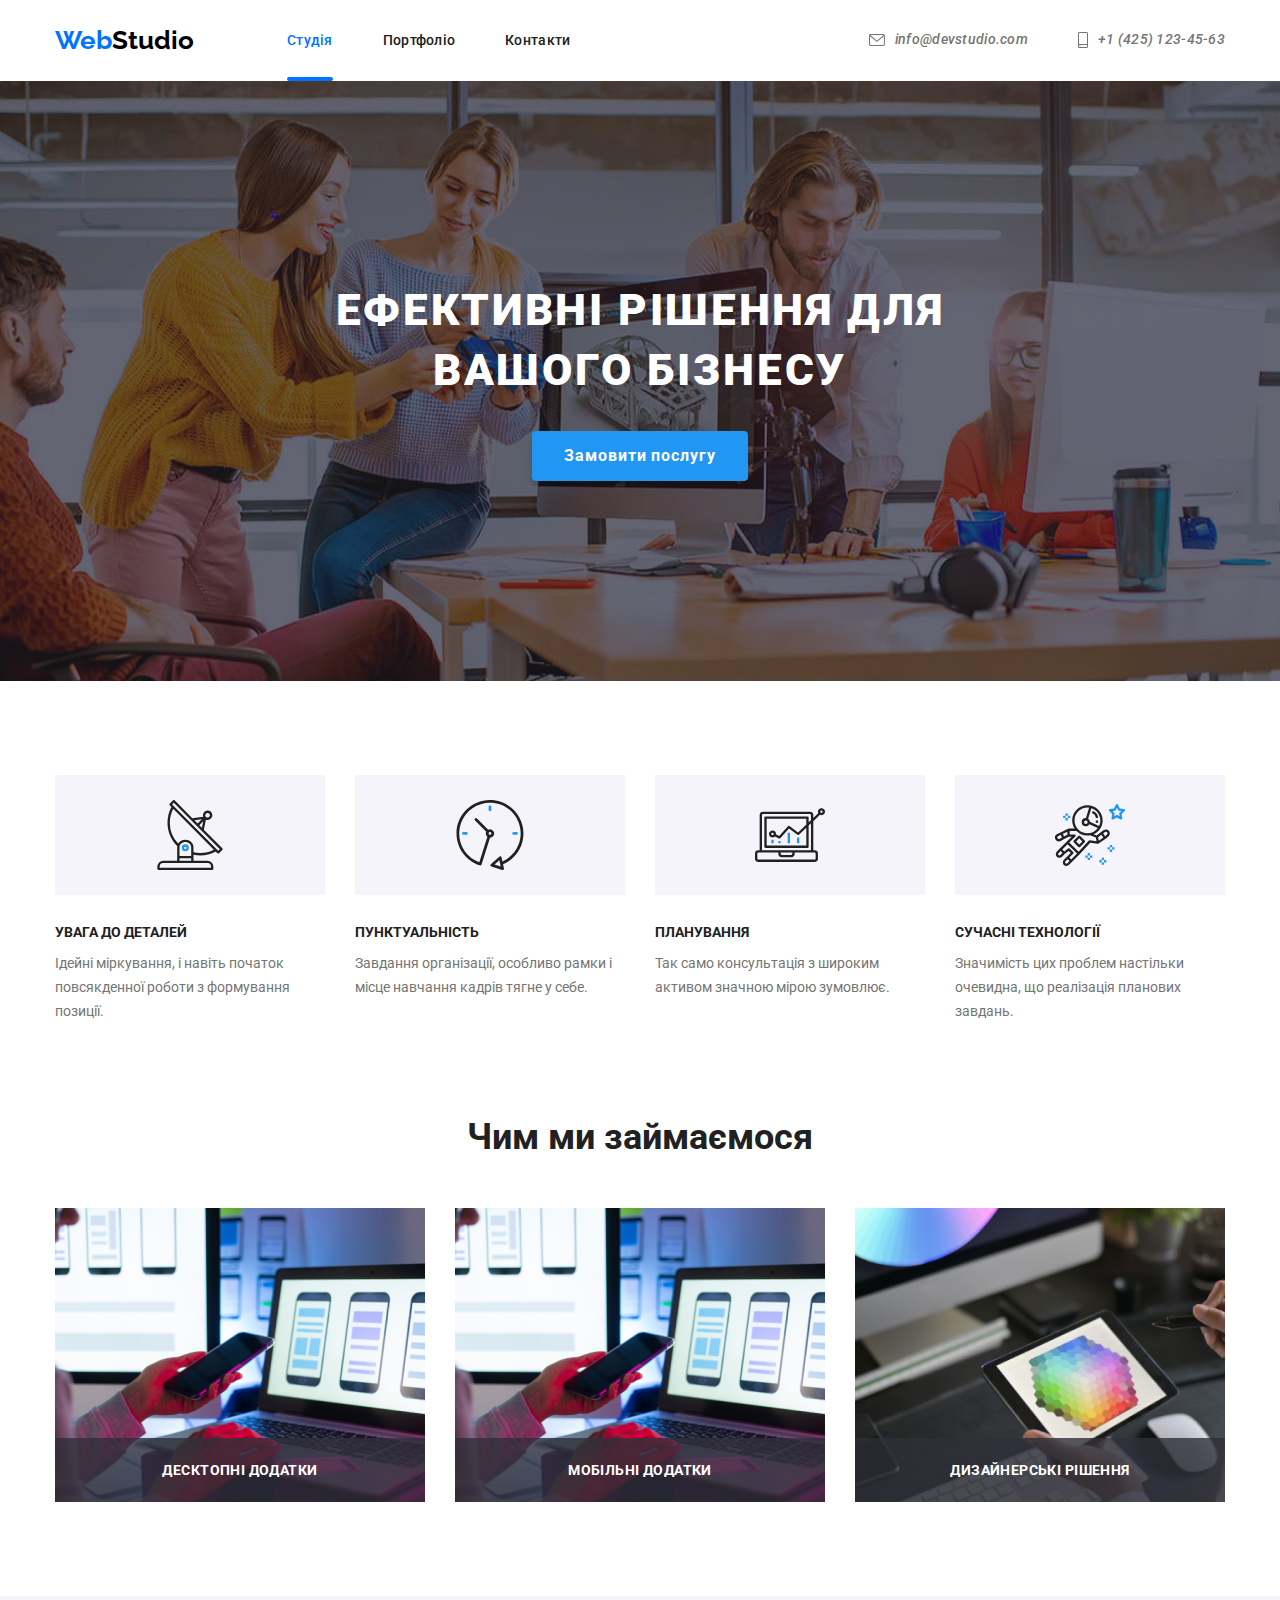
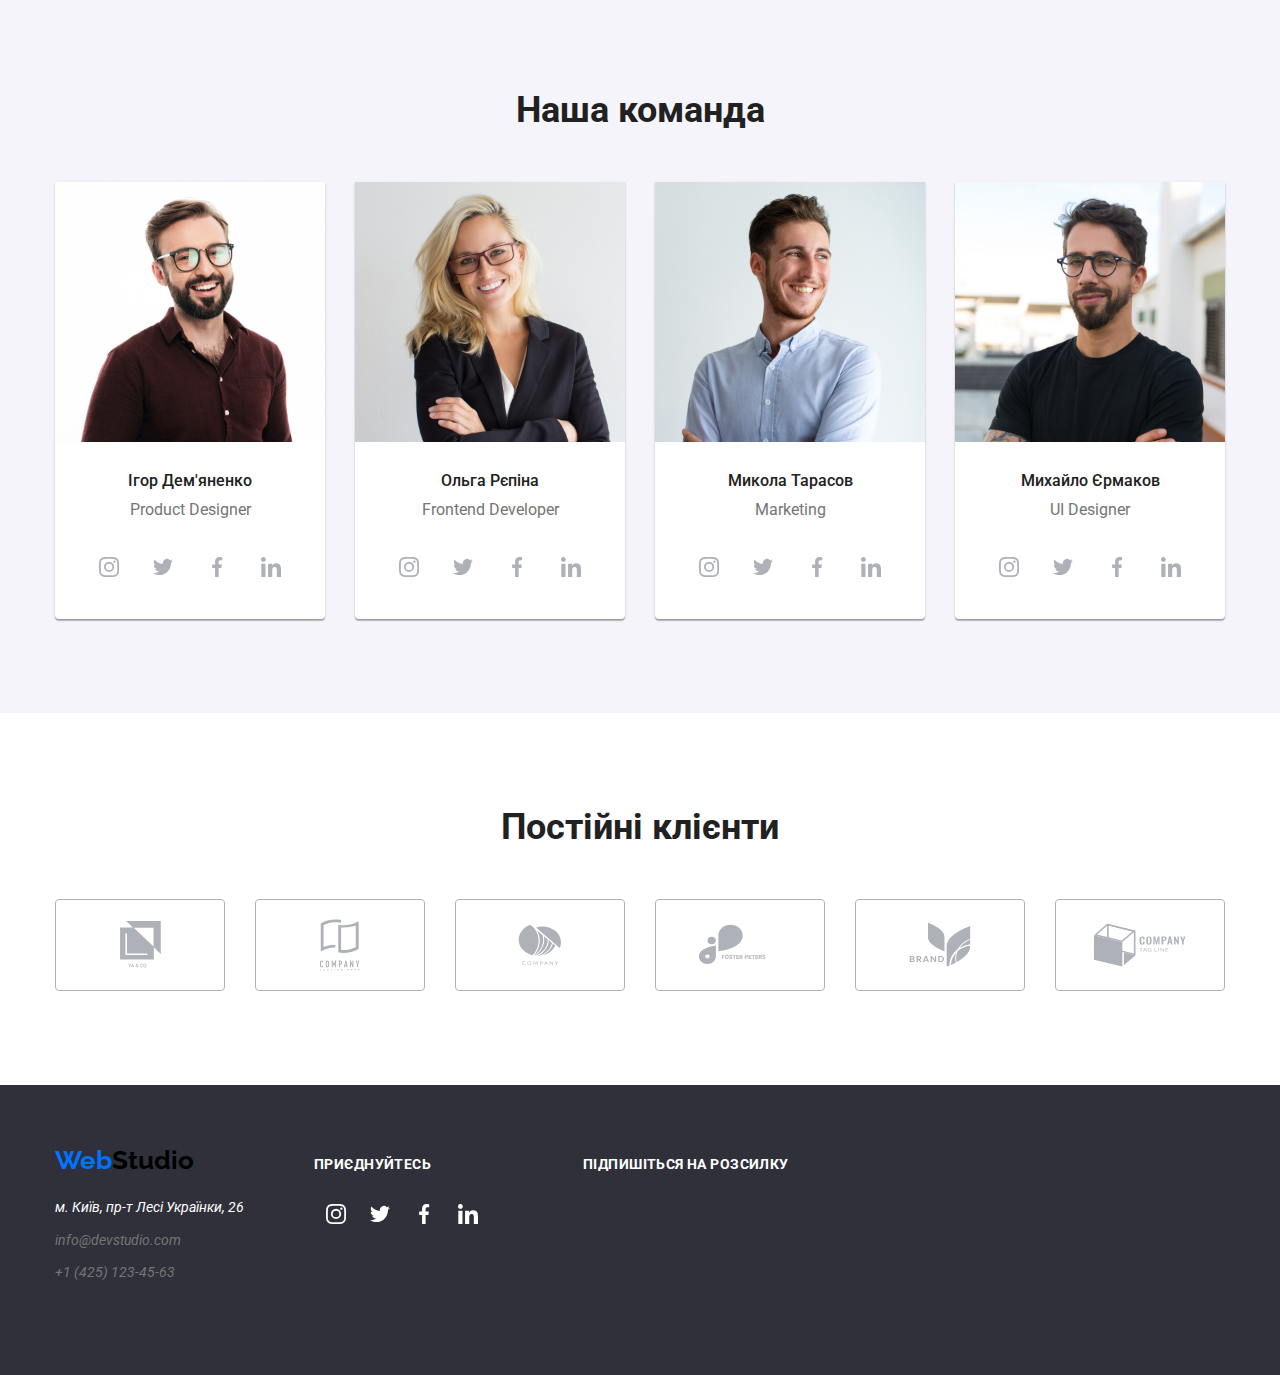
==== commit a6046796: "Додані елементи анімації" ====
--- a/index.html
+++ b/index.html
@@ -25,7 +25,7 @@
 				<nav class="header-menu">
 					<ul class="header-list">
 						<li class="header-item">
-							<a href="" class="header-link" rel="noreferrer noopener">Студія</a>
+							<a href="" class="header-link active" rel="noreferrer noopener">Студія</a>
 						</li>
 						<li class="header-item">
 							<a href="./portfolio.html" class="header-link" rel="noreferrer noopener">Портфоліо</a>
@@ -106,13 +106,16 @@
 					<h2 class="page-title">Чим ми займаємося</h2>
 					<ul class="box-list">
 						<li class="box-item">
-							<img src="./image/main/box/img-1.jpg" width="370" height="294" alt="Набирає тест на пк">
+							<div class="box-item-image"><img src="./image/main/box/img-1.jpg" width="370" height="294" alt="Набирає тест на пк">
+							<p class="box-item-text">Десктопні додатки</p></div>
 						</li>
 						<li class="box-item">
-							<img src="./image/main/box/img-2.jpg" width="370" height="294" alt="Працює з телефону">
+							<div class="box-item-image"><img src="./image/main/box/img-1.jpg" width="370" height="294" alt="Працює з телефону">
+							<p class="box-item-text">Мобільні додатки</p></div>
 						</li>
 						<li class="box-item">
-							<img src="./image/main/box/img-3.jpg" width="370" height="294" alt="Сідбір кольору на планшеті">
+							<div class="box-item-image"><img src="./image/main/box/img-2.jpg" width="370" height="294" alt="Сідбір кольору на планшеті">
+							<p class="box-item-text">Дизайнерські рішення</p></div>
 						</li>
 					</ul>
 				</div>
--- a/css/styles.css
+++ b/css/styles.css
@@ -129,8 +129,6 @@
 .header > .container {
   display: flex;
   align-items: center;
-
-  min-height: 83px;
 }
 .logo {
   display: inline-block;
@@ -146,8 +144,6 @@
 }
 .header-menu {
   margin-left: 93px;
-  margin-top: 10px;
-  margin-bottom: 10px;
 }
 .header-list {
   display: flex;
@@ -156,9 +152,10 @@
   row-gap: 20px;
 }
 .header-item {
+  padding: 32px 0;
+  position: relative;
 }
 .header-link {
-  padding: 10px 0;
   font-weight: 500;
   line-height: calc(16 / 14 * 100%);
   letter-spacing: 0.02em;
@@ -168,6 +165,20 @@
 .header-link:hover,
 .header-link:focus {
   color: var(--brend-color);
+}
+.active {
+  color: var(--brend-color);
+}
+
+.active::after {
+  position: absolute;
+  bottom: 0;
+  left: 0;
+  content: '';
+  width: 100%;
+  height: 4px;
+  border-radius: 2px;
+  background-color: var(--brend-color);
 }
 .header-address {
   padding: 0 0 0 20px;
@@ -190,26 +201,26 @@
   justify-content: center;
 }
 .address-link:hover,
-.address-link:focus { 
-  color: #2196F3;
+.address-link:focus {
+  color: #2196f3;
 }
 /* -------svg------------------- */
 .header-icon {
   margin-right: 10px;
-  fill:#757575;
-}
-.header-icon.envelope{
+  fill: #757575;
+}
+.header-icon.envelope {
   width: 16px;
   height: 12px;
 }
-.header-icon.smartphone{
+.header-icon.smartphone {
   width: 10px;
   height: 16px;
 }
 
 .address-link:hover .header-icon,
-.address-link:focus .header-icon{
-  fill: #2196F3;
+.address-link:focus .header-icon {
+  fill: #2196f3;
 }
 /* ---------------------------- */
 .page {
@@ -281,7 +292,7 @@
 }
 
 .features-icon-block {
-  background-color: #F5F4FA;
+  background-color: #f5f4fa;
   width: 100%;
   height: 120px;
   display: flex;
@@ -319,6 +330,32 @@
 }
 .box-item {
   padding: 0 15px;
+
+}
+
+.box-item-image {
+  position: relative;
+}
+.box-item img {
+  display: block;
+  width: 100%;
+  height: 100%;
+  object-fit: cover;
+}
+.box-item-text {
+  position: absolute;
+  bottom: 0;
+  left: 0;
+  color: var(--title-light);
+  font-weight: 700;
+  letter-spacing: 0.42px;
+  text-transform: uppercase;
+  width: 100%;
+  display: flex;
+  align-items: center;
+  justify-content: center;
+  padding: 24px 0;
+  background-color: rgba(47, 48, 58, 0.80);
 }
 /* ------------team---------------- */
 .team {
@@ -398,7 +435,7 @@
 }
 .social-link:hover .social-icon,
 .social-link:focus .social-icon {
-  fill: #FFFFFF;
+  fill: #ffffff;
 }
 /* --------------------Portfolio--------------------------------------------- */
 .category {
@@ -444,7 +481,6 @@
   margin: 0 -15px;
   row-gap: 30px;
   flex-wrap: wrap;
-  justify-content: center;
 }
 .category-column {
 }
@@ -454,17 +490,57 @@
   min-width: 370px;
   display: flex;
 }
-
+/* --------- */
 .column-link {
+  display: flex;
+  flex-direction: column;
+}
+
+.column-image {
   display: block;
-  border: 1px solid #eee;
-  background-color: var(--background-light);
-}
-.column-image {
   max-width: 100%;
+}
+.category-column-active {
+  position: relative;
+
+}
+.category-column-active::after {
+  content: '';
+  width: 100%;
+  height: 100%;
+  background-color: var(--brend-color);
+  position: absolute;
+  top: 0;
+  left: 0;
+  opacity: 0;
+  z-index: 1;
+  transition: opacity 1s ease-in-out;
+}
+.column-link:hover .category-column-active::after {
+  opacity: 0.5;
+}
+.category-column-active > p {
+  position: absolute;
+  top: 0;
+  left: 0;
+  padding: 63px 24px;
+  color: #fff;
+  font-size: 18px;
+  font-weight: 400;
+  line-height: calc(28 / 18 * 100%);
+  letter-spacing: 0.54px;
+  opacity: 0;
+  z-index: 2;
+  transition: opacity 1s ease-in-out;
+}
+.column-link:hover .category-column-active > p {
+  opacity: 1;
 }
 .column-text {
   padding: 20px 24px;
+  border: 1px solid #eee;
+  border-top: none;
+  flex: 1 1 auto;
 }
 .column-title {
   font-weight: 700;
@@ -494,7 +570,6 @@
 }
 .clients-column {
   padding: 0 15px;
-
 }
 .clients-link {
   border-radius: 4px;
@@ -503,7 +578,7 @@
   height: 92px;
   display: flex;
   align-items: center;
-justify-content: center;
+  justify-content: center;
 }
 .clients-link:hover,
 .clients-link:focus {
@@ -566,4 +641,4 @@
 /* --------------------------- */
 .footer-column-input {
   margin-left: 93px;
-}+}
